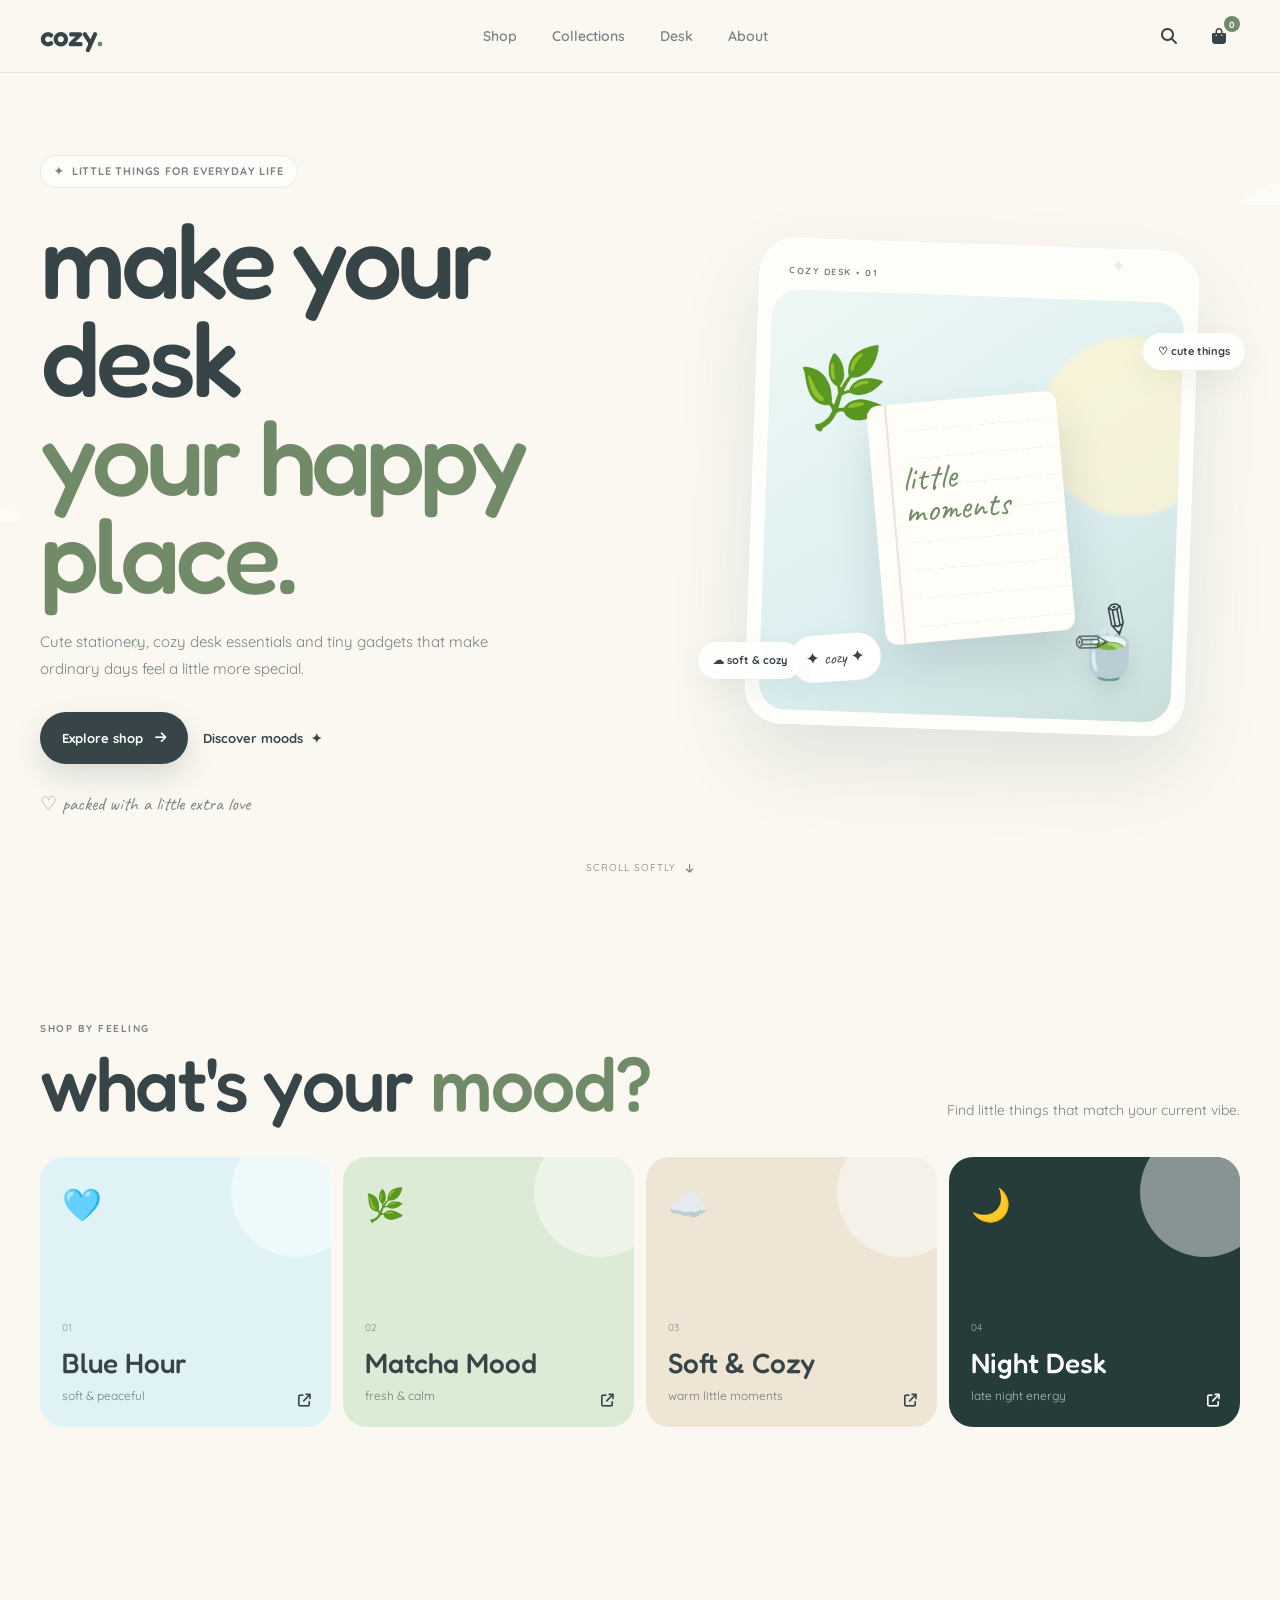
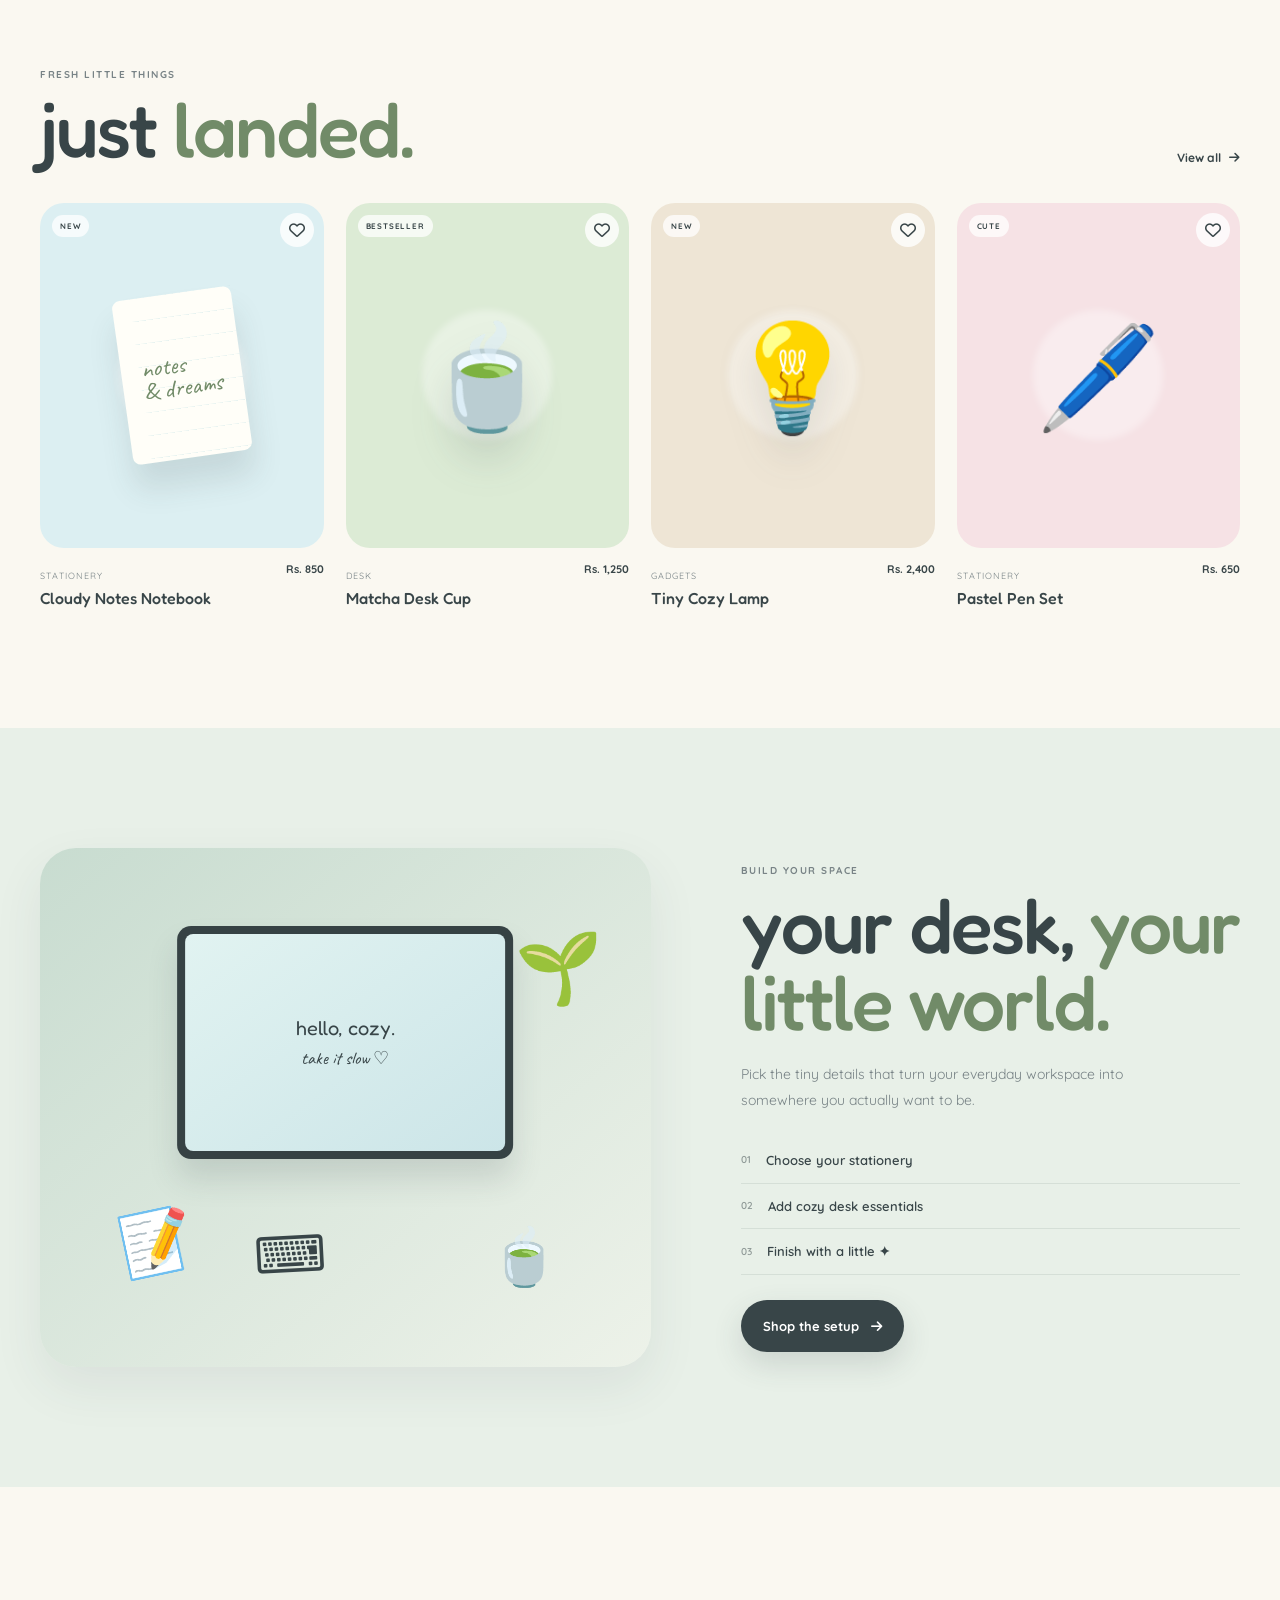
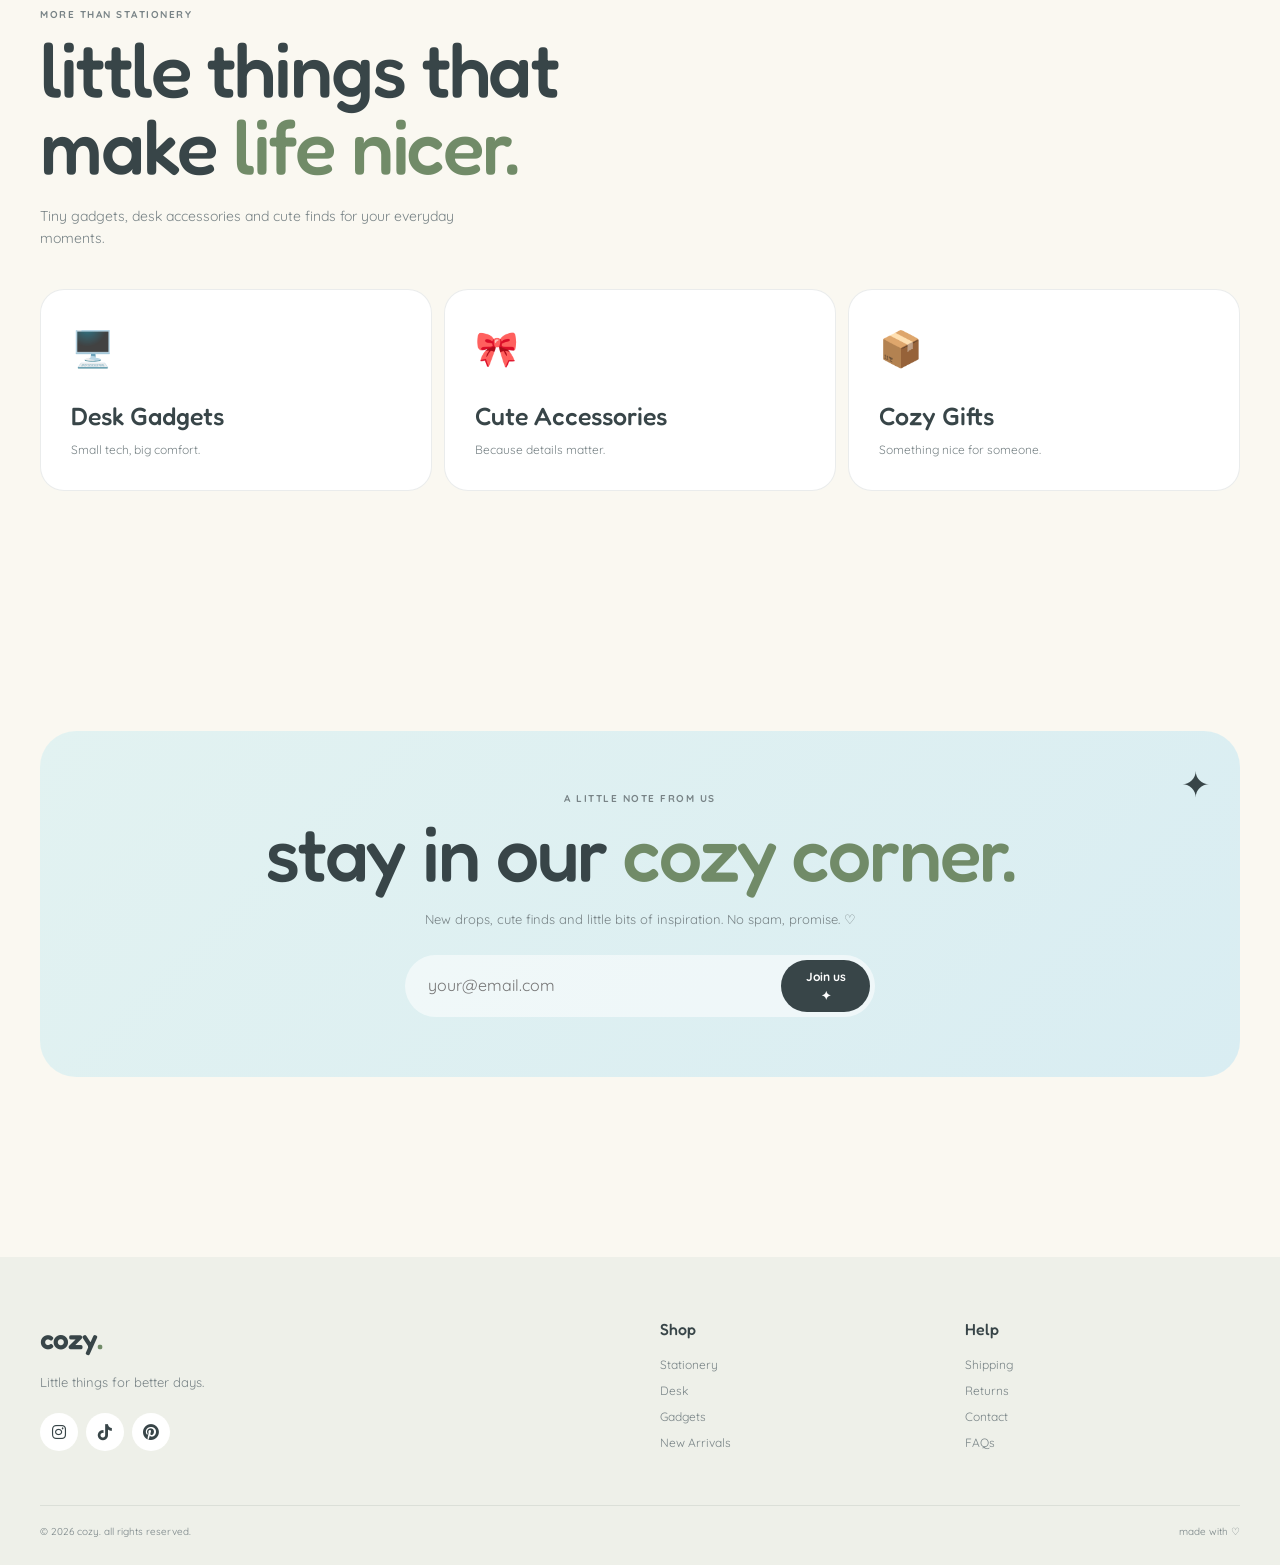
==== index.html @ f3bf064c "Add files via upload" ====
<!DOCTYPE html>
<html lang="en">
<head>
    <meta charset="UTF-8">

    <!-- Essential for proper mobile rendering -->
    <meta name="viewport" content="width=device-width, initial-scale=1.0">

    <meta
        name="description"
        content="A cozy little shop for stationery, desk accessories and cute everyday gadgets."
    >

    <title>cozy. — little things, better days.</title>

    <!-- Google Fonts -->
    <link rel="preconnect" href="https://fonts.googleapis.com">
    <link rel="preconnect" href="https://fonts.gstatic.com" crossorigin>

    <link
        href="https://fonts.googleapis.com/css2?family=Caveat:wght@400;500;600;700&family=Fredoka:wght@300;400;500;600;700&family=Quicksand:wght@400;500;600;700&display=swap"
        rel="stylesheet"
    >

    <!-- Icons -->
    <link
        rel="stylesheet"
        href="https://cdnjs.cloudflare.com/ajax/libs/font-awesome/6.5.2/css/all.min.css"
    >

    <link rel="stylesheet" href="style.css">
</head>

<body>

    <!-- Floating decorations -->
    <div class="floating-decoration cloud cloud-one">☁</div>
    <div class="floating-decoration cloud cloud-two">☁</div>
    <div class="floating-decoration sparkle sparkle-one">✦</div>
    <div class="floating-decoration sparkle sparkle-two">✧</div>

    <!-- ================= HEADER ================= -->

    <header class="header">

        <div class="container nav-wrapper">

            <a href="#" class="logo">
                cozy<span>.</span>
            </a>

            <nav class="desktop-nav">

                <a href="#shop">Shop</a>
                <a href="#collections">Collections</a>
                <a href="#desk">Desk</a>
                <a href="#about">About</a>

            </nav>

            <div class="nav-actions">

                <button class="icon-button search-button" aria-label="Search">
                    <i class="fa-solid fa-magnifying-glass"></i>
                </button>

                <button class="icon-button bag-button" aria-label="Shopping bag">
                    <i class="fa-solid fa-bag-shopping"></i>
                    <span class="bag-count">0</span>
                </button>

                <button
                    class="mobile-menu-button"
                    aria-label="Open menu"
                    aria-expanded="false"
                >
                    <span></span>
                    <span></span>
                    <span></span>
                </button>

            </div>

        </div>

        <!-- Mobile menu -->

        <div class="mobile-menu">

            <a href="#shop">Shop <span>✦</span></a>
            <a href="#collections">Collections <span>✦</span></a>
            <a href="#desk">Desk <span>✦</span></a>
            <a href="#about">About <span>✦</span></a>

        </div>

    </header>


    <main>

        <!-- ================= HERO ================= -->

        <section class="hero">

            <div class="container hero-grid">

                <div class="hero-content reveal">

                    <div class="eyebrow">
                        <span>✦</span>
                        little things for everyday life
                    </div>

                    <h1>
                        make your desk
                        <span>your happy place.</span>
                    </h1>

                    <p>
                        Cute stationery, cozy desk essentials and
                        tiny gadgets that make ordinary days
                        feel a little more special.
                    </p>

                    <div class="hero-buttons">

                        <a href="#shop" class="primary-button magnetic">
                            Explore shop
                            <i class="fa-solid fa-arrow-right"></i>
                        </a>

                        <a href="#collections" class="text-button">
                            Discover moods
                            <span>✦</span>
                        </a>

                    </div>

                    <div class="hero-note">
                        <span>♡</span>
                        packed with a little extra love
                    </div>

                </div>


                <!-- Hero visual -->

                <div class="hero-visual reveal">

                    <div class="hero-glow"></div>

                    <div class="hero-card">

                        <div class="mini-label">
                            COZY DESK • 01
                        </div>

                        <div class="desk-scene">

                            <div class="desk-sun"></div>

                            <div class="plant">
                                🌿
                            </div>

                            <div class="notebook">
                                <div class="notebook-lines"></div>
                                <div class="notebook-title">
                                    little
                                    <br>
                                    moments
                                </div>
                            </div>

                            <div class="pen pen-one">✎</div>
                            <div class="pen pen-two">✐</div>

                            <div class="cup">
                                🍵
                            </div>

                            <div class="desk-sticker">
                                ✦ cozy ✦
                            </div>

                        </div>

                    </div>

                    <div class="floating-pill pill-one">
                        ♡ cute things
                    </div>

                    <div class="floating-pill pill-two">
                        ☁ soft & cozy
                    </div>

                </div>

            </div>

            <div class="scroll-hint">
                <span>scroll softly</span>
                <i class="fa-solid fa-arrow-down"></i>
            </div>

        </section>


        <!-- ================= MOODS ================= -->

        <section class="moods section" id="collections">

            <div class="container">

                <div class="section-heading reveal">

                    <div>
                        <span class="small-label">SHOP BY FEELING</span>

                        <h2>
                            what's your
                            <span>mood?</span>
                        </h2>
                    </div>

                    <p>
                        Find little things that match
                        your current vibe.
                    </p>

                </div>


                <div class="mood-grid">

                    <a href="#" class="mood-card blue reveal">

                        <div class="mood-icon">🩵</div>

                        <div class="mood-content">
                            <span>01</span>
                            <h3>Blue Hour</h3>
                            <p>soft & peaceful</p>
                        </div>

                        <i class="fa-solid fa-arrow-up-right-from-square"></i>

                    </a>


                    <a href="#" class="mood-card green reveal">

                        <div class="mood-icon">🌿</div>

                        <div class="mood-content">
                            <span>02</span>
                            <h3>Matcha Mood</h3>
                            <p>fresh & calm</p>
                        </div>

                        <i class="fa-solid fa-arrow-up-right-from-square"></i>

                    </a>


                    <a href="#" class="mood-card cream reveal">

                        <div class="mood-icon">☁️</div>

                        <div class="mood-content">
                            <span>03</span>
                            <h3>Soft & Cozy</h3>
                            <p>warm little moments</p>
                        </div>

                        <i class="fa-solid fa-arrow-up-right-from-square"></i>

                    </a>


                    <a href="#" class="mood-card night reveal">

                        <div class="mood-icon">🌙</div>

                        <div class="mood-content">
                            <span>04</span>
                            <h3>Night Desk</h3>
                            <p>late night energy</p>
                        </div>

                        <i class="fa-solid fa-arrow-up-right-from-square"></i>

                    </a>

                </div>

            </div>

        </section>


        <!-- ================= PRODUCTS ================= -->

        <section class="products section" id="shop">

            <div class="container">

                <div class="section-heading reveal">

                    <div>

                        <span class="small-label">
                            FRESH LITTLE THINGS
                        </span>

                        <h2>
                            just
                            <span>landed.</span>
                        </h2>

                    </div>

                    <a href="#" class="view-all">
                        View all
                        <i class="fa-solid fa-arrow-right"></i>
                    </a>

                </div>


                <div class="product-grid">


                    <!-- Product 1 -->

                    <article class="product-card reveal">

                        <div class="product-image blue-product">

                            <span class="product-tag">NEW</span>

                            <button class="heart-button">
                                <i class="fa-regular fa-heart"></i>
                            </button>

                            <div class="product-object notebook-product">
                                <div class="product-lines"></div>
                                <span>notes<br>&amp; dreams</span>
                            </div>

                            <button class="quick-add">
                                + ADD TO BAG
                            </button>

                        </div>

                        <div class="product-info">

                            <div>
                                <span class="product-category">
                                    stationery
                                </span>

                                <h3>
                                    Cloudy Notes Notebook
                                </h3>
                            </div>

                            <strong>
                                Rs. 850
                            </strong>

                        </div>

                    </article>


                    <!-- Product 2 -->

                    <article class="product-card reveal">

                        <div class="product-image green-product">

                            <span class="product-tag">BESTSELLER</span>

                            <button class="heart-button">
                                <i class="fa-regular fa-heart"></i>
                            </button>

                            <div class="product-object cup-product">
                                🍵
                            </div>

                            <button class="quick-add">
                                + ADD TO BAG
                            </button>

                        </div>

                        <div class="product-info">

                            <div>
                                <span class="product-category">
                                    desk
                                </span>

                                <h3>
                                    Matcha Desk Cup
                                </h3>
                            </div>

                            <strong>
                                Rs. 1,250
                            </strong>

                        </div>

                    </article>


                    <!-- Product 3 -->

                    <article class="product-card reveal">

                        <div class="product-image cream-product">

                            <span class="product-tag">NEW</span>

                            <button class="heart-button">
                                <i class="fa-regular fa-heart"></i>
                            </button>

                            <div class="product-object lamp-product">
                                💡
                            </div>

                            <button class="quick-add">
                                + ADD TO BAG
                            </button>

                        </div>

                        <div class="product-info">

                            <div>
                                <span class="product-category">
                                    gadgets
                                </span>

                                <h3>
                                    Tiny Cozy Lamp
                                </h3>
                            </div>

                            <strong>
                                Rs. 2,400
                            </strong>

                        </div>

                    </article>


                    <!-- Product 4 -->

                    <article class="product-card reveal">

                        <div class="product-image pink-product">

                            <span class="product-tag">CUTE</span>

                            <button class="heart-button">
                                <i class="fa-regular fa-heart"></i>
                            </button>

                            <div class="product-object pen-product">
                                🖊️
                            </div>

                            <button class="quick-add">
                                + ADD TO BAG
                            </button>

                        </div>

                        <div class="product-info">

                            <div>
                                <span class="product-category">
                                    stationery
                                </span>

                                <h3>
                                    Pastel Pen Set
                                </h3>
                            </div>

                            <strong>
                                Rs. 650
                            </strong>

                        </div>

                    </article>

                </div>

            </div>

        </section>


        <!-- ================= DESK SETUP ================= -->

        <section class="desk-section section" id="desk">

            <div class="container desk-container">

                <div class="desk-image reveal">

                    <div class="desk-background">

                        <div class="desk-monitor">
                            <div class="monitor-screen">
                                <span>hello, cozy.</span>
                                <small>take it slow ♡</small>
                            </div>
                        </div>

                        <div class="desk-keyboard">
                            ⌨
                        </div>

                        <div class="desk-notebook">
                            📝
                        </div>

                        <div class="desk-cup">
                            🍵
                        </div>

                        <div class="desk-plant">
                            🌱
                        </div>

                    </div>

                </div>


                <div class="desk-content reveal">

                    <span class="small-label">
                        BUILD YOUR SPACE
                    </span>

                    <h2>
                        your desk,
                        <span>your little world.</span>
                    </h2>

                    <p>
                        Pick the tiny details that turn your
                        everyday workspace into somewhere
                        you actually want to be.
                    </p>

                    <ul class="desk-list">

                        <li>
                            <span>01</span>
                            Choose your stationery
                        </li>

                        <li>
                            <span>02</span>
                            Add cozy desk essentials
                        </li>

                        <li>
                            <span>03</span>
                            Finish with a little ✦
                        </li>

                    </ul>

                    <a href="#" class="primary-button">
                        Shop the setup
                        <i class="fa-solid fa-arrow-right"></i>
                    </a>

                </div>

            </div>

        </section>


        <!-- ================= LITTLE THINGS ================= -->

        <section class="little-things section">

            <div class="container">

                <div class="little-heading reveal">

                    <span class="small-label">
                        MORE THAN STATIONERY
                    </span>

                    <h2>
                        little things that make
                        <span>life nicer.</span>
                    </h2>

                    <p>
                        Tiny gadgets, desk accessories and
                        cute finds for your everyday moments.
                    </p>

                </div>


                <div class="little-grid">

                    <div class="little-item reveal">
                        <span>🖥️</span>
                        <h3>Desk Gadgets</h3>
                        <p>Small tech, big comfort.</p>
                    </div>

                    <div class="little-item reveal">
                        <span>🎀</span>
                        <h3>Cute Accessories</h3>
                        <p>Because details matter.</p>
                    </div>

                    <div class="little-item reveal">
                        <span>📦</span>
                        <h3>Cozy Gifts</h3>
                        <p>Something nice for someone.</p>
                    </div>

                </div>

            </div>

        </section>


        <!-- ================= NEWSLETTER ================= -->

        <section class="newsletter section">

            <div class="container newsletter-box reveal">

                <div class="newsletter-sparkle">✦</div>

                <span class="small-label">
                    A LITTLE NOTE FROM US
                </span>

                <h2>
                    stay in our
                    <span>cozy corner.</span>
                </h2>

                <p>
                    New drops, cute finds and little
                    bits of inspiration. No spam, promise. ♡
                </p>

                <form class="newsletter-form">

                    <input
                        type="email"
                        placeholder="your@email.com"
                        required
                    >

                    <button type="submit">
                        Join us ✦
                    </button>

                </form>

            </div>

        </section>

    </main>


    <!-- ================= FOOTER ================= -->

    <footer class="footer" id="about">

        <div class="container footer-grid">

            <div class="footer-brand">

                <a href="#" class="logo">
                    cozy<span>.</span>
                </a>

                <p>
                    Little things for better days.
                </p>

                <div class="socials">

                    <a href="#" aria-label="Instagram">
                        <i class="fa-brands fa-instagram"></i>
                    </a>

                    <a href="#" aria-label="TikTok">
                        <i class="fa-brands fa-tiktok"></i>
                    </a>

                    <a href="#" aria-label="Pinterest">
                        <i class="fa-brands fa-pinterest"></i>
                    </a>

                </div>

            </div>


            <div class="footer-links">

                <div>
                    <h4>Shop</h4>
                    <a href="#">Stationery</a>
                    <a href="#">Desk</a>
                    <a href="#">Gadgets</a>
                    <a href="#">New Arrivals</a>
                </div>

                <div>
                    <h4>Help</h4>
                    <a href="#">Shipping</a>
                    <a href="#">Returns</a>
                    <a href="#">Contact</a>
                    <a href="#">FAQs</a>
                </div>

            </div>

        </div>


        <div class="footer-bottom container">

            <span>
                © 2026 cozy. all rights reserved.
            </span>

            <span>
                made with ♡
            </span>

        </div>

    </footer>


    <!-- Toast -->

    <div class="toast">
        <span>✦</span>
        Added to your cozy bag!
    </div>


    <script src="script.js"></script>

</body>
</html>
---- style.css ----
/* =========================================================
   COZY STORE
   Mobile-first aesthetic e-commerce
========================================================= */


/* ================= ROOT ================= */

:root {

    --cream: #faf8f1;
    --cream-dark: #eee9dc;

    --white: #ffffff;

    --blue: #dff3f7;
    --blue-dark: #9bcfd8;

    --matcha: #dcebd5;
    --matcha-dark: #718b68;

    --pink: #f8e1e5;

    --night: #263c3b;

    --text: #384548;
    --text-soft: #788386;

    --accent: #6f8068;

    --border: rgba(56, 69, 72, 0.10);

    --shadow:
        0 20px 50px rgba(57, 69, 72, 0.08);

    --shadow-soft:
        0 10px 30px rgba(57, 69, 72, 0.06);

    --radius-small: 14px;
    --radius: 24px;
    --radius-large: 36px;

    --font-display: "Fredoka", sans-serif;
    --font-body: "Quicksand", sans-serif;
    --font-hand: "Caveat", cursive;

}


/* ================= RESET ================= */

* {
    margin: 0;
    padding: 0;
    box-sizing: border-box;
}

html {
    scroll-behavior: smooth;
}

body {

    background: var(--cream);

    color: var(--text);

    font-family: var(--font-body);

    line-height: 1.6;

    overflow-x: hidden;

    -webkit-font-smoothing: antialiased;
}

button,
input {
    font: inherit;
}

button {
    border: none;
    cursor: pointer;
}

a {
    color: inherit;
    text-decoration: none;
}

img {
    max-width: 100%;
    display: block;
}


/* ================= CONTAINER ================= */

.container {

    width: min(
        calc(100% - 32px),
        1240px
    );

    margin-inline: auto;
}


/* ================= HEADER ================= */

.header {

    position: relative;

    width: 100%;

    z-index: 100;

    background:
        rgba(250, 248, 241, 0.88);

    backdrop-filter: blur(18px);

    border-bottom:
        1px solid var(--border);
}

.nav-wrapper {

    min-height: 72px;

    display: flex;

    align-items: center;

    justify-content: space-between;

    gap: 20px;
}


.logo {

    font-family: var(--font-display);

    font-size: 28px;

    font-weight: 600;

    letter-spacing: -1px;
}

.logo span {
    color: var(--matcha-dark);
}


/* Desktop nav */

.desktop-nav {
    display: none;
}

.desktop-nav a {

    position: relative;

    font-size: 14px;

    font-weight: 600;

    color: var(--text-soft);

    transition:
        color 0.3s ease;
}

.desktop-nav a:hover {
    color: var(--text);
}

.desktop-nav a::after {

    content: "";

    position: absolute;

    left: 0;
    bottom: -7px;

    width: 0;
    height: 2px;

    background: var(--matcha-dark);

    border-radius: 20px;

    transition:
        width 0.3s ease;
}

.desktop-nav a:hover::after {
    width: 100%;
}


/* Nav actions */

.nav-actions {

    display: flex;

    align-items: center;

    gap: 8px;
}

.icon-button {

    width: 42px;
    height: 42px;

    display: grid;
    place-items: center;

    border-radius: 50%;

    background: transparent;

    color: var(--text);

    transition:
        background 0.3s ease,
        transform 0.3s ease;
}

.icon-button:hover {

    background: var(--white);

    transform: translateY(-2px);

    box-shadow: var(--shadow-soft);
}

.bag-button {
    position: relative;
}

.bag-count {

    position: absolute;

    top: 1px;
    right: 0;

    min-width: 16px;
    height: 16px;

    display: grid;
    place-items: center;

    padding: 2px;

    border-radius: 50%;

    background: var(--matcha-dark);

    color: white;

    font-size: 9px;

    font-weight: 700;
}


/* Mobile menu */

.mobile-menu-button {

    width: 42px;
    height: 42px;

    display: flex;

    flex-direction: column;

    justify-content: center;

    gap: 5px;

    padding: 10px;

    background: white;

    border-radius: 50%;
}

.mobile-menu-button span {

    width: 100%;
    height: 2px;

    background: var(--text);

    border-radius: 10px;

    transition:
        transform 0.3s ease,
        opacity 0.3s ease;
}

.mobile-menu-button.active span:nth-child(1) {
    transform: translateY(7px) rotate(45deg);
}

.mobile-menu-button.active span:nth-child(2) {
    opacity: 0;
}

.mobile-menu-button.active span:nth-child(3) {
    transform: translateY(-7px) rotate(-45deg);
}


.mobile-menu {

    display: grid;

    max-height: 0;

    overflow: hidden;

    transition:
        max-height 0.5s ease;

    background: var(--cream);
}

.mobile-menu.active {
    max-height: 400px;
}

.mobile-menu a {

    padding: 18px 24px;

    display: flex;

    justify-content: space-between;

    border-top: 1px solid var(--border);

    font-family: var(--font-display);

    font-size: 21px;

    transition:
        background 0.3s ease,
        padding-left 0.3s ease;
}

.mobile-menu a:hover {
    background: white;
    padding-left: 30px;
}


/* ================= HERO ================= */

.hero {

    position: relative;

    min-height: calc(100svh - 72px);

    display: flex;

    align-items: center;

    padding:
        70px 0
        80px;

    overflow: hidden;
}

.hero-grid {

    display: grid;

    gap: 55px;
}

.hero-content {
    position: relative;
    z-index: 2;
}


/* eyebrow */

.eyebrow {

    display: inline-flex;

    align-items: center;

    gap: 8px;

    padding: 7px 13px;

    margin-bottom: 22px;

    border-radius: 50px;

    background: rgba(255,255,255,.65);

    border: 1px solid var(--border);

    color: var(--text-soft);

    font-size: 11px;

    font-weight: 700;

    text-transform: uppercase;

    letter-spacing: .8px;
}

.eyebrow span {
    color: var(--matcha-dark);
}


/* Hero heading */

.hero h1 {

    max-width: 650px;

    font-family: var(--font-display);

    font-size:
        clamp(
            3rem,
            12vw,
            6.6rem
        );

    line-height: .93;

    letter-spacing: -3px;

    font-weight: 500;
}

.hero h1 span {

    display: block;

    color: var(--matcha-dark);
}


/* Hero paragraph */

.hero-content > p {

    max-width: 510px;

    margin-top: 25px;

    color: var(--text-soft);

    font-size: 15px;

    line-height: 1.8;
}


/* Buttons */

.hero-buttons {

    display: flex;

    flex-wrap: wrap;

    align-items: center;

    gap: 15px;

    margin-top: 30px;
}

.primary-button {

    min-height: 52px;

    display: inline-flex;

    align-items: center;

    justify-content: center;

    gap: 12px;

    padding:
        0 22px;

    border-radius: 50px;

    background: var(--text);

    color: white;

    font-size: 13px;

    font-weight: 700;

    box-shadow:
        0 12px 30px rgba(56,69,72,.16);

    transition:
        transform .3s ease,
        box-shadow .3s ease;
}

.primary-button:hover {

    transform:
        translateY(-4px);

    box-shadow:
        0 18px 38px rgba(56,69,72,.20);
}

.primary-button i {

    transition:
        transform .3s ease;
}

.primary-button:hover i {
    transform: translateX(4px);
}

.text-button {

    display: inline-flex;

    align-items: center;

    gap: 8px;

    font-size: 13px;

    font-weight: 700;

    color: var(--text);
}

.text-button span {

    transition:
        transform .3s ease;
}

.text-button:hover span {
    transform: rotate(45deg);
}


.hero-note {

    margin-top: 25px;

    font-family: var(--font-hand);

    font-size: 19px;

    color: var(--text-soft);
}

.hero-note span {
    color: #c68b91;
}


/* ================= HERO VISUAL ================= */

.hero-visual {

    position: relative;

    min-height: 390px;

    display: grid;

    place-items: center;
}

.hero-glow {

    position: absolute;

    width: 270px;
    height: 270px;

    border-radius: 50%;

    background:
        radial-gradient(
            circle,
            rgba(191,227,225,.7),
            rgba(223,243,247,.2),
            transparent 70%
        );

    filter: blur(15px);

    animation:
        breathe 5s ease-in-out infinite;
}


.hero-card {

    position: relative;

    width: min(100%, 410px);

    padding: 13px;

    background:
        rgba(255,255,255,.65);

    border:
        1px solid rgba(255,255,255,.9);

    border-radius:
        var(--radius-large);

    box-shadow:
        0 35px 80px rgba(56,69,72,.12);

    transform:
        rotate(2deg);

    transition:
        transform .5s ease;
}

.hero-card:hover {
    transform:
        rotate(0deg)
        translateY(-8px);
}


.mini-label {

    padding: 12px 16px;

    font-size: 9px;

    font-weight: 700;

    letter-spacing: 1.5px;

    color: var(--text-soft);
}


.desk-scene {

    position: relative;

    height: 390px;

    overflow: hidden;

    border-radius: 27px;

    background:
        linear-gradient(
            145deg,
            #eef8f5,
            #dbeef0 60%,
            #c9ded9
        );
}


/* decorative sun */

.desk-sun {

    position: absolute;

    width: 180px;
    height: 180px;

    top: 35px;
    right: -40px;

    border-radius: 50%;

    background:
        rgba(255,244,207,.7);

    filter: blur(2px);
}


/* Plant */

.plant {

    position: absolute;

    top: 38px;
    left: 30px;

    font-size: 72px;

    transform:
        rotate(-8deg);
}


/* Notebook */

.notebook {

    position: absolute;

    left: 50%;

    top: 50%;

    width: 190px;
    height: 240px;

    padding: 30px;

    transform:
        translate(-50%,-45%)
        rotate(-7deg);

    border-radius:
        12px;

    background:
        #fffdf7;

    box-shadow:
        0 25px 45px rgba(56,69,72,.15);

    overflow: hidden;
}

.notebook::before {

    content: "";

    position: absolute;

    left: 18px;
    top: 0;

    bottom: 0;

    width: 2px;

    background:
        rgba(198,139,145,.25);
}

.notebook-title {

    position: relative;

    z-index: 2;

    margin-top: 30px;

    font-family: var(--font-hand);

    font-size: 35px;

    line-height: .9;

    color: var(--matcha-dark);
}

.notebook-lines {

    position: absolute;

    inset:
        0 0 0 35px;

    background:
        repeating-linear-gradient(
            to bottom,
            transparent 0,
            transparent 27px,
            rgba(155,207,216,.25) 28px
        );
}


/* Pens */

.pen {

    position: absolute;

    font-size: 40px;

    z-index: 3;
}

.pen-one {

    right: 40px;
    bottom: 70px;

    transform: rotate(32deg);
}

.pen-two {

    right: 65px;
    bottom: 45px;

    transform: rotate(42deg);

    opacity: .7;
}


/* Cup */

.cup {

    position: absolute;

    right: 28px;
    bottom: 28px;

    font-size: 56px;

    filter:
        drop-shadow(
            0 10px 10px
            rgba(0,0,0,.08)
        );
}


/* sticker */

.desk-sticker {

    position: absolute;

    left: 30px;
    bottom: 30px;

    padding: 10px 16px;

    border-radius: 50px;

    background: white;

    font-family: var(--font-hand);

    font-size: 17px;

    transform: rotate(-6deg);

    box-shadow:
        var(--shadow-soft);
}


/* Floating pills */

.floating-pill {

    position: absolute;

    padding: 10px 15px;

    border-radius: 50px;

    background: rgba(255,255,255,.88);

    backdrop-filter: blur(10px);

    box-shadow: var(--shadow-soft);

    font-size: 11px;

    font-weight: 700;

    animation:
        float 4s ease-in-out infinite;
}

.pill-one {

    top: 22%;

    right: -5px;
}

.pill-two {

    bottom: 15%;

    left: -5px;

    animation-delay:
        -2s;
}


/* Scroll hint */

.scroll-hint {

    position: absolute;

    bottom: 25px;
    left: 50%;

    transform:
        translateX(-50%);

    display: none;

    align-items: center;

    gap: 10px;

    font-size: 10px;

    text-transform: uppercase;

    letter-spacing: 1px;

    color: var(--text-soft);
}


/* ================= SECTIONS ================= */

.section {

    padding:
        90px 0;
}

.section-heading {

    display: flex;

    flex-direction: column;

    gap: 18px;

    margin-bottom: 35px;
}

.small-label {

    display: block;

    margin-bottom: 8px;

    font-size: 10px;

    font-weight: 700;

    letter-spacing: 1.5px;

    color: var(--text-soft);
}

.section-heading h2,
.little-heading h2,
.desk-content h2,
.newsletter-box h2 {

    font-family: var(--font-display);

    font-size:
        clamp(
            2.6rem,
            9vw,
            4.8rem
        );

    line-height: 1;

    font-weight: 500;

    letter-spacing: -2px;
}

.section-heading h2 span,
.little-heading h2 span,
.desk-content h2 span,
.newsletter-box h2 span {

    color: var(--matcha-dark);
}

.section-heading > p {

    max-width: 350px;

    color: var(--text-soft);

    font-size: 14px;
}


/* ================= MOODS ================= */

.mood-grid {

    display: grid;

    grid-template-columns: 1fr;

    gap: 12px;
}

.mood-card {

    position: relative;

    min-height: 200px;

    padding: 22px;

    border-radius:
        var(--radius);

    overflow: hidden;

    display: flex;

    flex-direction: column;

    justify-content: space-between;

    transition:
        transform .4s ease,
        box-shadow .4s ease;
}

.mood-card:hover {

    transform:
        translateY(-7px);

    box-shadow:
        var(--shadow);
}

.mood-card::before {

    content: "";

    position: absolute;

    width: 130px;
    height: 130px;

    border-radius: 50%;

    right: -30px;
    top: -30px;

    background:
        rgba(255,255,255,.45);

    transition:
        transform .5s ease;
}

.mood-card:hover::before {
    transform: scale(1.4);
}

.mood-icon {

    font-size: 32px;

    transition:
        transform .4s ease;
}

.mood-card:hover .mood-icon {
    transform:
        rotate(-8deg)
        scale(1.12);
}

.mood-content span {

    font-size: 10px;

    opacity: .55;
}

.mood-content h3 {

    margin-top: 2px;

    font-family: var(--font-display);

    font-size: 28px;

    font-weight: 500;
}

.mood-content p {

    font-size: 12px;

    opacity: .65;
}

.mood-card > i {

    position: absolute;

    right: 20px;
    bottom: 20px;

    font-size: 13px;

    transition:
        transform .3s ease;
}

.mood-card:hover > i {
    transform:
        translate(3px,-3px);
}

.mood-card.blue {
    background: var(--blue);
}

.mood-card.green {
    background: var(--matcha);
}

.mood-card.cream {
    background: #eee5d5;
}

.mood-card.night {

    background: var(--night);

    color: white;
}


/* ================= PRODUCTS ================= */

.view-all {

    display: inline-flex;

    align-items: center;

    gap: 8px;

    font-size: 12px;

    font-weight: 700;
}

.view-all i {
    transition:
        transform .3s ease;
}

.view-all:hover i {
    transform:
        translateX(4px);
}


.product-grid {

    display: grid;

    grid-template-columns:
        repeat(2, minmax(0,1fr));

    gap:
        25px 12px;
}

.product-card {

    min-width: 0;

    transition:
        transform .4s ease;
}

.product-card:hover {
    transform:
        translateY(-6px);
}


/* Product image */

.product-image {

    position: relative;

    aspect-ratio: .82;

    border-radius:
        var(--radius);

    display: grid;

    place-items: center;

    overflow: hidden;
}

.product-image::after {

    content: "";

    position: absolute;

    width: 130px;
    height: 130px;

    border-radius: 50%;

    background:
        rgba(255,255,255,.35);

    filter: blur(3px);

    transition:
        transform .5s ease;
}

.product-card:hover .product-image::after {
    transform:
        scale(1.4);
}

.blue-product {
    background: #dceff2;
}

.green-product {
    background: #dcebd5;
}

.cream-product {
    background: #eee5d5;
}

.pink-product {
    background: #f6e2e5;
}


/* Tags */

.product-tag {

    position: absolute;

    left: 12px;
    top: 12px;

    z-index: 5;

    padding: 5px 8px;

    border-radius: 50px;

    background:
        rgba(255,255,255,.75);

    font-size: 8px;

    font-weight: 800;

    letter-spacing: .8px;
}


/* Heart */

.heart-button {

    position: absolute;

    top: 10px;
    right: 10px;

    z-index: 5;

    width: 34px;
    height: 34px;

    display: grid;
    place-items: center;

    border-radius: 50%;

    background:
        rgba(255,255,255,.8);

    color: var(--text);

    transition:
        transform .3s ease,
        background .3s ease;
}

.heart-button:hover {

    transform:
        scale(1.12);

    background:
        white;
}

.heart-button.liked {
    color: #c97e8c;
}


/* Fake product objects */

.product-object {

    position: relative;

    z-index: 3;

    display: grid;

    place-items: center;

    transition:
        transform .5s cubic-bezier(.2,.8,.2,1);
}

.product-card:hover .product-object {
    transform:
        scale(1.08)
        rotate(-3deg);
}

.notebook-product {

    width: 120px;
    height: 165px;

    border-radius: 8px;

    background: #fffef8;

    box-shadow:
        0 25px 30px rgba(56,69,72,.13);

    transform:
        rotate(-8deg);
}

.notebook-product span {

    position: relative;

    z-index: 2;

    font-family: var(--font-hand);

    font-size: 25px;

    line-height: .9;

    color: var(--matcha-dark);
}

.product-lines {

    position: absolute;

    inset: 0 0 0 18px;

    background:
        repeating-linear-gradient(
            to bottom,
            transparent 0,
            transparent 22px,
            rgba(155,207,216,.25) 23px
        );
}

.cup-product {

    font-size: 100px;

    filter:
        drop-shadow(
            0 25px 20px rgba(56,69,72,.15)
        );
}

.lamp-product {

    font-size: 105px;

    filter:
        drop-shadow(
            0 20px 20px rgba(56,69,72,.12)
        );
}

.pen-product {
    font-size: 100px;
}


/* Quick add */

.quick-add {

    position: absolute;

    z-index: 10;

    bottom: 12px;

    left: 12px;
    right: 12px;

    min-height: 42px;

    border-radius: 50px;

    background:
        rgba(255,255,255,.92);

    color: var(--text);

    font-size: 10px;

    font-weight: 800;

    letter-spacing: .7px;

    transform:
        translateY(70px);

    opacity: 0;

    transition:
        transform .4s ease,
        opacity .4s ease;
}

.product-card:hover .quick-add {

    transform:
        translateY(0);

    opacity: 1;
}


/* Product info */

.product-info {

    display: flex;

    align-items: flex-start;

    justify-content: space-between;

    gap: 8px;

    padding-top: 13px;
}

.product-category {

    font-size: 9px;

    text-transform: uppercase;

    letter-spacing: 1px;

    color: var(--text-soft);
}

.product-info h3 {

    margin-top: 2px;

    font-family: var(--font-display);

    font-size: 16px;

    line-height: 1.2;

    font-weight: 500;
}

.product-info strong {

    flex-shrink: 0;

    font-size: 11px;

    white-space: nowrap;
}


/* ================= DESK ================= */

.desk-section {

    background:
        #e8f0e8;
}

.desk-container {

    display: grid;

    gap: 50px;

    align-items: center;
}

.desk-image {

    min-width: 0;
}

.desk-background {

    position: relative;

    aspect-ratio: 1 / .85;

    overflow: hidden;

    border-radius:
        var(--radius-large);

    background:
        linear-gradient(
            140deg,
            #c8dcd0,
            #edf2e9
        );

    box-shadow:
        var(--shadow);
}


/* Monitor */

.desk-monitor {

    position: absolute;

    width: 55%;

    height: 45%;

    left: 50%;

    top: 15%;

    transform:
        translateX(-50%);

    padding: 8px;

    border-radius: 14px;

    background:
        #364244;

    box-shadow:
        0 20px 30px rgba(56,69,72,.15);
}

.monitor-screen {

    width: 100%;
    height: 100%;

    display: flex;

    flex-direction: column;

    align-items: center;

    justify-content: center;

    border-radius: 8px;

    background:
        linear-gradient(
            145deg,
            #e1f3f1,
            #cce5e8
        );

    color: var(--text);
}

.monitor-screen span {

    font-family: var(--font-display);

    font-size: 20px;
}

.monitor-screen small {

    font-family: var(--font-hand);

    font-size: 18px;
}


/* Desk objects */

.desk-keyboard {

    position: absolute;

    bottom: 14%;

    left: 35%;

    font-size: 50px;

    transform:
        rotate(-3deg);
}

.desk-notebook {

    position: absolute;

    bottom: 15%;

    left: 13%;

    font-size: 60px;

    transform:
        rotate(-12deg);
}

.desk-cup {

    position: absolute;

    bottom: 13%;

    right: 15%;

    font-size: 55px;
}

.desk-plant {

    position: absolute;

    right: 8%;

    top: 12%;

    font-size: 70px;
}


/* Desk content */

.desk-content p {

    margin-top: 22px;

    max-width: 460px;

    color: var(--text-soft);

    font-size: 14px;

    line-height: 1.8;
}

.desk-list {

    margin:
        25px 0;

    list-style: none;
}

.desk-list li {

    display: flex;

    align-items: center;

    gap: 15px;

    padding: 12px 0;

    border-bottom:
        1px solid rgba(56,69,72,.1);

    font-size: 13px;

    font-weight: 600;
}

.desk-list span {

    font-size: 10px;

    opacity: .5;
}


/* ================= LITTLE THINGS ================= */

.little-heading {

    max-width: 650px;

    margin-bottom: 40px;
}

.little-heading p {

    max-width: 480px;

    margin-top: 20px;

    color: var(--text-soft);

    font-size: 14px;
}

.little-grid {

    display: grid;

    grid-template-columns: 1fr;

    gap: 12px;
}

.little-item {

    padding: 30px;

    border-radius:
        var(--radius);

    background: white;

    border: 1px solid var(--border);

    transition:
        transform .4s ease,
        box-shadow .4s ease;
}

.little-item:hover {

    transform:
        translateY(-7px);

    box-shadow:
        var(--shadow);
}

.little-item > span {

    font-size: 35px;

    display: block;

    margin-bottom: 20px;
}

.little-item h3 {

    font-family: var(--font-display);

    font-size: 25px;

    font-weight: 500;
}

.little-item p {

    margin-top: 4px;

    color: var(--text-soft);

    font-size: 12px;
}


/* ================= NEWSLETTER ================= */

.newsletter {

    padding-top: 20px;
}

.newsletter-box {

    position: relative;

    overflow: hidden;

    padding:
        60px 25px;

    text-align: center;

    border-radius:
        var(--radius-large);

    background:
        linear-gradient(
            135deg,
            #e2f2f1,
            #d9edf2
        );
}

.newsletter-sparkle {

    position: absolute;

    top: 25px;
    right: 30px;

    font-size: 35px;

    animation:
        sparkleRotate 4s ease-in-out infinite;
}

.newsletter-box p {

    max-width: 450px;

    margin:
        18px auto 25px;

    color: var(--text-soft);

    font-size: 13px;
}

.newsletter-form {

    max-width: 470px;

    margin: auto;

    display: flex;

    flex-direction: column;

    gap: 8px;
}

.newsletter-form input {

    width: 100%;

    min-height: 52px;

    padding:
        0 18px;

    border:
        1px solid rgba(56,69,72,.1);

    border-radius: 50px;

    outline: none;

    background:
        rgba(255,255,255,.75);

    color: var(--text);
}

.newsletter-form input:focus {

    border-color:
        var(--matcha-dark);

    box-shadow:
        0 0 0 4px
        rgba(113,139,104,.1);
}

.newsletter-form button {

    min-height: 52px;

    border-radius: 50px;

    background: var(--text);

    color: white;

    font-size: 12px;

    font-weight: 700;

    transition:
        transform .3s ease;
}

.newsletter-form button:hover {
    transform:
        translateY(-3px);
}


/* ================= FOOTER ================= */

.footer {

    margin-top: 60px;

    padding:
        60px 0 25px;

    background:
        #eef0e9;
}

.footer-grid {

    display: grid;

    gap: 40px;
}

.footer-brand .logo {

    display: inline-block;

    margin-bottom: 10px;
}

.footer-brand p {

    color: var(--text-soft);

    font-size: 13px;
}

.socials {

    display: flex;

    gap: 8px;

    margin-top: 20px;
}

.socials a {

    width: 38px;
    height: 38px;

    display: grid;

    place-items: center;

    border-radius: 50%;

    background: white;

    transition:
        transform .3s ease;
}

.socials a:hover {

    transform:
        translateY(-4px)
        rotate(-5deg);
}

.footer-links {

    display: grid;

    grid-template-columns:
        repeat(2, 1fr);

    gap: 30px;
}

.footer-links h4 {

    margin-bottom: 12px;

    font-family: var(--font-display);

    font-weight: 500;
}

.footer-links a {

    display: block;

    margin-bottom: 7px;

    color: var(--text-soft);

    font-size: 12px;

    transition:
        color .3s ease,
        padding-left .3s ease;
}

.footer-links a:hover {

    color: var(--text);

    padding-left: 4px;
}

.footer-bottom {

    margin-top: 45px;

    padding-top: 18px;

    display: flex;

    flex-direction: column;

    gap: 8px;

    border-top:
        1px solid var(--border);

    color: var(--text-soft);

    font-size: 10px;
}


/* ================= FLOATING DECORATIONS ================= */

.floating-decoration {

    position: fixed;

    z-index: -1;

    pointer-events: none;

    opacity: .4;
}

.cloud {

    font-size: 60px;

    color: white;

    filter:
        drop-shadow(
            0 10px 20px
            rgba(56,69,72,.06)
        );

    animation:
        float 8s ease-in-out infinite;
}

.cloud-one {

    top: 15%;

    right: -15px;
}

.cloud-two {

    top: 52%;

    left: -20px;

    font-size: 45px;

    animation-delay:
        -4s;
}

.sparkle {

    color: var(--matcha-dark);

    font-size: 18px;

    animation:
        sparkleRotate 4s ease-in-out infinite;
}

.sparkle-one {

    top: 28%;
    right: 12%;
}

.sparkle-two {

    top: 70%;
    left: 10%;

    animation-delay:
        -2s;
}


/* ================= TOAST ================= */

.toast {

    position: fixed;

    left: 50%;
    bottom: 20px;

    z-index: 500;

    display: flex;

    align-items: center;

    gap: 8px;

    padding:
        12px 18px;

    border-radius: 50px;

    background:
        var(--text);

    color: white;

    font-size: 11px;

    font-weight: 700;

    box-shadow:
        0 15px 40px rgba(56,69,72,.2);

    transform:
        translate(-50%, 100px);

    opacity: 0;

    transition:
        transform .4s ease,
        opacity .4s ease;
}

.toast.show {

    transform:
        translate(-50%, 0);

    opacity: 1;
}


/* ================= SCROLL REVEAL ================= */

.reveal {

    opacity: 0;

    transform:
        translateY(25px);

    transition:
        opacity .8s ease,
        transform .8s cubic-bezier(.2,.8,.2,1);
}

.reveal.visible {

    opacity: 1;

    transform:
        translateY(0);
}


/* ================= ANIMATIONS ================= */

@keyframes float {

    0%,
    100% {
        transform:
            translateY(0);
    }

    50% {
        transform:
            translateY(-12px);
    }
}

@keyframes breathe {

    0%,
    100% {
        transform:
            scale(1);
    }

    50% {
        transform:
            scale(1.08);
    }
}

@keyframes sparkleRotate {

    0%,
    100% {
        transform:
            rotate(0deg)
            scale(1);
    }

    50% {
        transform:
            rotate(15deg)
            scale(1.15);
    }
}


/* =========================================================
   TABLET
========================================================= */

@media (width >= 600px) {

    .container {
        width:
            min(
                calc(100% - 56px),
                1240px
            );
    }

    .hero {
        padding:
            90px 0;
    }

    .product-grid {

        grid-template-columns:
            repeat(2, minmax(0,1fr));

        gap:
            35px 20px;
    }

    .mood-grid {

        grid-template-columns:
            repeat(2,1fr);
    }

    .little-grid {

        grid-template-columns:
            repeat(3,1fr);
    }

    .newsletter-form {

        flex-direction: row;

        padding: 5px;

        border-radius: 50px;

        background:
            rgba(255,255,255,.55);
    }

    .newsletter-form button {

        padding:
            0 24px;
    }

    .newsletter-form input {

        background:
            transparent;

        border: none;
    }

    .footer-bottom {

        flex-direction: row;

        justify-content: space-between;
    }

}


/* =========================================================
   DESKTOP
========================================================= */

@media (width >= 900px) {

    .container {

        width:
            min(
                calc(100% - 80px),
                1240px
            );
    }

    .desktop-nav {

        display: flex;

        align-items: center;

        gap: 35px;
    }

    .mobile-menu-button {
        display: none;
    }

    .hero-grid {

        grid-template-columns:
            1.05fr .95fr;

        align-items: center;

        gap: 70px;
    }

    .hero {

        min-height:
            calc(100svh - 72px);

        padding:
            60px 0;
    }

    .hero-visual {
        min-height: 550px;
    }

    .scroll-hint {
        display: flex;
    }

    .section {
        padding:
            120px 0;
    }

    .section-heading {

        flex-direction: row;

        justify-content: space-between;

        align-items: end;
    }

    .mood-grid {

        grid-template-columns:
            repeat(4,1fr);
    }

    .mood-card {
        min-height: 270px;
    }

    .product-grid {

        grid-template-columns:
            repeat(4,1fr);

        gap: 22px;
    }

    .desk-container {

        grid-template-columns:
            1.1fr .9fr;

        gap: 90px;
    }

    .footer-grid {

        grid-template-columns:
            1fr 1fr;

        align-items: start;
    }

}


/* =========================================================
   LARGE DESKTOP
========================================================= */

@media (width >= 1200px) {

    .hero h1 {
        letter-spacing:
            -5px;
    }

    .hero-card {

        width: 440px;
    }

    .desk-scene {
        height: 420px;
    }

}


/* =========================================================
   TOUCH DEVICES
========================================================= */

@media (hover: none) {

    .quick-add {

        position: relative;

        left: auto;
        right: auto;
        bottom: auto;

        width: calc(100% - 24px);

        margin:
            -55px 12px 12px;

        transform:
            translateY(0);

        opacity: 1;
    }

}


/* =========================================================
   REDUCED MOTION
========================================================= */

@media (prefers-reduced-motion: reduce) {

    *,
    *::before,
    *::after {

        animation-duration:
            .01ms !important;

        animation-iteration-count:
            1 !important;

        transition-duration:
            .01ms !important;

        scroll-behavior:
            auto !important;
    }

}
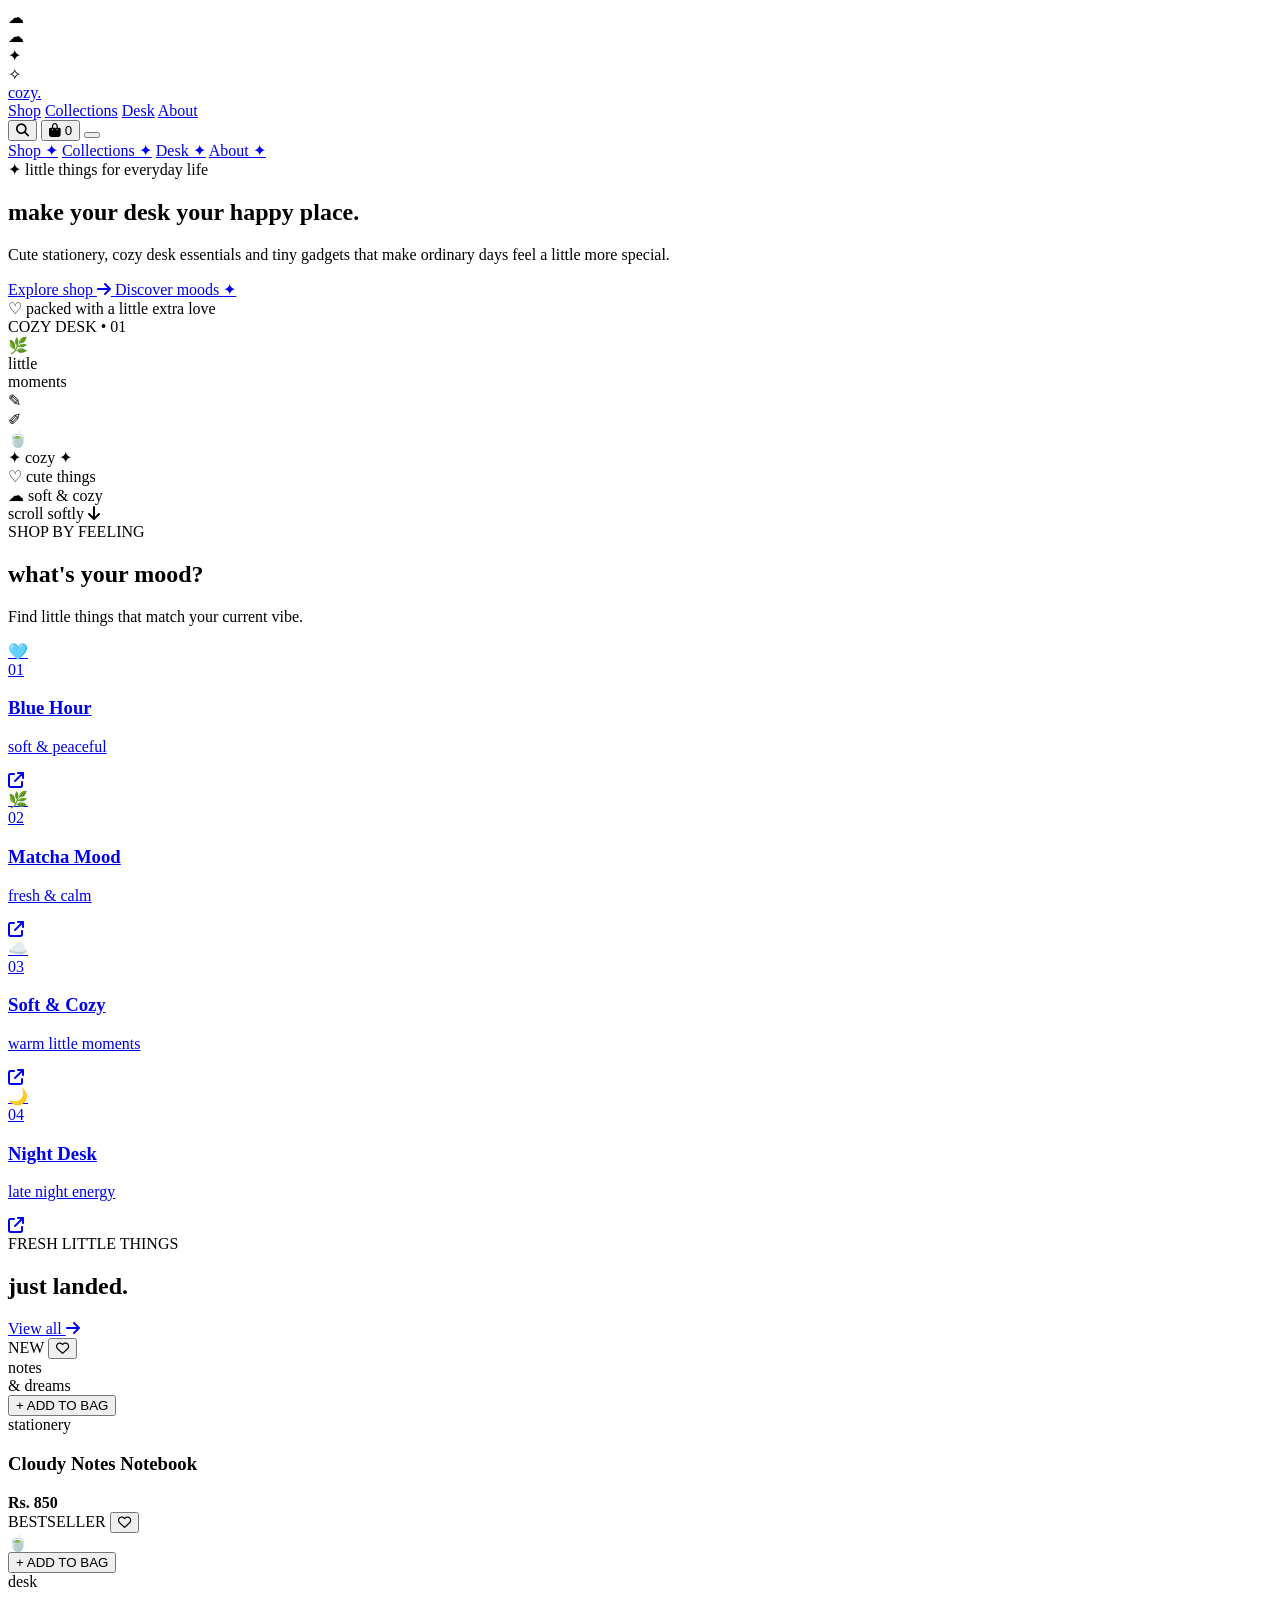
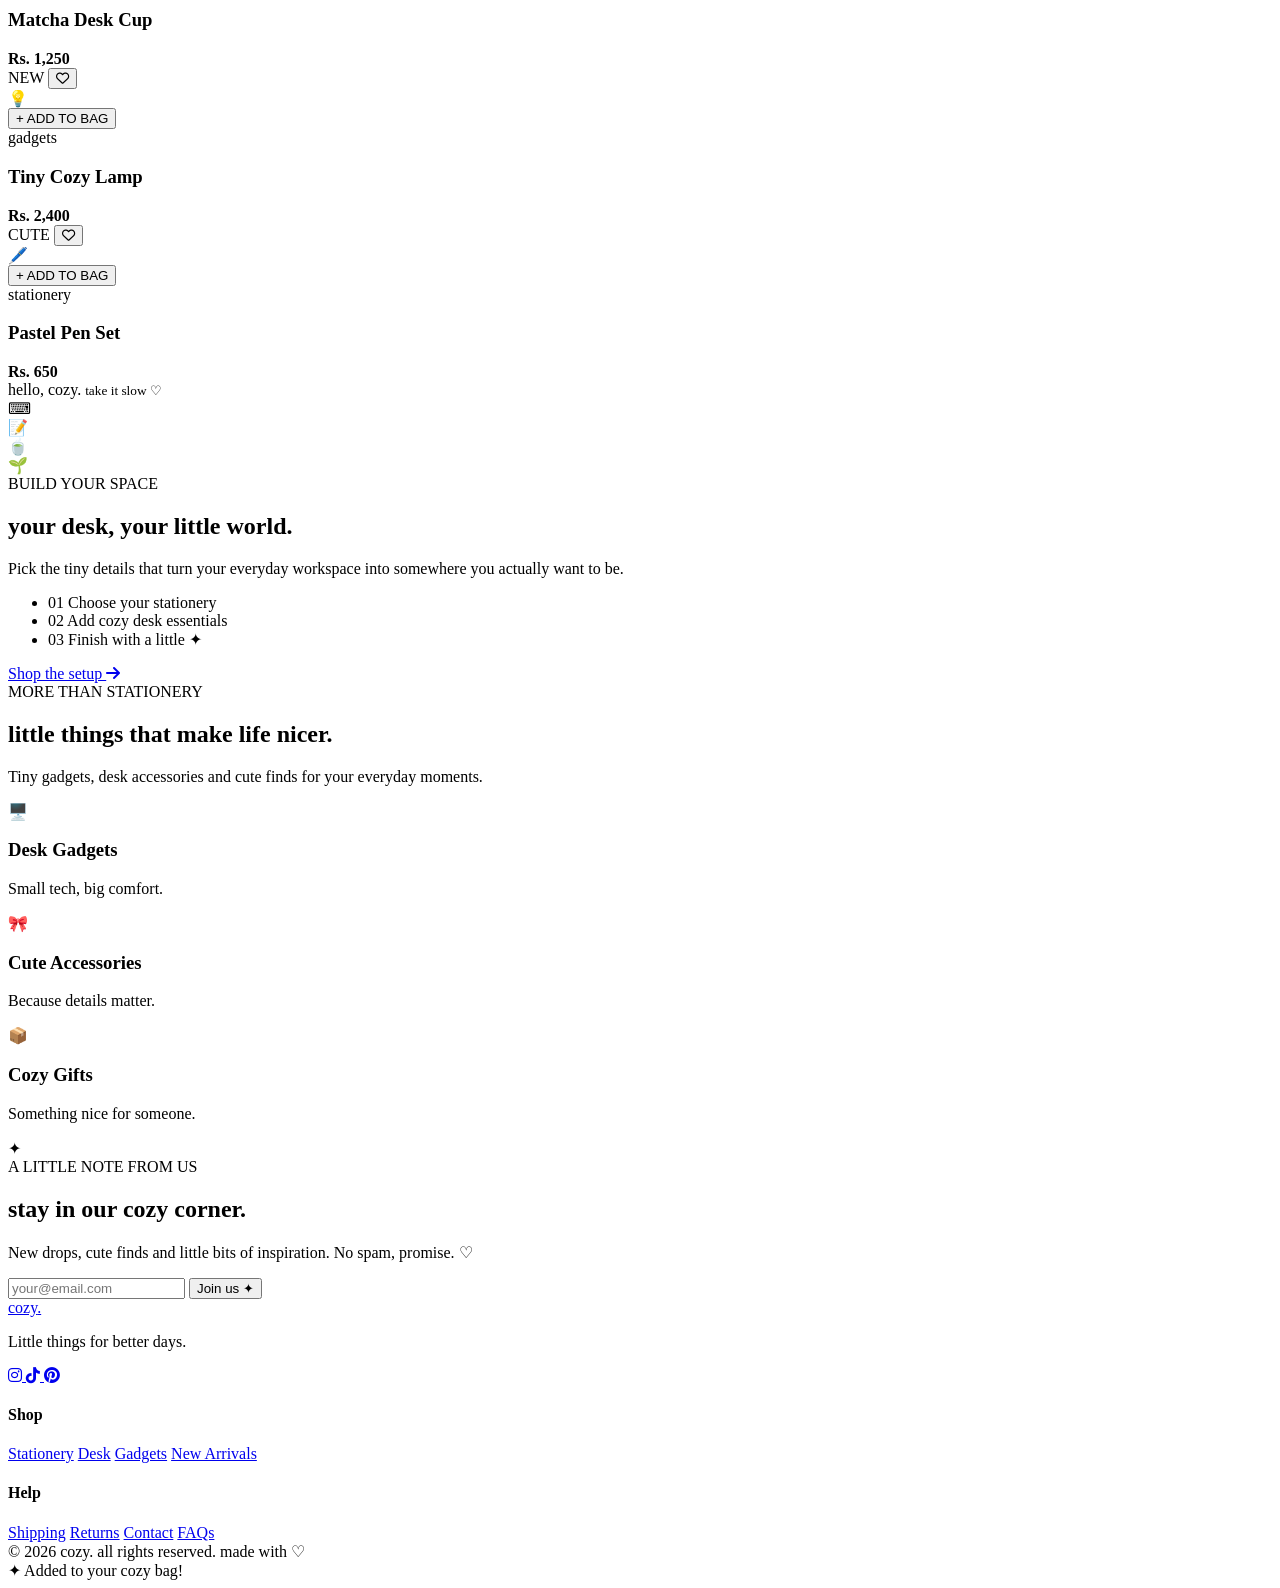
==== commit 8319f914: "Add files via upload" ====
--- a/index.html
+++ b/index.html
@@ -28,7 +28,7 @@
         href="https://cdnjs.cloudflare.com/ajax/libs/font-awesome/6.5.2/css/all.min.css"
     >
 
-    <link rel="stylesheet" href="style.css">
+    <link rel="stylesheet" href="css/style.css">
 </head>
 
 <body>
@@ -51,10 +51,10 @@
 
             <nav class="desktop-nav">
 
-                <a href="#shop">Shop</a>
-                <a href="#collections">Collections</a>
-                <a href="#desk">Desk</a>
-                <a href="#about">About</a>
+                <a href="shop.html">Shop</a>
+                <a href="collections.html">Collections</a>
+                <a href="desk.html">Desk</a>
+                <a href="about.html">About</a>
 
             </nav>
 
@@ -87,10 +87,10 @@
 
         <div class="mobile-menu">
 
-            <a href="#shop">Shop <span>✦</span></a>
-            <a href="#collections">Collections <span>✦</span></a>
-            <a href="#desk">Desk <span>✦</span></a>
-            <a href="#about">About <span>✦</span></a>
+            <a href="shop.html">Shop <span>✦</span></a>
+            <a href="collections.html">Collections <span>✦</span></a>
+            <a href="desk.html">Desk <span>✦</span></a>
+            <a href="about.html">About <span>✦</span></a>
 
         </div>
 
@@ -125,12 +125,12 @@
 
                     <div class="hero-buttons">
 
-                        <a href="#shop" class="primary-button magnetic">
+                        <a href="shop.html" class="primary-button magnetic">
                             Explore shop
                             <i class="fa-solid fa-arrow-right"></i>
                         </a>
 
-                        <a href="#collections" class="text-button">
+                        <a href="collections.html" class="text-button">
                             Discover moods
                             <span>✦</span>
                         </a>
@@ -775,7 +775,7 @@
     </div>
 
 
-    <script src="script.js"></script>
+    <script src="js/script.js"></script>
 
 </body>
 </html>
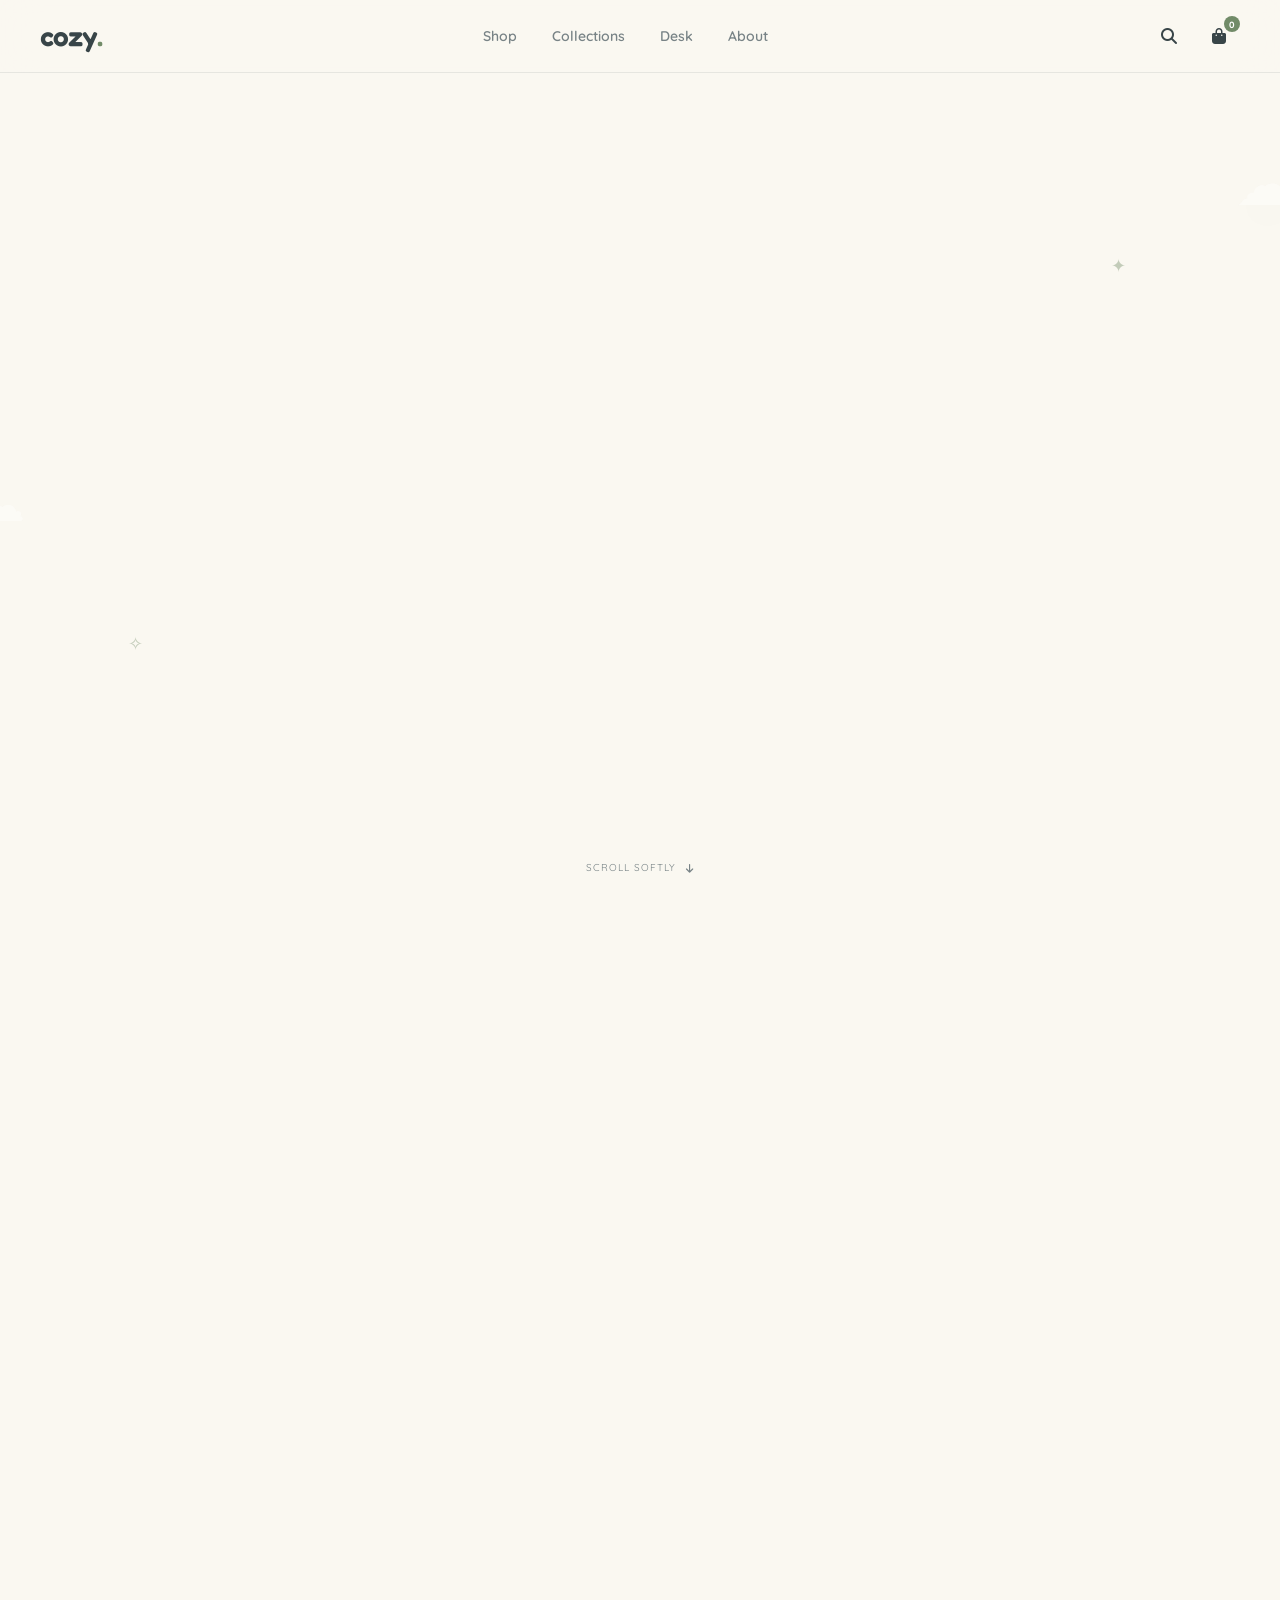
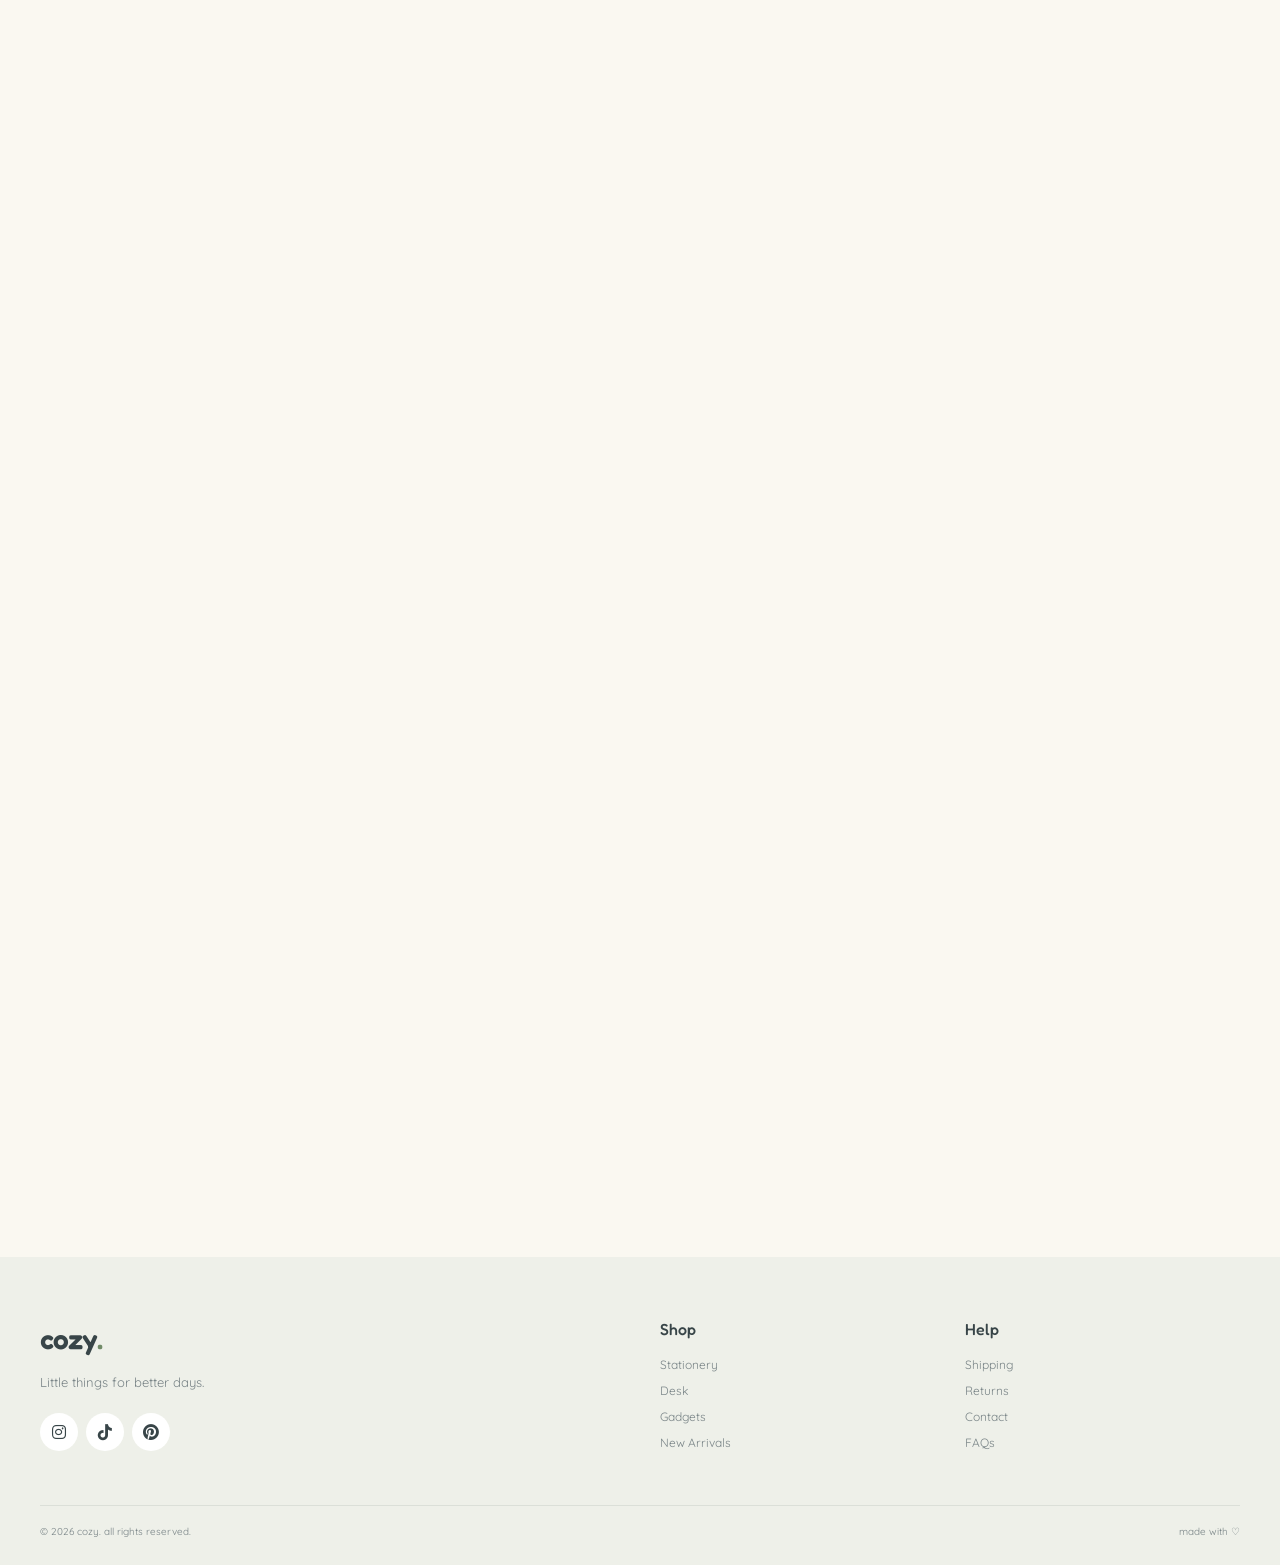
==== commit e2580a57: "Update print statement from 'Hello' to 'Goodbye'" ====
--- a/index.html
+++ b/index.html
@@ -28,7 +28,7 @@
         href="https://cdnjs.cloudflare.com/ajax/libs/font-awesome/6.5.2/css/all.min.css"
     >
 
-    <link rel="stylesheet" href="css/style.css">
+    <link rel="stylesheet" href="style.css">
 </head>
 
 <body>
@@ -778,4 +778,4 @@
     <script src="js/script.js"></script>
 
 </body>
-</html>+</html>
--- a/style.css
+++ b/style.css
@@ -0,0 +1,2553 @@
+/* =========================================================
+   COZY STORE
+   Mobile-first aesthetic e-commerce
+========================================================= */
+
+
+/* ================= ROOT ================= */
+
+:root {
+
+    --cream: #faf8f1;
+    --cream-dark: #eee9dc;
+
+    --white: #ffffff;
+
+    --blue: #dff3f7;
+    --blue-dark: #9bcfd8;
+
+    --matcha: #dcebd5;
+    --matcha-dark: #718b68;
+
+    --pink: #f8e1e5;
+
+    --night: #263c3b;
+
+    --text: #384548;
+    --text-soft: #788386;
+
+    --accent: #6f8068;
+
+    --border: rgba(56, 69, 72, 0.10);
+
+    --shadow:
+        0 20px 50px rgba(57, 69, 72, 0.08);
+
+    --shadow-soft:
+        0 10px 30px rgba(57, 69, 72, 0.06);
+
+    --radius-small: 14px;
+    --radius: 24px;
+    --radius-large: 36px;
+
+    --font-display: "Fredoka", sans-serif;
+    --font-body: "Quicksand", sans-serif;
+    --font-hand: "Caveat", cursive;
+
+}
+
+
+/* ================= RESET ================= */
+
+* {
+    margin: 0;
+    padding: 0;
+    box-sizing: border-box;
+}
+
+html {
+    scroll-behavior: smooth;
+}
+
+body {
+
+    background: var(--cream);
+
+    color: var(--text);
+
+    font-family: var(--font-body);
+
+    line-height: 1.6;
+
+    overflow-x: hidden;
+
+    -webkit-font-smoothing: antialiased;
+}
+
+button,
+input {
+    font: inherit;
+}
+
+button {
+    border: none;
+    cursor: pointer;
+}
+
+a {
+    color: inherit;
+    text-decoration: none;
+}
+
+img {
+    max-width: 100%;
+    display: block;
+}
+
+
+/* ================= CONTAINER ================= */
+
+.container {
+
+    width: min(
+        calc(100% - 32px),
+        1240px
+    );
+
+    margin-inline: auto;
+}
+
+
+/* ================= HEADER ================= */
+
+.header {
+
+    position: relative;
+
+    width: 100%;
+
+    z-index: 100;
+
+    background:
+        rgba(250, 248, 241, 0.88);
+
+    backdrop-filter: blur(18px);
+
+    border-bottom:
+        1px solid var(--border);
+}
+
+.nav-wrapper {
+
+    min-height: 72px;
+
+    display: flex;
+
+    align-items: center;
+
+    justify-content: space-between;
+
+    gap: 20px;
+}
+
+
+.logo {
+
+    font-family: var(--font-display);
+
+    font-size: 28px;
+
+    font-weight: 600;
+
+    letter-spacing: -1px;
+}
+
+.logo span {
+    color: var(--matcha-dark);
+}
+
+
+/* Desktop nav */
+
+.desktop-nav {
+    display: none;
+}
+
+.desktop-nav a {
+
+    position: relative;
+
+    font-size: 14px;
+
+    font-weight: 600;
+
+    color: var(--text-soft);
+
+    transition:
+        color 0.3s ease;
+}
+
+.desktop-nav a:hover {
+    color: var(--text);
+}
+
+.desktop-nav a::after {
+
+    content: "";
+
+    position: absolute;
+
+    left: 0;
+    bottom: -7px;
+
+    width: 0;
+    height: 2px;
+
+    background: var(--matcha-dark);
+
+    border-radius: 20px;
+
+    transition:
+        width 0.3s ease;
+}
+
+.desktop-nav a:hover::after {
+    width: 100%;
+}
+
+
+/* Nav actions */
+
+.nav-actions {
+
+    display: flex;
+
+    align-items: center;
+
+    gap: 8px;
+}
+
+.icon-button {
+
+    width: 42px;
+    height: 42px;
+
+    display: grid;
+    place-items: center;
+
+    border-radius: 50%;
+
+    background: transparent;
+
+    color: var(--text);
+
+    transition:
+        background 0.3s ease,
+        transform 0.3s ease;
+}
+
+.icon-button:hover {
+
+    background: var(--white);
+
+    transform: translateY(-2px);
+
+    box-shadow: var(--shadow-soft);
+}
+
+.bag-button {
+    position: relative;
+}
+
+.bag-count {
+
+    position: absolute;
+
+    top: 1px;
+    right: 0;
+
+    min-width: 16px;
+    height: 16px;
+
+    display: grid;
+    place-items: center;
+
+    padding: 2px;
+
+    border-radius: 50%;
+
+    background: var(--matcha-dark);
+
+    color: white;
+
+    font-size: 9px;
+
+    font-weight: 700;
+}
+
+
+/* Mobile menu */
+
+.mobile-menu-button {
+
+    width: 42px;
+    height: 42px;
+
+    display: flex;
+
+    flex-direction: column;
+
+    justify-content: center;
+
+    gap: 5px;
+
+    padding: 10px;
+
+    background: white;
+
+    border-radius: 50%;
+}
+
+.mobile-menu-button span {
+
+    width: 100%;
+    height: 2px;
+
+    background: var(--text);
+
+    border-radius: 10px;
+
+    transition:
+        transform 0.3s ease,
+        opacity 0.3s ease;
+}
+
+.mobile-menu-button.active span:nth-child(1) {
+    transform: translateY(7px) rotate(45deg);
+}
+
+.mobile-menu-button.active span:nth-child(2) {
+    opacity: 0;
+}
+
+.mobile-menu-button.active span:nth-child(3) {
+    transform: translateY(-7px) rotate(-45deg);
+}
+
+
+.mobile-menu {
+
+    display: grid;
+
+    max-height: 0;
+
+    overflow: hidden;
+
+    transition:
+        max-height 0.5s ease;
+
+    background: var(--cream);
+}
+
+.mobile-menu.active {
+    max-height: 400px;
+}
+
+.mobile-menu a {
+
+    padding: 18px 24px;
+
+    display: flex;
+
+    justify-content: space-between;
+
+    border-top: 1px solid var(--border);
+
+    font-family: var(--font-display);
+
+    font-size: 21px;
+
+    transition:
+        background 0.3s ease,
+        padding-left 0.3s ease;
+}
+
+.mobile-menu a:hover {
+    background: white;
+    padding-left: 30px;
+}
+
+
+/* ================= HERO ================= */
+
+.hero {
+
+    position: relative;
+
+    min-height: calc(100svh - 72px);
+
+    display: flex;
+
+    align-items: center;
+
+    padding:
+        70px 0
+        80px;
+
+    overflow: hidden;
+}
+
+.hero-grid {
+
+    display: grid;
+
+    gap: 55px;
+}
+
+.hero-content {
+    position: relative;
+    z-index: 2;
+}
+
+
+/* eyebrow */
+
+.eyebrow {
+
+    display: inline-flex;
+
+    align-items: center;
+
+    gap: 8px;
+
+    padding: 7px 13px;
+
+    margin-bottom: 22px;
+
+    border-radius: 50px;
+
+    background: rgba(255,255,255,.65);
+
+    border: 1px solid var(--border);
+
+    color: var(--text-soft);
+
+    font-size: 11px;
+
+    font-weight: 700;
+
+    text-transform: uppercase;
+
+    letter-spacing: .8px;
+}
+
+.eyebrow span {
+    color: var(--matcha-dark);
+}
+
+
+/* Hero heading */
+
+.hero h1 {
+
+    max-width: 650px;
+
+    font-family: var(--font-display);
+
+    font-size:
+        clamp(
+            3rem,
+            12vw,
+            6.6rem
+        );
+
+    line-height: .93;
+
+    letter-spacing: -3px;
+
+    font-weight: 500;
+}
+
+.hero h1 span {
+
+    display: block;
+
+    color: var(--matcha-dark);
+}
+
+
+/* Hero paragraph */
+
+.hero-content > p {
+
+    max-width: 510px;
+
+    margin-top: 25px;
+
+    color: var(--text-soft);
+
+    font-size: 15px;
+
+    line-height: 1.8;
+}
+
+
+/* Buttons */
+
+.hero-buttons {
+
+    display: flex;
+
+    flex-wrap: wrap;
+
+    align-items: center;
+
+    gap: 15px;
+
+    margin-top: 30px;
+}
+
+.primary-button {
+
+    min-height: 52px;
+
+    display: inline-flex;
+
+    align-items: center;
+
+    justify-content: center;
+
+    gap: 12px;
+
+    padding:
+        0 22px;
+
+    border-radius: 50px;
+
+    background: var(--text);
+
+    color: white;
+
+    font-size: 13px;
+
+    font-weight: 700;
+
+    box-shadow:
+        0 12px 30px rgba(56,69,72,.16);
+
+    transition:
+        transform .3s ease,
+        box-shadow .3s ease;
+}
+
+.primary-button:hover {
+
+    transform:
+        translateY(-4px);
+
+    box-shadow:
+        0 18px 38px rgba(56,69,72,.20);
+}
+
+.primary-button i {
+
+    transition:
+        transform .3s ease;
+}
+
+.primary-button:hover i {
+    transform: translateX(4px);
+}
+
+.text-button {
+
+    display: inline-flex;
+
+    align-items: center;
+
+    gap: 8px;
+
+    font-size: 13px;
+
+    font-weight: 700;
+
+    color: var(--text);
+}
+
+.text-button span {
+
+    transition:
+        transform .3s ease;
+}
+
+.text-button:hover span {
+    transform: rotate(45deg);
+}
+
+
+.hero-note {
+
+    margin-top: 25px;
+
+    font-family: var(--font-hand);
+
+    font-size: 19px;
+
+    color: var(--text-soft);
+}
+
+.hero-note span {
+    color: #c68b91;
+}
+
+
+/* ================= HERO VISUAL ================= */
+
+.hero-visual {
+
+    position: relative;
+
+    min-height: 390px;
+
+    display: grid;
+
+    place-items: center;
+}
+
+.hero-glow {
+
+    position: absolute;
+
+    width: 270px;
+    height: 270px;
+
+    border-radius: 50%;
+
+    background:
+        radial-gradient(
+            circle,
+            rgba(191,227,225,.7),
+            rgba(223,243,247,.2),
+            transparent 70%
+        );
+
+    filter: blur(15px);
+
+    animation:
+        breathe 5s ease-in-out infinite;
+}
+
+
+.hero-card {
+
+    position: relative;
+
+    width: min(100%, 410px);
+
+    padding: 13px;
+
+    background:
+        rgba(255,255,255,.65);
+
+    border:
+        1px solid rgba(255,255,255,.9);
+
+    border-radius:
+        var(--radius-large);
+
+    box-shadow:
+        0 35px 80px rgba(56,69,72,.12);
+
+    transform:
+        rotate(2deg);
+
+    transition:
+        transform .5s ease;
+}
+
+.hero-card:hover {
+    transform:
+        rotate(0deg)
+        translateY(-8px);
+}
+
+
+.mini-label {
+
+    padding: 12px 16px;
+
+    font-size: 9px;
+
+    font-weight: 700;
+
+    letter-spacing: 1.5px;
+
+    color: var(--text-soft);
+}
+
+
+.desk-scene {
+
+    position: relative;
+
+    height: 390px;
+
+    overflow: hidden;
+
+    border-radius: 27px;
+
+    background:
+        linear-gradient(
+            145deg,
+            #eef8f5,
+            #dbeef0 60%,
+            #c9ded9
+        );
+}
+
+
+/* decorative sun */
+
+.desk-sun {
+
+    position: absolute;
+
+    width: 180px;
+    height: 180px;
+
+    top: 35px;
+    right: -40px;
+
+    border-radius: 50%;
+
+    background:
+        rgba(255,244,207,.7);
+
+    filter: blur(2px);
+}
+
+
+/* Plant */
+
+.plant {
+
+    position: absolute;
+
+    top: 38px;
+    left: 30px;
+
+    font-size: 72px;
+
+    transform:
+        rotate(-8deg);
+}
+
+
+/* Notebook */
+
+.notebook {
+
+    position: absolute;
+
+    left: 50%;
+
+    top: 50%;
+
+    width: 190px;
+    height: 240px;
+
+    padding: 30px;
+
+    transform:
+        translate(-50%,-45%)
+        rotate(-7deg);
+
+    border-radius:
+        12px;
+
+    background:
+        #fffdf7;
+
+    box-shadow:
+        0 25px 45px rgba(56,69,72,.15);
+
+    overflow: hidden;
+}
+
+.notebook::before {
+
+    content: "";
+
+    position: absolute;
+
+    left: 18px;
+    top: 0;
+
+    bottom: 0;
+
+    width: 2px;
+
+    background:
+        rgba(198,139,145,.25);
+}
+
+.notebook-title {
+
+    position: relative;
+
+    z-index: 2;
+
+    margin-top: 30px;
+
+    font-family: var(--font-hand);
+
+    font-size: 35px;
+
+    line-height: .9;
+
+    color: var(--matcha-dark);
+}
+
+.notebook-lines {
+
+    position: absolute;
+
+    inset:
+        0 0 0 35px;
+
+    background:
+        repeating-linear-gradient(
+            to bottom,
+            transparent 0,
+            transparent 27px,
+            rgba(155,207,216,.25) 28px
+        );
+}
+
+
+/* Pens */
+
+.pen {
+
+    position: absolute;
+
+    font-size: 40px;
+
+    z-index: 3;
+}
+
+.pen-one {
+
+    right: 40px;
+    bottom: 70px;
+
+    transform: rotate(32deg);
+}
+
+.pen-two {
+
+    right: 65px;
+    bottom: 45px;
+
+    transform: rotate(42deg);
+
+    opacity: .7;
+}
+
+
+/* Cup */
+
+.cup {
+
+    position: absolute;
+
+    right: 28px;
+    bottom: 28px;
+
+    font-size: 56px;
+
+    filter:
+        drop-shadow(
+            0 10px 10px
+            rgba(0,0,0,.08)
+        );
+}
+
+
+/* sticker */
+
+.desk-sticker {
+
+    position: absolute;
+
+    left: 30px;
+    bottom: 30px;
+
+    padding: 10px 16px;
+
+    border-radius: 50px;
+
+    background: white;
+
+    font-family: var(--font-hand);
+
+    font-size: 17px;
+
+    transform: rotate(-6deg);
+
+    box-shadow:
+        var(--shadow-soft);
+}
+
+
+/* Floating pills */
+
+.floating-pill {
+
+    position: absolute;
+
+    padding: 10px 15px;
+
+    border-radius: 50px;
+
+    background: rgba(255,255,255,.88);
+
+    backdrop-filter: blur(10px);
+
+    box-shadow: var(--shadow-soft);
+
+    font-size: 11px;
+
+    font-weight: 700;
+
+    animation:
+        float 4s ease-in-out infinite;
+}
+
+.pill-one {
+
+    top: 22%;
+
+    right: -5px;
+}
+
+.pill-two {
+
+    bottom: 15%;
+
+    left: -5px;
+
+    animation-delay:
+        -2s;
+}
+
+
+/* Scroll hint */
+
+.scroll-hint {
+
+    position: absolute;
+
+    bottom: 25px;
+    left: 50%;
+
+    transform:
+        translateX(-50%);
+
+    display: none;
+
+    align-items: center;
+
+    gap: 10px;
+
+    font-size: 10px;
+
+    text-transform: uppercase;
+
+    letter-spacing: 1px;
+
+    color: var(--text-soft);
+}
+
+
+/* ================= SECTIONS ================= */
+
+.section {
+
+    padding:
+        90px 0;
+}
+
+.section-heading {
+
+    display: flex;
+
+    flex-direction: column;
+
+    gap: 18px;
+
+    margin-bottom: 35px;
+}
+
+.small-label {
+
+    display: block;
+
+    margin-bottom: 8px;
+
+    font-size: 10px;
+
+    font-weight: 700;
+
+    letter-spacing: 1.5px;
+
+    color: var(--text-soft);
+}
+
+.section-heading h2,
+.little-heading h2,
+.desk-content h2,
+.newsletter-box h2 {
+
+    font-family: var(--font-display);
+
+    font-size:
+        clamp(
+            2.6rem,
+            9vw,
+            4.8rem
+        );
+
+    line-height: 1;
+
+    font-weight: 500;
+
+    letter-spacing: -2px;
+}
+
+.section-heading h2 span,
+.little-heading h2 span,
+.desk-content h2 span,
+.newsletter-box h2 span {
+
+    color: var(--matcha-dark);
+}
+
+.section-heading > p {
+
+    max-width: 350px;
+
+    color: var(--text-soft);
+
+    font-size: 14px;
+}
+
+
+/* ================= MOODS ================= */
+
+.mood-grid {
+
+    display: grid;
+
+    grid-template-columns: 1fr;
+
+    gap: 12px;
+}
+
+.mood-card {
+
+    position: relative;
+
+    min-height: 200px;
+
+    padding: 22px;
+
+    border-radius:
+        var(--radius);
+
+    overflow: hidden;
+
+    display: flex;
+
+    flex-direction: column;
+
+    justify-content: space-between;
+
+    transition:
+        transform .4s ease,
+        box-shadow .4s ease;
+}
+
+.mood-card:hover {
+
+    transform:
+        translateY(-7px);
+
+    box-shadow:
+        var(--shadow);
+}
+
+.mood-card::before {
+
+    content: "";
+
+    position: absolute;
+
+    width: 130px;
+    height: 130px;
+
+    border-radius: 50%;
+
+    right: -30px;
+    top: -30px;
+
+    background:
+        rgba(255,255,255,.45);
+
+    transition:
+        transform .5s ease;
+}
+
+.mood-card:hover::before {
+    transform: scale(1.4);
+}
+
+.mood-icon {
+
+    font-size: 32px;
+
+    transition:
+        transform .4s ease;
+}
+
+.mood-card:hover .mood-icon {
+    transform:
+        rotate(-8deg)
+        scale(1.12);
+}
+
+.mood-content span {
+
+    font-size: 10px;
+
+    opacity: .55;
+}
+
+.mood-content h3 {
+
+    margin-top: 2px;
+
+    font-family: var(--font-display);
+
+    font-size: 28px;
+
+    font-weight: 500;
+}
+
+.mood-content p {
+
+    font-size: 12px;
+
+    opacity: .65;
+}
+
+.mood-card > i {
+
+    position: absolute;
+
+    right: 20px;
+    bottom: 20px;
+
+    font-size: 13px;
+
+    transition:
+        transform .3s ease;
+}
+
+.mood-card:hover > i {
+    transform:
+        translate(3px,-3px);
+}
+
+.mood-card.blue {
+    background: var(--blue);
+}
+
+.mood-card.green {
+    background: var(--matcha);
+}
+
+.mood-card.cream {
+    background: #eee5d5;
+}
+
+.mood-card.night {
+
+    background: var(--night);
+
+    color: white;
+}
+
+
+/* ================= PRODUCTS ================= */
+
+.view-all {
+
+    display: inline-flex;
+
+    align-items: center;
+
+    gap: 8px;
+
+    font-size: 12px;
+
+    font-weight: 700;
+}
+
+.view-all i {
+    transition:
+        transform .3s ease;
+}
+
+.view-all:hover i {
+    transform:
+        translateX(4px);
+}
+
+
+.product-grid {
+
+    display: grid;
+
+    grid-template-columns:
+        repeat(2, minmax(0,1fr));
+
+    gap:
+        25px 12px;
+}
+
+.product-card {
+
+    min-width: 0;
+
+    transition:
+        transform .4s ease;
+}
+
+.product-card:hover {
+    transform:
+        translateY(-6px);
+}
+
+
+/* Product image */
+
+.product-image {
+
+    position: relative;
+
+    aspect-ratio: .82;
+
+    border-radius:
+        var(--radius);
+
+    display: grid;
+
+    place-items: center;
+
+    overflow: hidden;
+}
+
+.product-image::after {
+
+    content: "";
+
+    position: absolute;
+
+    width: 130px;
+    height: 130px;
+
+    border-radius: 50%;
+
+    background:
+        rgba(255,255,255,.35);
+
+    filter: blur(3px);
+
+    transition:
+        transform .5s ease;
+}
+
+.product-card:hover .product-image::after {
+    transform:
+        scale(1.4);
+}
+
+.blue-product {
+    background: #dceff2;
+}
+
+.green-product {
+    background: #dcebd5;
+}
+
+.cream-product {
+    background: #eee5d5;
+}
+
+.pink-product {
+    background: #f6e2e5;
+}
+
+
+/* Tags */
+
+.product-tag {
+
+    position: absolute;
+
+    left: 12px;
+    top: 12px;
+
+    z-index: 5;
+
+    padding: 5px 8px;
+
+    border-radius: 50px;
+
+    background:
+        rgba(255,255,255,.75);
+
+    font-size: 8px;
+
+    font-weight: 800;
+
+    letter-spacing: .8px;
+}
+
+
+/* Heart */
+
+.heart-button {
+
+    position: absolute;
+
+    top: 10px;
+    right: 10px;
+
+    z-index: 5;
+
+    width: 34px;
+    height: 34px;
+
+    display: grid;
+    place-items: center;
+
+    border-radius: 50%;
+
+    background:
+        rgba(255,255,255,.8);
+
+    color: var(--text);
+
+    transition:
+        transform .3s ease,
+        background .3s ease;
+}
+
+.heart-button:hover {
+
+    transform:
+        scale(1.12);
+
+    background:
+        white;
+}
+
+.heart-button.liked {
+    color: #c97e8c;
+}
+
+
+/* Fake product objects */
+
+.product-object {
+
+    position: relative;
+
+    z-index: 3;
+
+    display: grid;
+
+    place-items: center;
+
+    transition:
+        transform .5s cubic-bezier(.2,.8,.2,1);
+}
+
+.product-card:hover .product-object {
+    transform:
+        scale(1.08)
+        rotate(-3deg);
+}
+
+.notebook-product {
+
+    width: 120px;
+    height: 165px;
+
+    border-radius: 8px;
+
+    background: #fffef8;
+
+    box-shadow:
+        0 25px 30px rgba(56,69,72,.13);
+
+    transform:
+        rotate(-8deg);
+}
+
+.notebook-product span {
+
+    position: relative;
+
+    z-index: 2;
+
+    font-family: var(--font-hand);
+
+    font-size: 25px;
+
+    line-height: .9;
+
+    color: var(--matcha-dark);
+}
+
+.product-lines {
+
+    position: absolute;
+
+    inset: 0 0 0 18px;
+
+    background:
+        repeating-linear-gradient(
+            to bottom,
+            transparent 0,
+            transparent 22px,
+            rgba(155,207,216,.25) 23px
+        );
+}
+
+.cup-product {
+
+    font-size: 100px;
+
+    filter:
+        drop-shadow(
+            0 25px 20px rgba(56,69,72,.15)
+        );
+}
+
+.lamp-product {
+
+    font-size: 105px;
+
+    filter:
+        drop-shadow(
+            0 20px 20px rgba(56,69,72,.12)
+        );
+}
+
+.pen-product {
+    font-size: 100px;
+}
+
+
+/* Quick add */
+
+.quick-add {
+
+    position: absolute;
+
+    z-index: 10;
+
+    bottom: 12px;
+
+    left: 12px;
+    right: 12px;
+
+    min-height: 42px;
+
+    border-radius: 50px;
+
+    background:
+        rgba(255,255,255,.92);
+
+    color: var(--text);
+
+    font-size: 10px;
+
+    font-weight: 800;
+
+    letter-spacing: .7px;
+
+    transform:
+        translateY(70px);
+
+    opacity: 0;
+
+    transition:
+        transform .4s ease,
+        opacity .4s ease;
+}
+
+.product-card:hover .quick-add {
+
+    transform:
+        translateY(0);
+
+    opacity: 1;
+}
+
+
+/* Product info */
+
+.product-info {
+
+    display: flex;
+
+    align-items: flex-start;
+
+    justify-content: space-between;
+
+    gap: 8px;
+
+    padding-top: 13px;
+}
+
+.product-category {
+
+    font-size: 9px;
+
+    text-transform: uppercase;
+
+    letter-spacing: 1px;
+
+    color: var(--text-soft);
+}
+
+.product-info h3 {
+
+    margin-top: 2px;
+
+    font-family: var(--font-display);
+
+    font-size: 16px;
+
+    line-height: 1.2;
+
+    font-weight: 500;
+}
+
+.product-info strong {
+
+    flex-shrink: 0;
+
+    font-size: 11px;
+
+    white-space: nowrap;
+}
+
+
+/* ================= DESK ================= */
+
+.desk-section {
+
+    background:
+        #e8f0e8;
+}
+
+.desk-container {
+
+    display: grid;
+
+    gap: 50px;
+
+    align-items: center;
+}
+
+.desk-image {
+
+    min-width: 0;
+}
+
+.desk-background {
+
+    position: relative;
+
+    aspect-ratio: 1 / .85;
+
+    overflow: hidden;
+
+    border-radius:
+        var(--radius-large);
+
+    background:
+        linear-gradient(
+            140deg,
+            #c8dcd0,
+            #edf2e9
+        );
+
+    box-shadow:
+        var(--shadow);
+}
+
+
+/* Monitor */
+
+.desk-monitor {
+
+    position: absolute;
+
+    width: 55%;
+
+    height: 45%;
+
+    left: 50%;
+
+    top: 15%;
+
+    transform:
+        translateX(-50%);
+
+    padding: 8px;
+
+    border-radius: 14px;
+
+    background:
+        #364244;
+
+    box-shadow:
+        0 20px 30px rgba(56,69,72,.15);
+}
+
+.monitor-screen {
+
+    width: 100%;
+    height: 100%;
+
+    display: flex;
+
+    flex-direction: column;
+
+    align-items: center;
+
+    justify-content: center;
+
+    border-radius: 8px;
+
+    background:
+        linear-gradient(
+            145deg,
+            #e1f3f1,
+            #cce5e8
+        );
+
+    color: var(--text);
+}
+
+.monitor-screen span {
+
+    font-family: var(--font-display);
+
+    font-size: 20px;
+}
+
+.monitor-screen small {
+
+    font-family: var(--font-hand);
+
+    font-size: 18px;
+}
+
+
+/* Desk objects */
+
+.desk-keyboard {
+
+    position: absolute;
+
+    bottom: 14%;
+
+    left: 35%;
+
+    font-size: 50px;
+
+    transform:
+        rotate(-3deg);
+}
+
+.desk-notebook {
+
+    position: absolute;
+
+    bottom: 15%;
+
+    left: 13%;
+
+    font-size: 60px;
+
+    transform:
+        rotate(-12deg);
+}
+
+.desk-cup {
+
+    position: absolute;
+
+    bottom: 13%;
+
+    right: 15%;
+
+    font-size: 55px;
+}
+
+.desk-plant {
+
+    position: absolute;
+
+    right: 8%;
+
+    top: 12%;
+
+    font-size: 70px;
+}
+
+
+/* Desk content */
+
+.desk-content p {
+
+    margin-top: 22px;
+
+    max-width: 460px;
+
+    color: var(--text-soft);
+
+    font-size: 14px;
+
+    line-height: 1.8;
+}
+
+.desk-list {
+
+    margin:
+        25px 0;
+
+    list-style: none;
+}
+
+.desk-list li {
+
+    display: flex;
+
+    align-items: center;
+
+    gap: 15px;
+
+    padding: 12px 0;
+
+    border-bottom:
+        1px solid rgba(56,69,72,.1);
+
+    font-size: 13px;
+
+    font-weight: 600;
+}
+
+.desk-list span {
+
+    font-size: 10px;
+
+    opacity: .5;
+}
+
+
+/* ================= LITTLE THINGS ================= */
+
+.little-heading {
+
+    max-width: 650px;
+
+    margin-bottom: 40px;
+}
+
+.little-heading p {
+
+    max-width: 480px;
+
+    margin-top: 20px;
+
+    color: var(--text-soft);
+
+    font-size: 14px;
+}
+
+.little-grid {
+
+    display: grid;
+
+    grid-template-columns: 1fr;
+
+    gap: 12px;
+}
+
+.little-item {
+
+    padding: 30px;
+
+    border-radius:
+        var(--radius);
+
+    background: white;
+
+    border: 1px solid var(--border);
+
+    transition:
+        transform .4s ease,
+        box-shadow .4s ease;
+}
+
+.little-item:hover {
+
+    transform:
+        translateY(-7px);
+
+    box-shadow:
+        var(--shadow);
+}
+
+.little-item > span {
+
+    font-size: 35px;
+
+    display: block;
+
+    margin-bottom: 20px;
+}
+
+.little-item h3 {
+
+    font-family: var(--font-display);
+
+    font-size: 25px;
+
+    font-weight: 500;
+}
+
+.little-item p {
+
+    margin-top: 4px;
+
+    color: var(--text-soft);
+
+    font-size: 12px;
+}
+
+
+/* ================= NEWSLETTER ================= */
+
+.newsletter {
+
+    padding-top: 20px;
+}
+
+.newsletter-box {
+
+    position: relative;
+
+    overflow: hidden;
+
+    padding:
+        60px 25px;
+
+    text-align: center;
+
+    border-radius:
+        var(--radius-large);
+
+    background:
+        linear-gradient(
+            135deg,
+            #e2f2f1,
+            #d9edf2
+        );
+}
+
+.newsletter-sparkle {
+
+    position: absolute;
+
+    top: 25px;
+    right: 30px;
+
+    font-size: 35px;
+
+    animation:
+        sparkleRotate 4s ease-in-out infinite;
+}
+
+.newsletter-box p {
+
+    max-width: 450px;
+
+    margin:
+        18px auto 25px;
+
+    color: var(--text-soft);
+
+    font-size: 13px;
+}
+
+.newsletter-form {
+
+    max-width: 470px;
+
+    margin: auto;
+
+    display: flex;
+
+    flex-direction: column;
+
+    gap: 8px;
+}
+
+.newsletter-form input {
+
+    width: 100%;
+
+    min-height: 52px;
+
+    padding:
+        0 18px;
+
+    border:
+        1px solid rgba(56,69,72,.1);
+
+    border-radius: 50px;
+
+    outline: none;
+
+    background:
+        rgba(255,255,255,.75);
+
+    color: var(--text);
+}
+
+.newsletter-form input:focus {
+
+    border-color:
+        var(--matcha-dark);
+
+    box-shadow:
+        0 0 0 4px
+        rgba(113,139,104,.1);
+}
+
+.newsletter-form button {
+
+    min-height: 52px;
+
+    border-radius: 50px;
+
+    background: var(--text);
+
+    color: white;
+
+    font-size: 12px;
+
+    font-weight: 700;
+
+    transition:
+        transform .3s ease;
+}
+
+.newsletter-form button:hover {
+    transform:
+        translateY(-3px);
+}
+
+
+/* ================= FOOTER ================= */
+
+.footer {
+
+    margin-top: 60px;
+
+    padding:
+        60px 0 25px;
+
+    background:
+        #eef0e9;
+}
+
+.footer-grid {
+
+    display: grid;
+
+    gap: 40px;
+}
+
+.footer-brand .logo {
+
+    display: inline-block;
+
+    margin-bottom: 10px;
+}
+
+.footer-brand p {
+
+    color: var(--text-soft);
+
+    font-size: 13px;
+}
+
+.socials {
+
+    display: flex;
+
+    gap: 8px;
+
+    margin-top: 20px;
+}
+
+.socials a {
+
+    width: 38px;
+    height: 38px;
+
+    display: grid;
+
+    place-items: center;
+
+    border-radius: 50%;
+
+    background: white;
+
+    transition:
+        transform .3s ease;
+}
+
+.socials a:hover {
+
+    transform:
+        translateY(-4px)
+        rotate(-5deg);
+}
+
+.footer-links {
+
+    display: grid;
+
+    grid-template-columns:
+        repeat(2, 1fr);
+
+    gap: 30px;
+}
+
+.footer-links h4 {
+
+    margin-bottom: 12px;
+
+    font-family: var(--font-display);
+
+    font-weight: 500;
+}
+
+.footer-links a {
+
+    display: block;
+
+    margin-bottom: 7px;
+
+    color: var(--text-soft);
+
+    font-size: 12px;
+
+    transition:
+        color .3s ease,
+        padding-left .3s ease;
+}
+
+.footer-links a:hover {
+
+    color: var(--text);
+
+    padding-left: 4px;
+}
+
+.footer-bottom {
+
+    margin-top: 45px;
+
+    padding-top: 18px;
+
+    display: flex;
+
+    flex-direction: column;
+
+    gap: 8px;
+
+    border-top:
+        1px solid var(--border);
+
+    color: var(--text-soft);
+
+    font-size: 10px;
+}
+
+
+/* ================= FLOATING DECORATIONS ================= */
+
+.floating-decoration {
+
+    position: fixed;
+
+    z-index: -1;
+
+    pointer-events: none;
+
+    opacity: .4;
+}
+
+.cloud {
+
+    font-size: 60px;
+
+    color: white;
+
+    filter:
+        drop-shadow(
+            0 10px 20px
+            rgba(56,69,72,.06)
+        );
+
+    animation:
+        float 8s ease-in-out infinite;
+}
+
+.cloud-one {
+
+    top: 15%;
+
+    right: -15px;
+}
+
+.cloud-two {
+
+    top: 52%;
+
+    left: -20px;
+
+    font-size: 45px;
+
+    animation-delay:
+        -4s;
+}
+
+.sparkle {
+
+    color: var(--matcha-dark);
+
+    font-size: 18px;
+
+    animation:
+        sparkleRotate 4s ease-in-out infinite;
+}
+
+.sparkle-one {
+
+    top: 28%;
+    right: 12%;
+}
+
+.sparkle-two {
+
+    top: 70%;
+    left: 10%;
+
+    animation-delay:
+        -2s;
+}
+
+
+/* ================= TOAST ================= */
+
+.toast {
+
+    position: fixed;
+
+    left: 50%;
+    bottom: 20px;
+
+    z-index: 500;
+
+    display: flex;
+
+    align-items: center;
+
+    gap: 8px;
+
+    padding:
+        12px 18px;
+
+    border-radius: 50px;
+
+    background:
+        var(--text);
+
+    color: white;
+
+    font-size: 11px;
+
+    font-weight: 700;
+
+    box-shadow:
+        0 15px 40px rgba(56,69,72,.2);
+
+    transform:
+        translate(-50%, 100px);
+
+    opacity: 0;
+
+    transition:
+        transform .4s ease,
+        opacity .4s ease;
+}
+
+.toast.show {
+
+    transform:
+        translate(-50%, 0);
+
+    opacity: 1;
+}
+
+
+/* ================= SCROLL REVEAL ================= */
+
+.reveal {
+
+    opacity: 0;
+
+    transform:
+        translateY(25px);
+
+    transition:
+        opacity .8s ease,
+        transform .8s cubic-bezier(.2,.8,.2,1);
+}
+
+.reveal.visible {
+
+    opacity: 1;
+
+    transform:
+        translateY(0);
+}
+
+
+/* ================= ANIMATIONS ================= */
+
+@keyframes float {
+
+    0%,
+    100% {
+        transform:
+            translateY(0);
+    }
+
+    50% {
+        transform:
+            translateY(-12px);
+    }
+}
+
+@keyframes breathe {
+
+    0%,
+    100% {
+        transform:
+            scale(1);
+    }
+
+    50% {
+        transform:
+            scale(1.08);
+    }
+}
+
+@keyframes sparkleRotate {
+
+    0%,
+    100% {
+        transform:
+            rotate(0deg)
+            scale(1);
+    }
+
+    50% {
+        transform:
+            rotate(15deg)
+            scale(1.15);
+    }
+}
+
+
+/* =========================================================
+   TABLET
+========================================================= */
+
+@media (width >= 600px) {
+
+    .container {
+        width:
+            min(
+                calc(100% - 56px),
+                1240px
+            );
+    }
+
+    .hero {
+        padding:
+            90px 0;
+    }
+
+    .product-grid {
+
+        grid-template-columns:
+            repeat(2, minmax(0,1fr));
+
+        gap:
+            35px 20px;
+    }
+
+    .mood-grid {
+
+        grid-template-columns:
+            repeat(2,1fr);
+    }
+
+    .little-grid {
+
+        grid-template-columns:
+            repeat(3,1fr);
+    }
+
+    .newsletter-form {
+
+        flex-direction: row;
+
+        padding: 5px;
+
+        border-radius: 50px;
+
+        background:
+            rgba(255,255,255,.55);
+    }
+
+    .newsletter-form button {
+
+        padding:
+            0 24px;
+    }
+
+    .newsletter-form input {
+
+        background:
+            transparent;
+
+        border: none;
+    }
+
+    .footer-bottom {
+
+        flex-direction: row;
+
+        justify-content: space-between;
+    }
+
+}
+
+
+/* =========================================================
+   DESKTOP
+========================================================= */
+
+@media (width >= 900px) {
+
+    .container {
+
+        width:
+            min(
+                calc(100% - 80px),
+                1240px
+            );
+    }
+
+    .desktop-nav {
+
+        display: flex;
+
+        align-items: center;
+
+        gap: 35px;
+    }
+
+    .mobile-menu-button {
+        display: none;
+    }
+
+    .hero-grid {
+
+        grid-template-columns:
+            1.05fr .95fr;
+
+        align-items: center;
+
+        gap: 70px;
+    }
+
+    .hero {
+
+        min-height:
+            calc(100svh - 72px);
+
+        padding:
+            60px 0;
+    }
+
+    .hero-visual {
+        min-height: 550px;
+    }
+
+    .scroll-hint {
+        display: flex;
+    }
+
+    .section {
+        padding:
+            120px 0;
+    }
+
+    .section-heading {
+
+        flex-direction: row;
+
+        justify-content: space-between;
+
+        align-items: end;
+    }
+
+    .mood-grid {
+
+        grid-template-columns:
+            repeat(4,1fr);
+    }
+
+    .mood-card {
+        min-height: 270px;
+    }
+
+    .product-grid {
+
+        grid-template-columns:
+            repeat(4,1fr);
+
+        gap: 22px;
+    }
+
+    .desk-container {
+
+        grid-template-columns:
+            1.1fr .9fr;
+
+        gap: 90px;
+    }
+
+    .footer-grid {
+
+        grid-template-columns:
+            1fr 1fr;
+
+        align-items: start;
+    }
+
+}
+
+
+/* =========================================================
+   LARGE DESKTOP
+========================================================= */
+
+@media (width >= 1200px) {
+
+    .hero h1 {
+        letter-spacing:
+            -5px;
+    }
+
+    .hero-card {
+
+        width: 440px;
+    }
+
+    .desk-scene {
+        height: 420px;
+    }
+
+}
+
+
+/* =========================================================
+   TOUCH DEVICES
+========================================================= */
+
+@media (hover: none) {
+
+    .quick-add {
+
+        position: relative;
+
+        left: auto;
+        right: auto;
+        bottom: auto;
+
+        width: calc(100% - 24px);
+
+        margin:
+            -55px 12px 12px;
+
+        transform:
+            translateY(0);
+
+        opacity: 1;
+    }
+
+}
+
+
+/* =========================================================
+   REDUCED MOTION
+========================================================= */
+
+@media (prefers-reduced-motion: reduce) {
+
+    *,
+    *::before,
+    *::after {
+
+        animation-duration:
+            .01ms !important;
+
+        animation-iteration-count:
+            1 !important;
+
+        transition-duration:
+            .01ms !important;
+
+        scroll-behavior:
+            auto !important;
+    }
+
+}
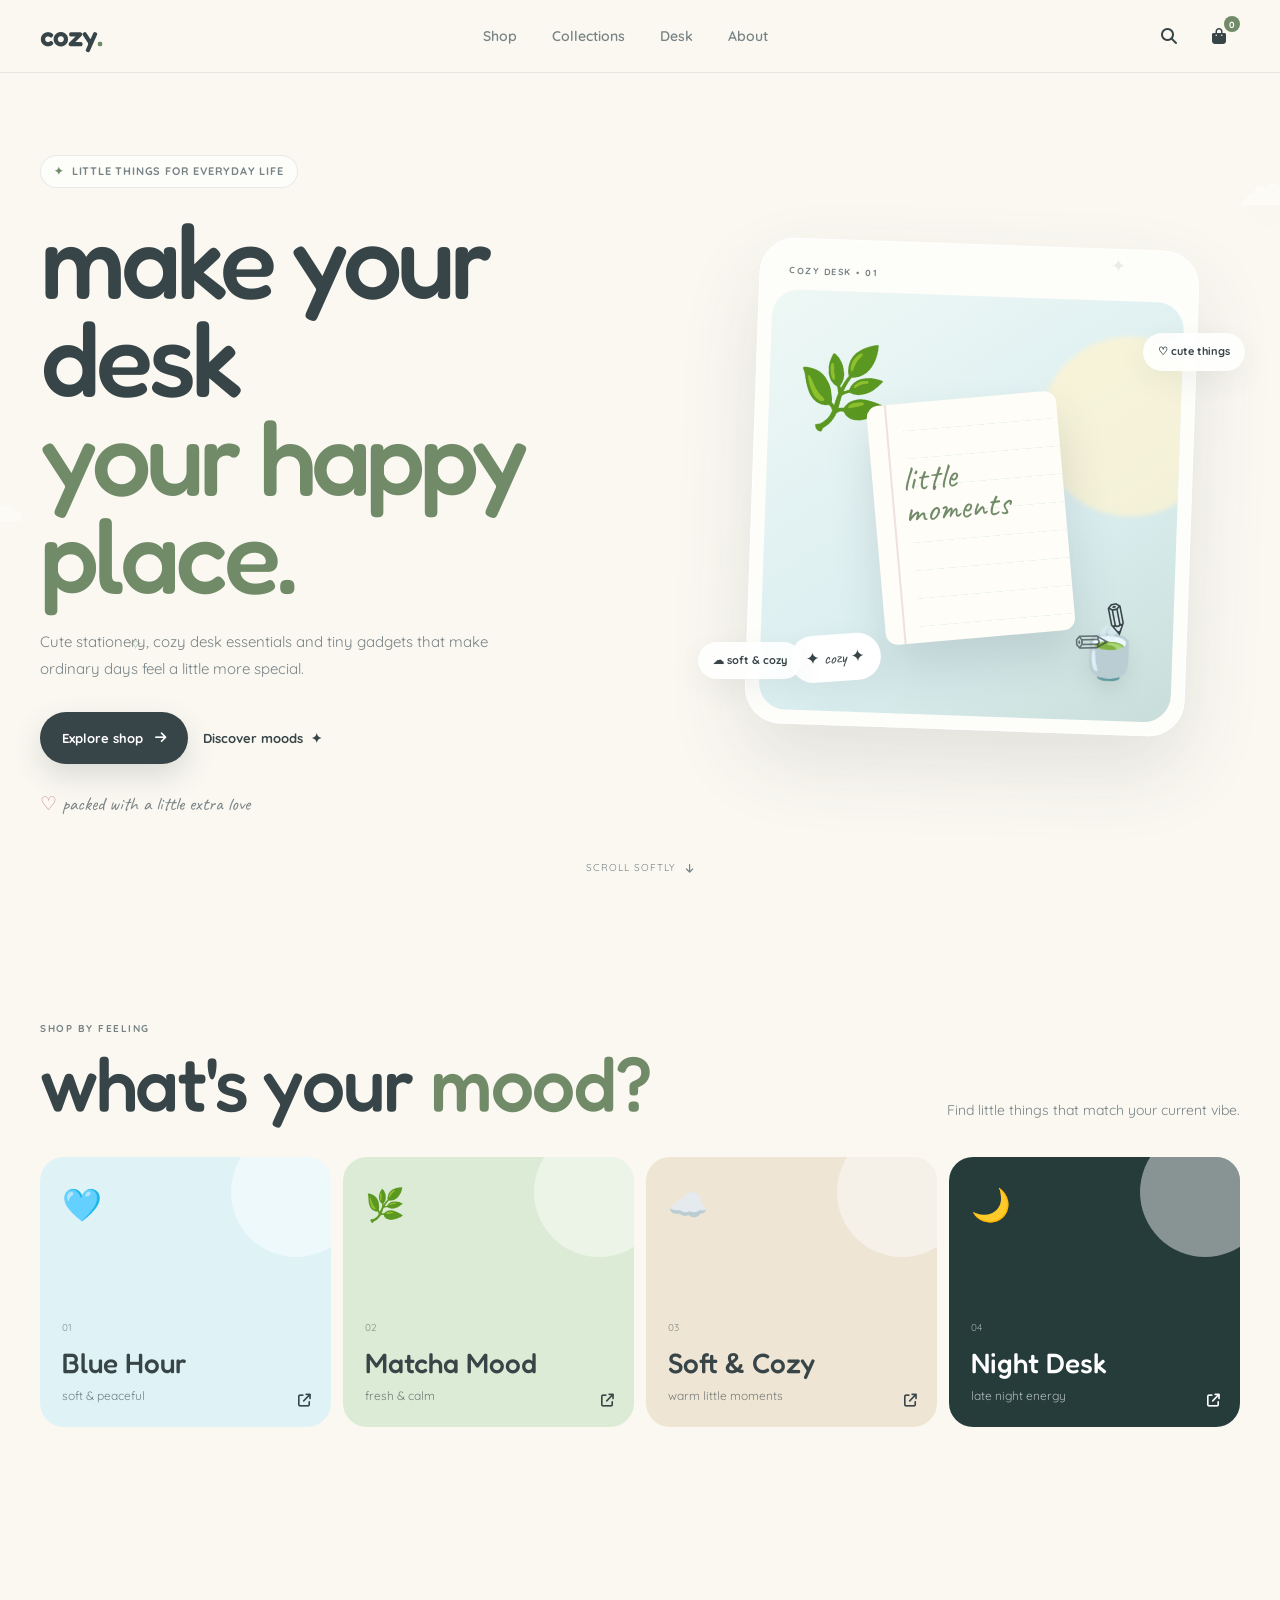
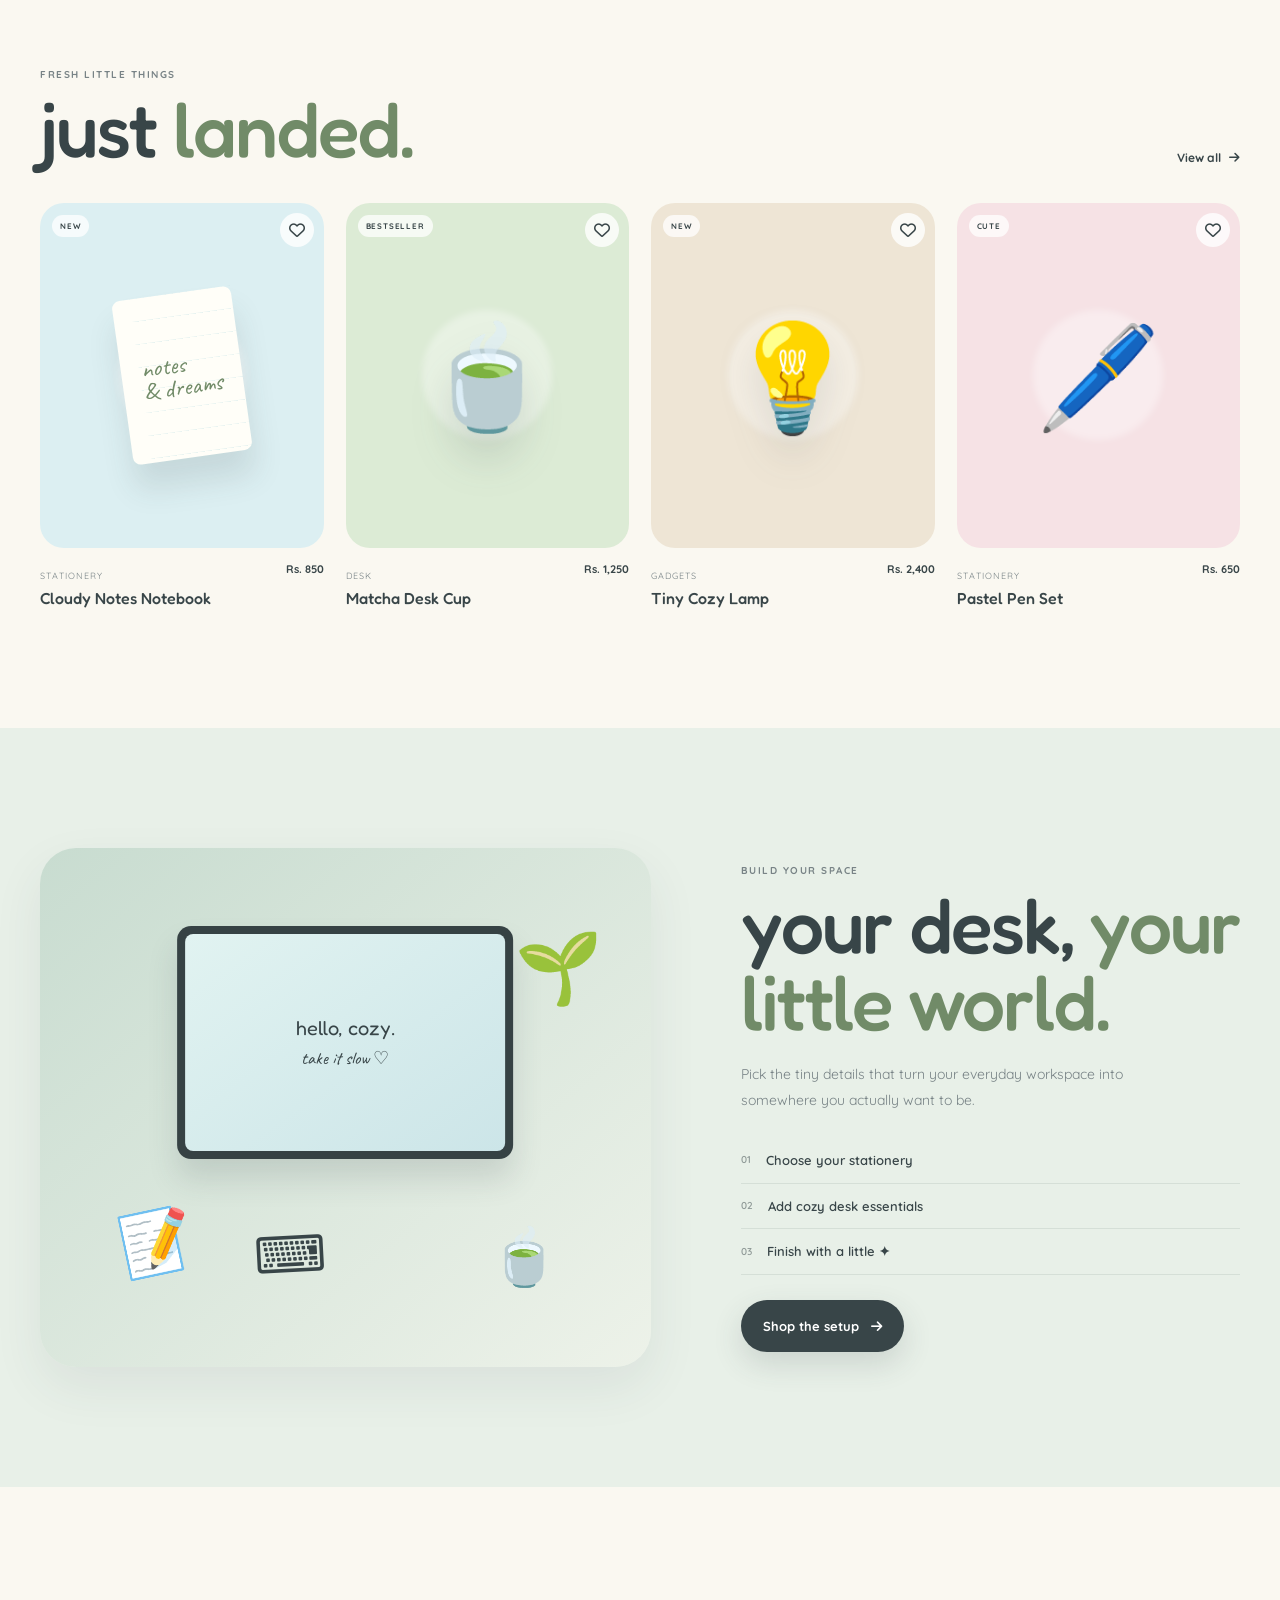
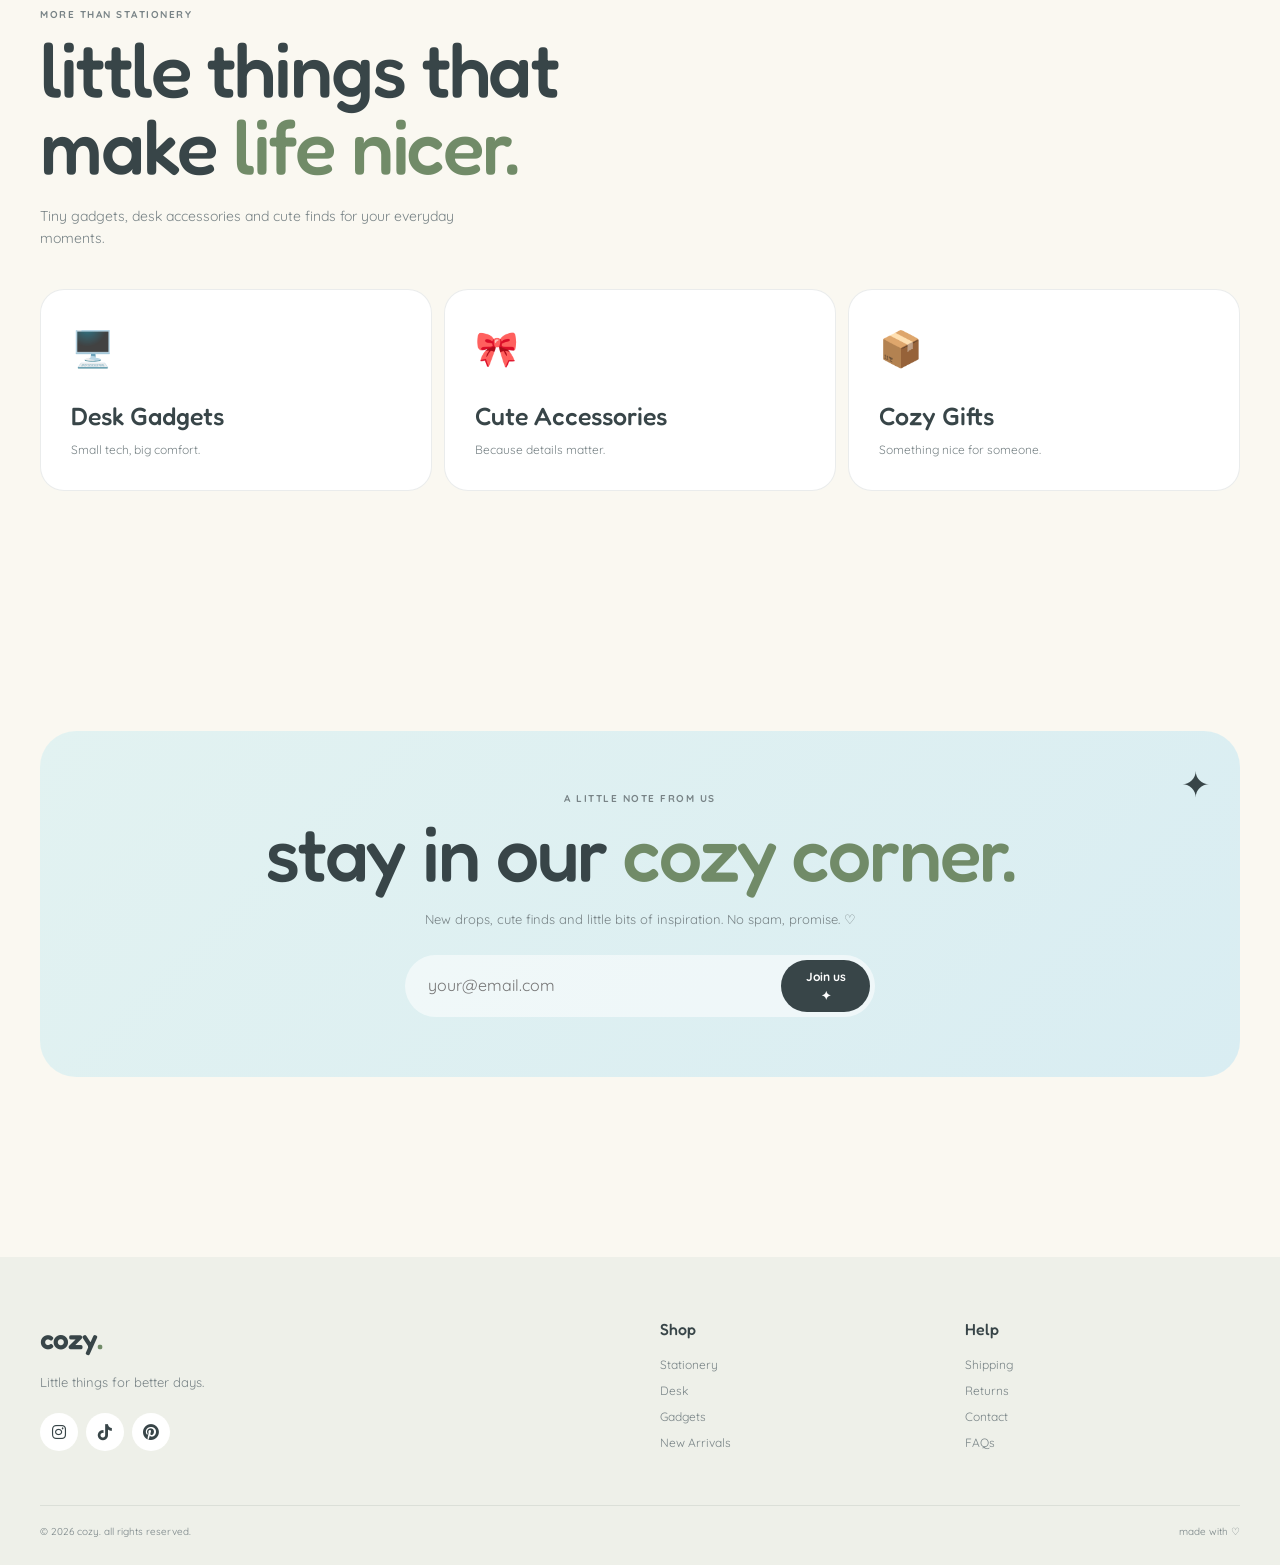
==== commit 528ca9e8: "Update print statement from 'Hello' to 'Goodbye'" ====
--- a/index.html
+++ b/index.html
@@ -775,7 +775,7 @@
     </div>
 
 
-    <script src="js/script.js"></script>
+    <script src="script.js"></script>
 
 </body>
 </html>
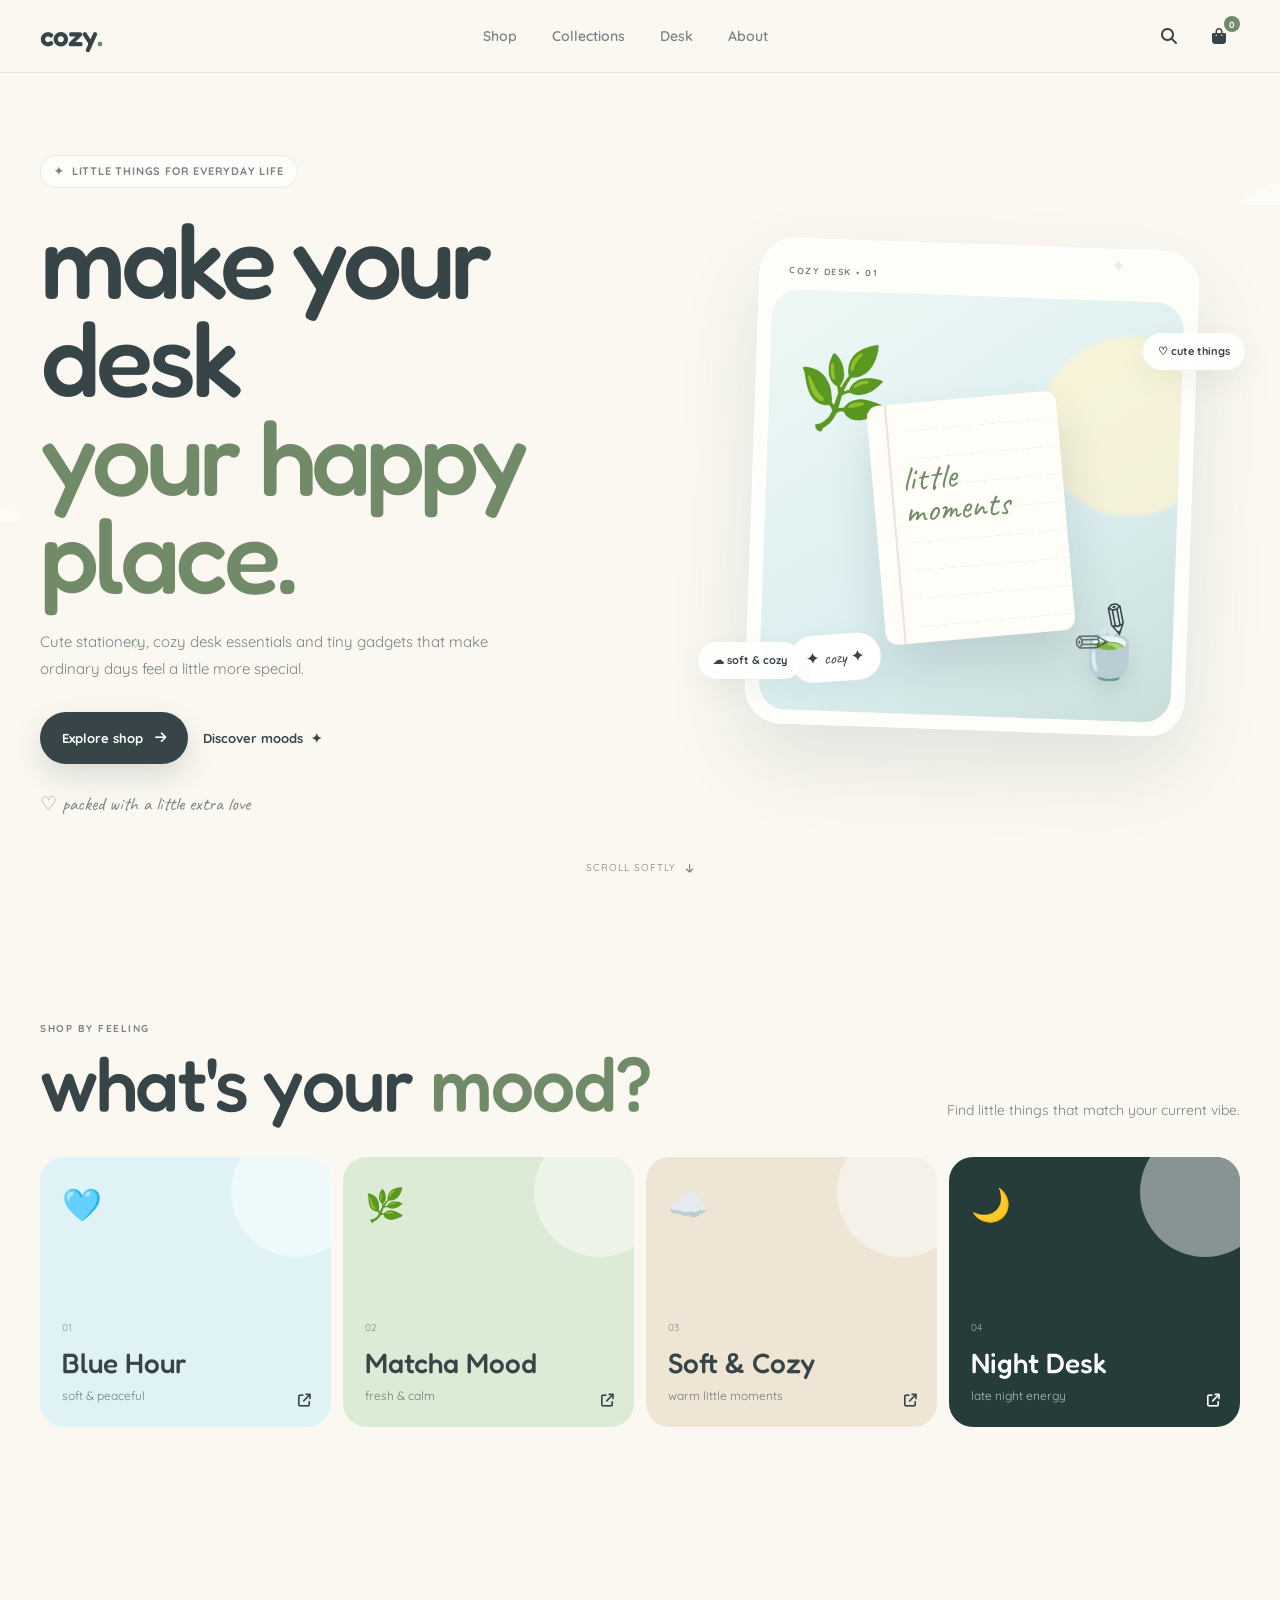
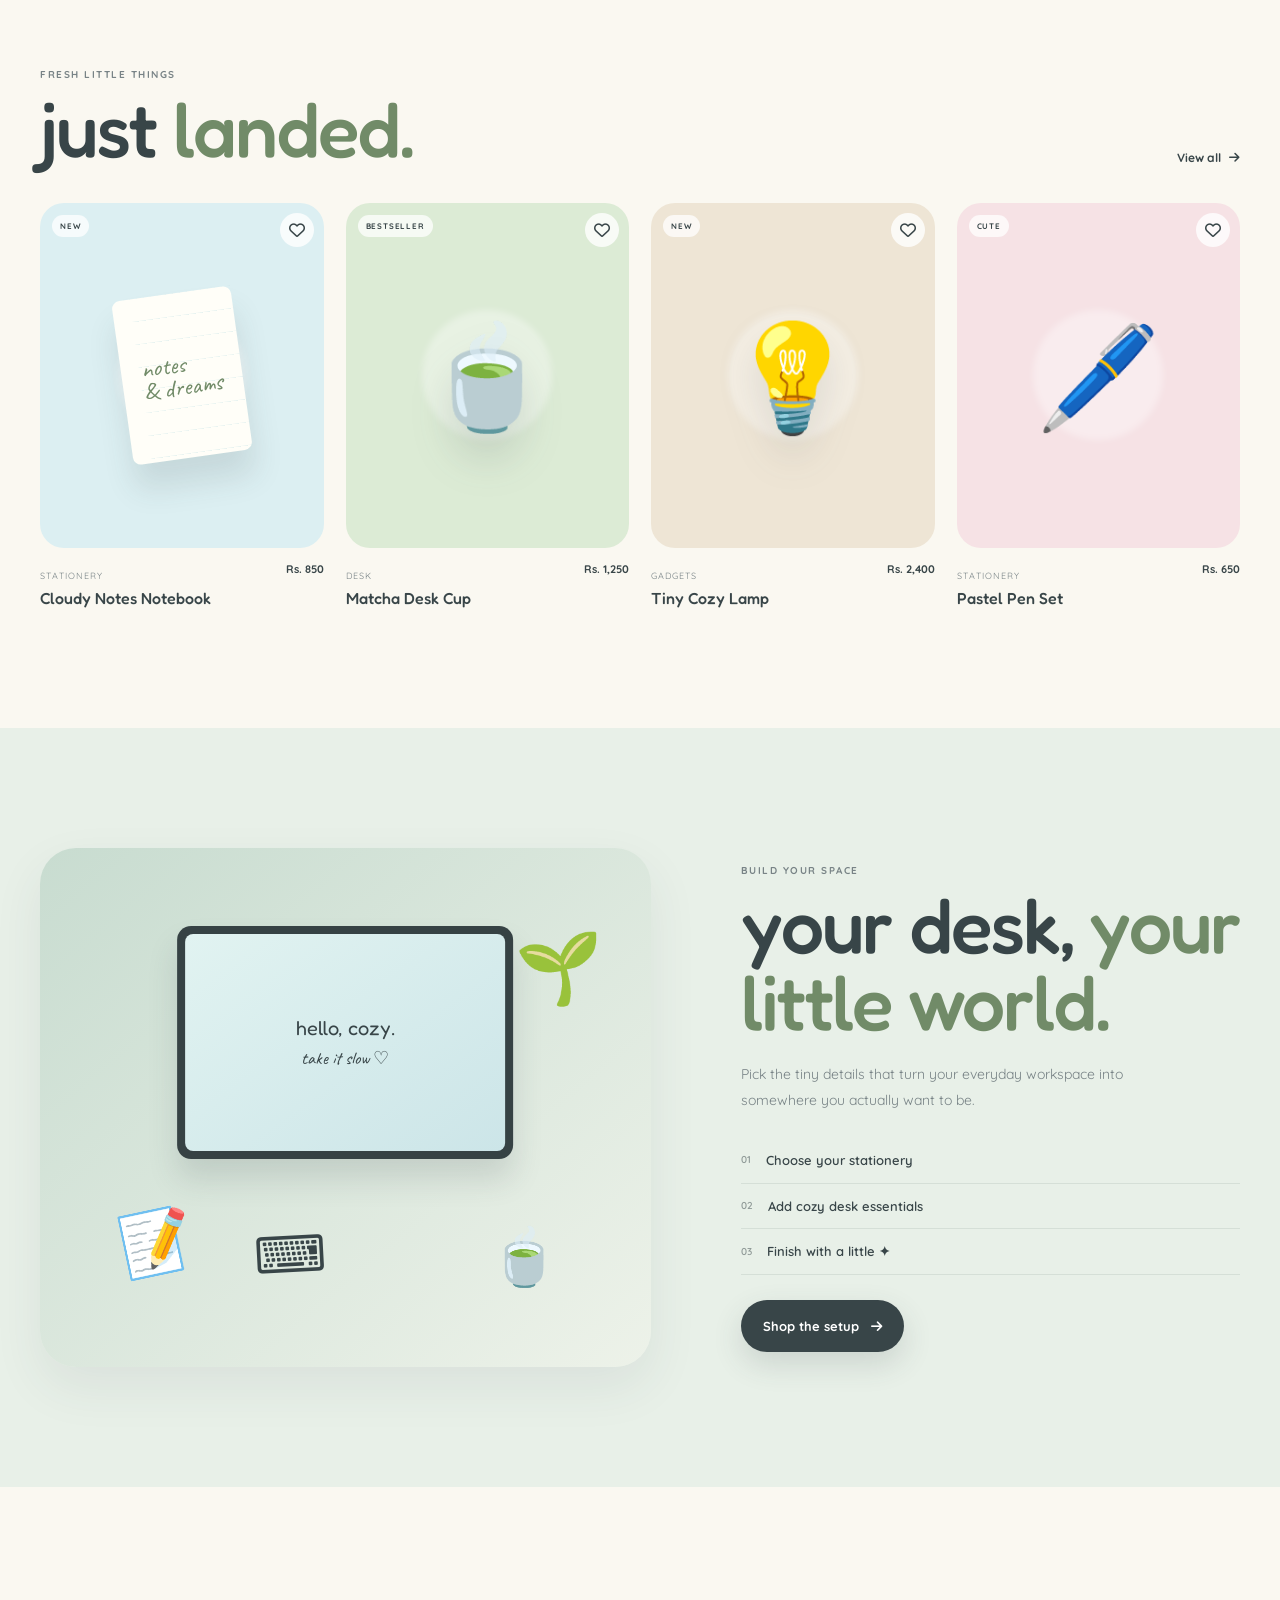
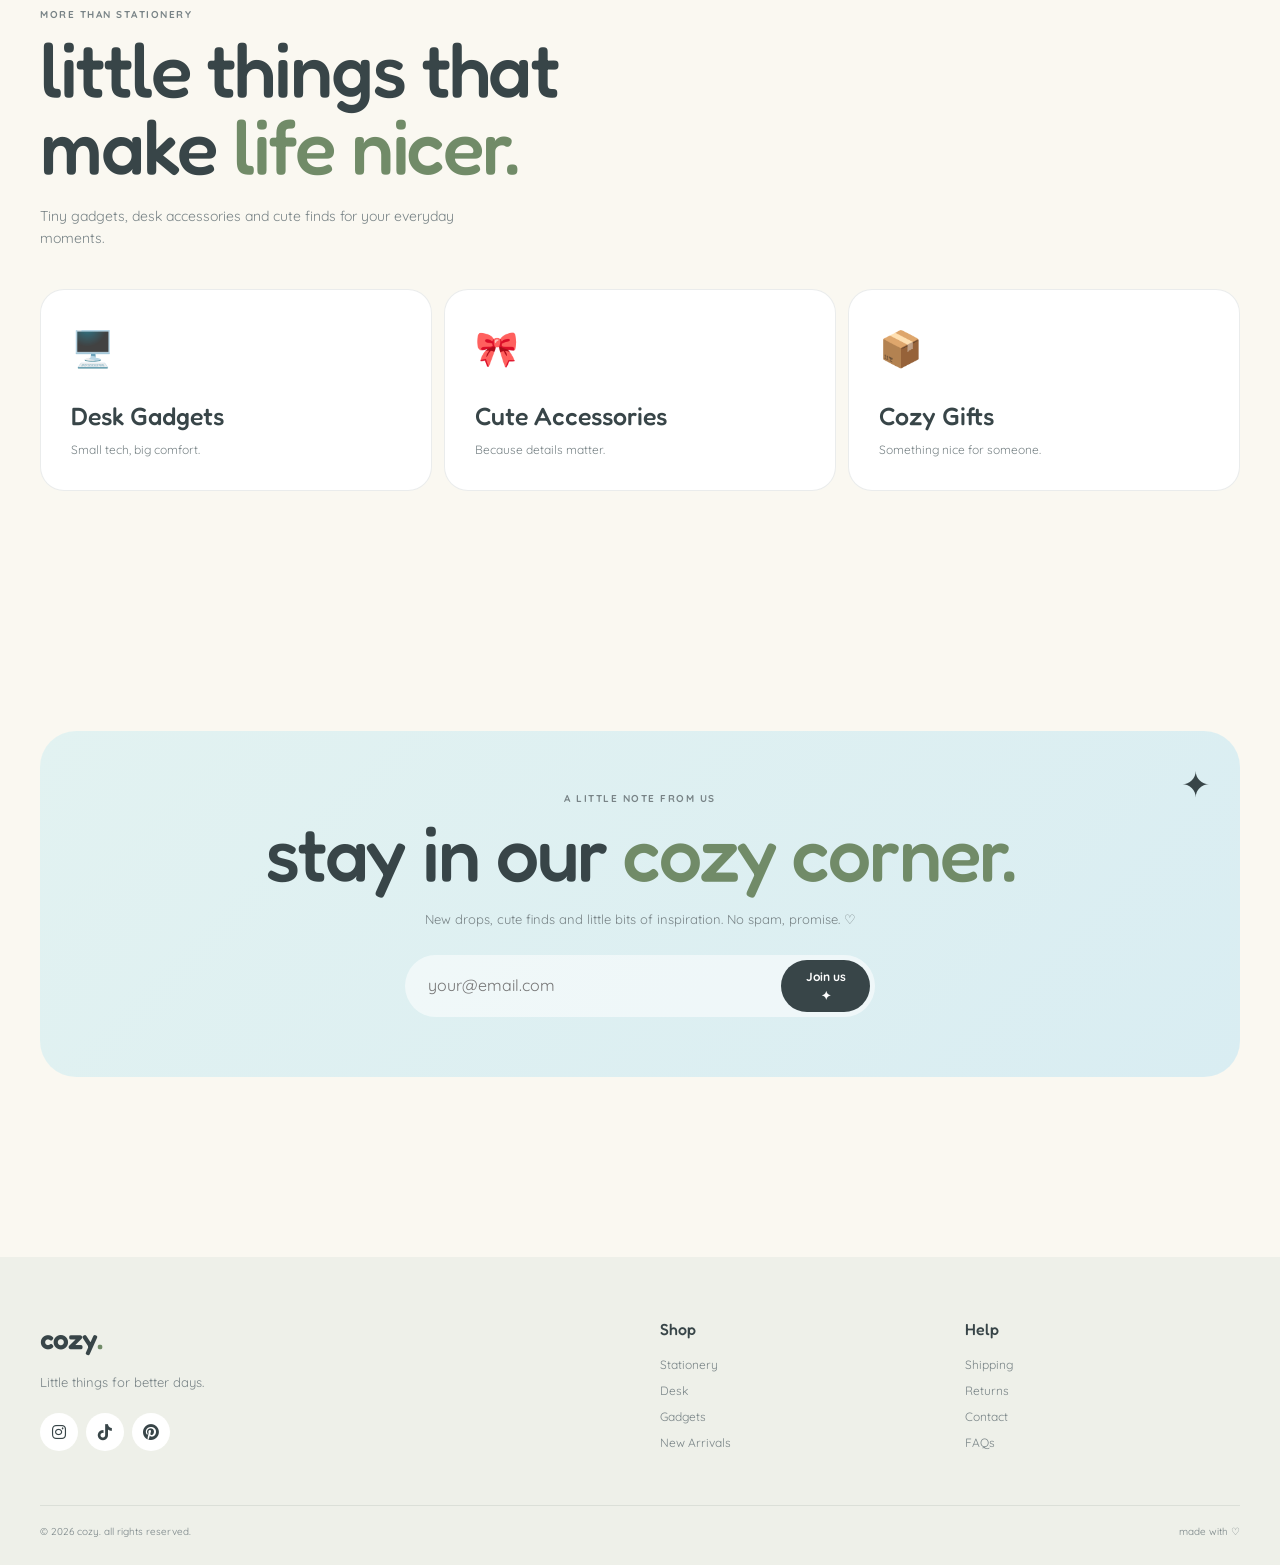
==== commit 79891e9f: "Update greeting from 'Hello World' to 'Goodbye World'" ====
--- a/index.html
+++ b/index.html
@@ -52,9 +52,9 @@
             <nav class="desktop-nav">
 
                 <a href="shop.html">Shop</a>
-                <a href="collections.html">Collections</a>
-                <a href="desk.html">Desk</a>
-                <a href="about.html">About</a>
+                <a href="index.html#collections">Collections</a>
+                <a href="index.html#desk">Desk</a>
+                <a href="index.html#about">About</a>
 
             </nav>
 
@@ -88,9 +88,9 @@
         <div class="mobile-menu">
 
             <a href="shop.html">Shop <span>✦</span></a>
-            <a href="collections.html">Collections <span>✦</span></a>
-            <a href="desk.html">Desk <span>✦</span></a>
-            <a href="about.html">About <span>✦</span></a>
+            <a href="index.html#collections">Collections <span>✦</span></a>
+            <a href="index.html#desk">Desk <span>✦</span></a>
+            <a href="index.html#about">About <span>✦</span></a>
 
         </div>
 
@@ -130,7 +130,7 @@
                             <i class="fa-solid fa-arrow-right"></i>
                         </a>
 
-                        <a href="collections.html" class="text-button">
+                        <a href="index.html#collections" class="text-button">
                             Discover moods
                             <span>✦</span>
                         </a>
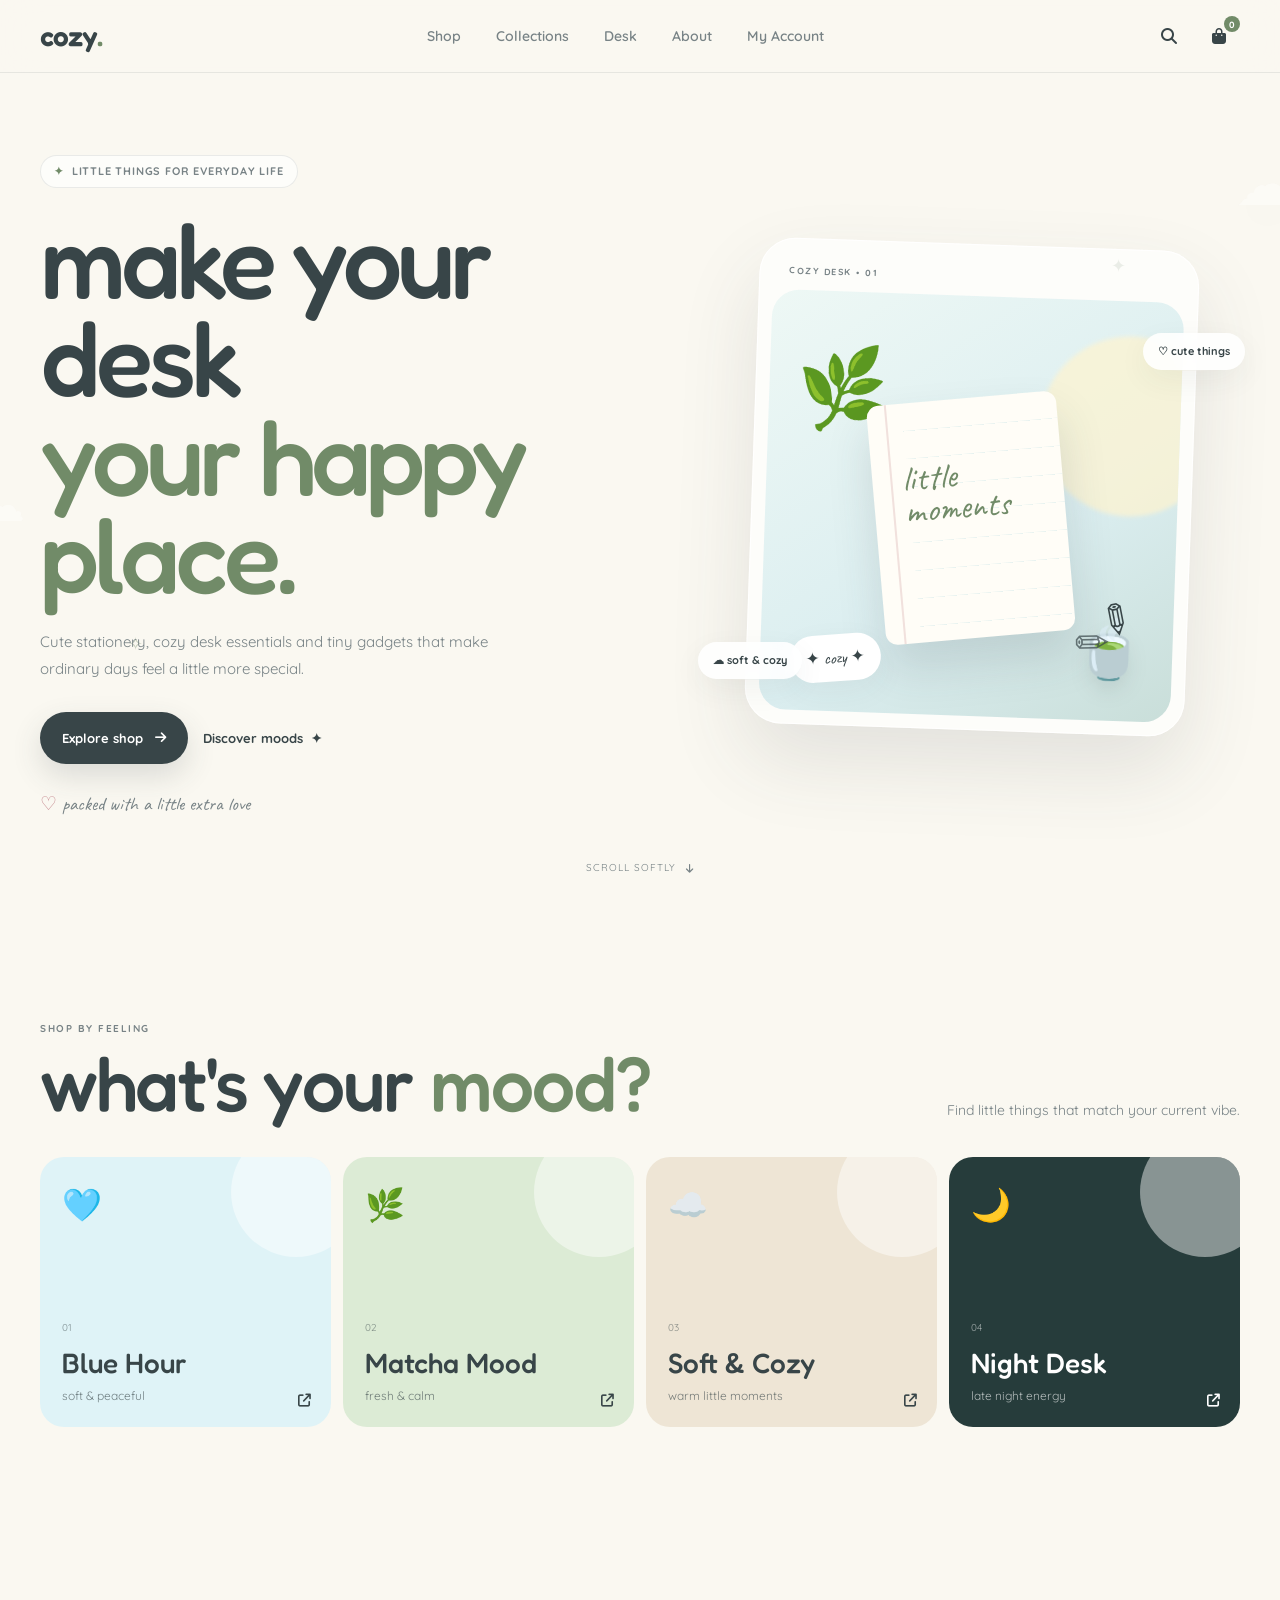
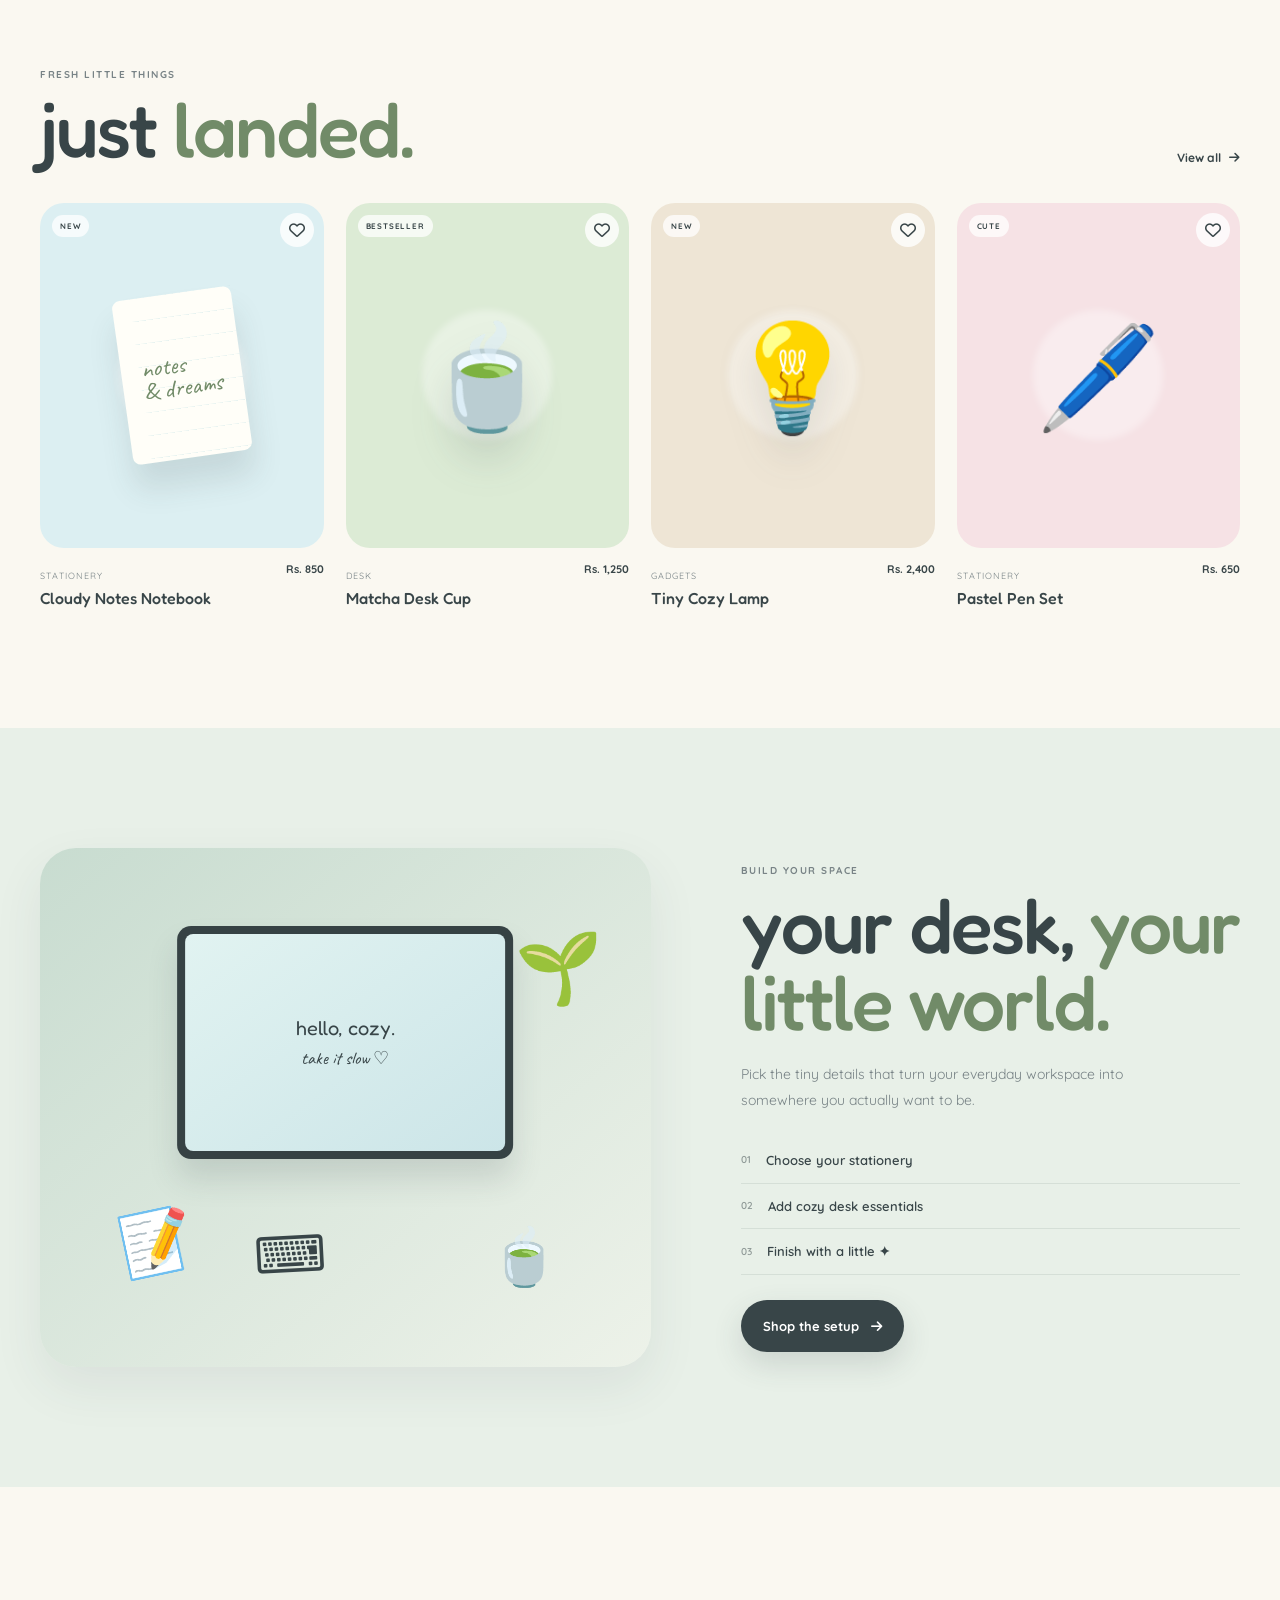
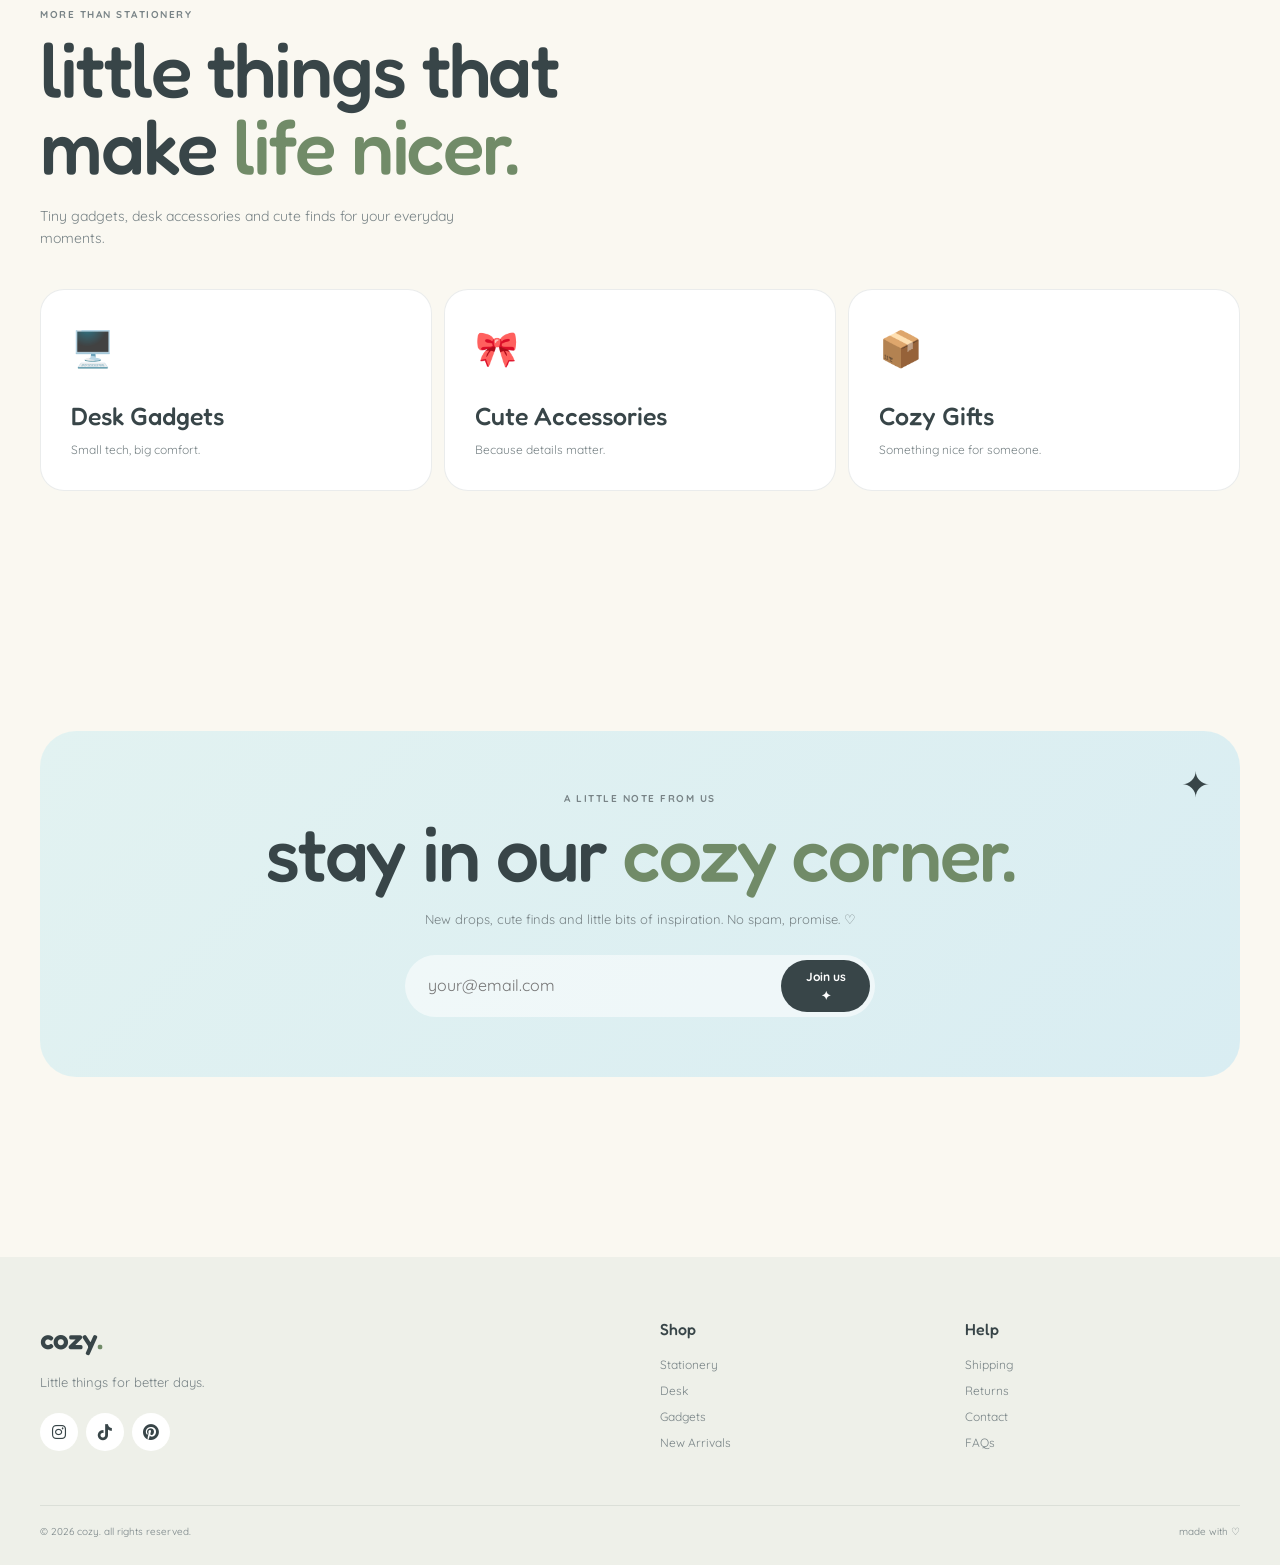
==== commit 073cb01d: "Update print statement from 'Hello' to 'Goodbye'" ====
--- a/index.html
+++ b/index.html
@@ -55,6 +55,7 @@
                 <a href="index.html#collections">Collections</a>
                 <a href="index.html#desk">Desk</a>
                 <a href="index.html#about">About</a>
+                <a href="account.html">My Account</a>
 
             </nav>
 
--- a/style.css
+++ b/style.css
@@ -2550,4 +2550,4 @@
             auto !important;
     }
 
-}+}
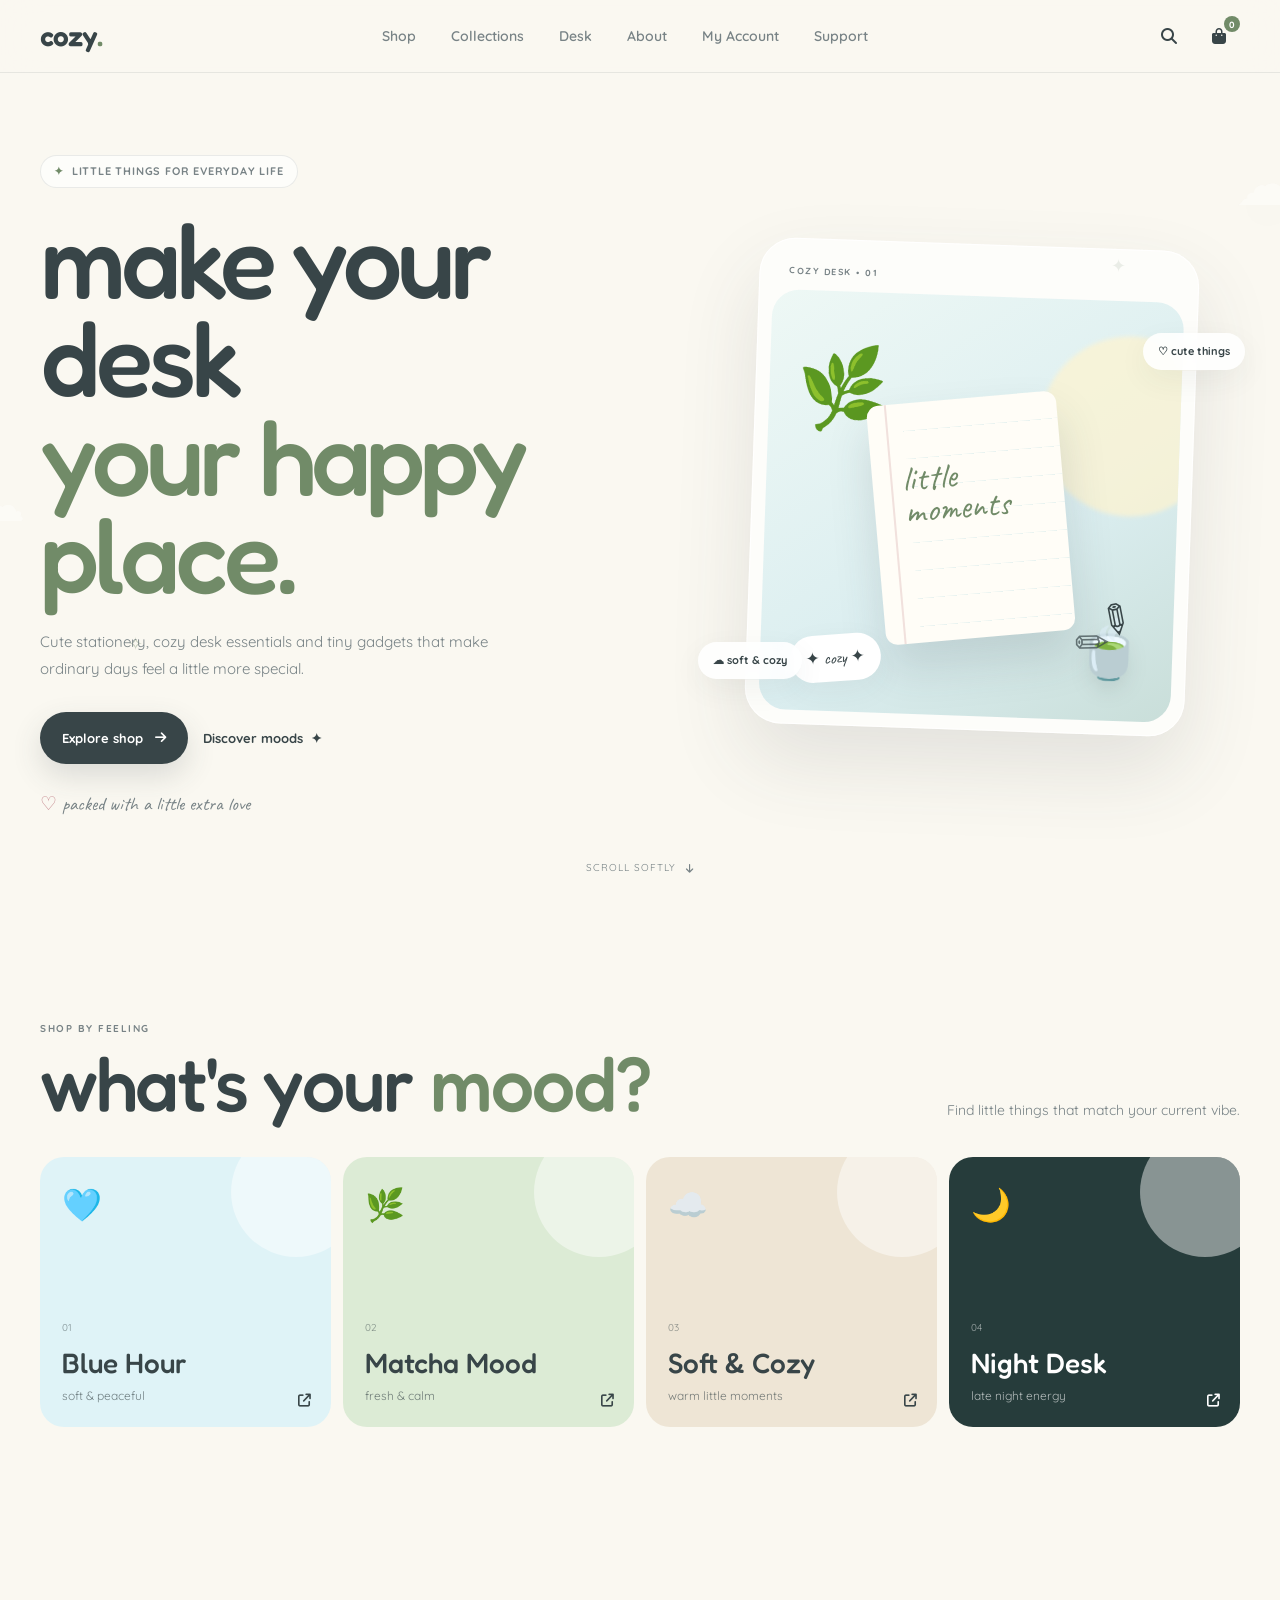
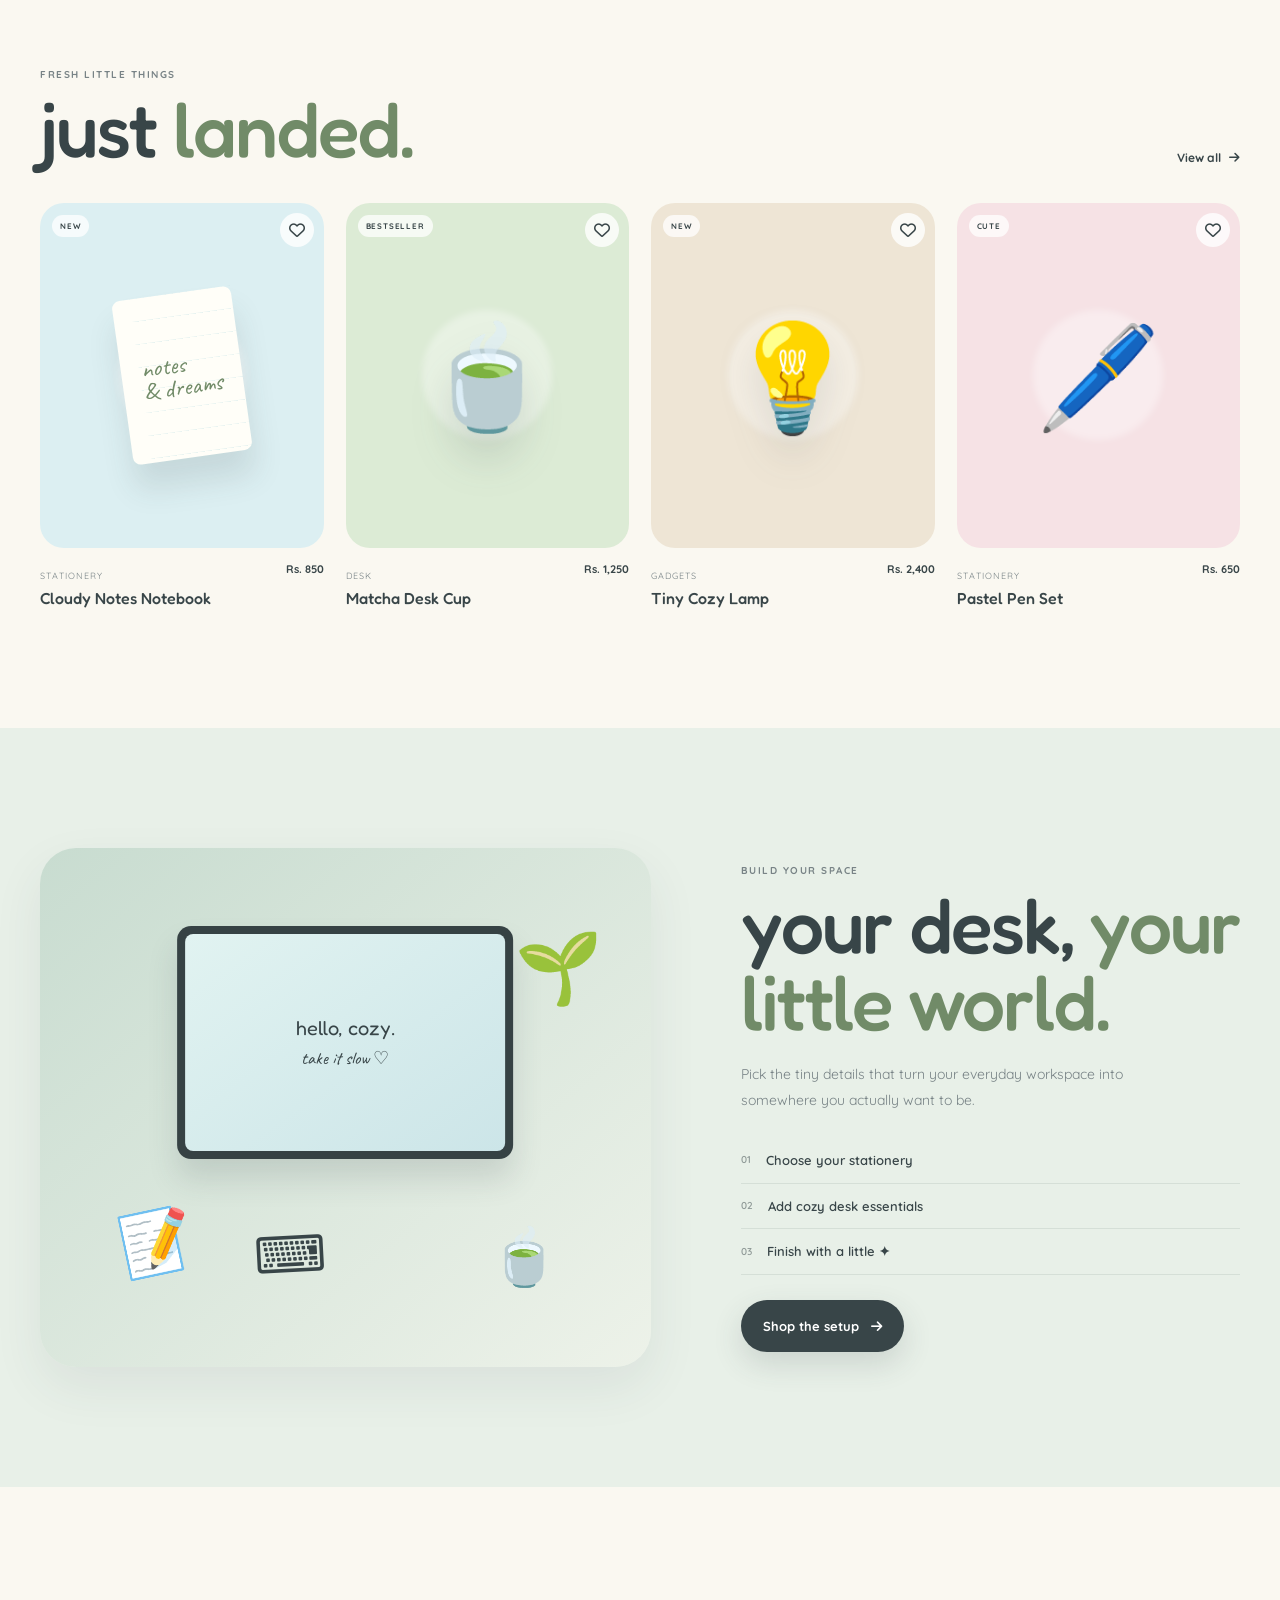
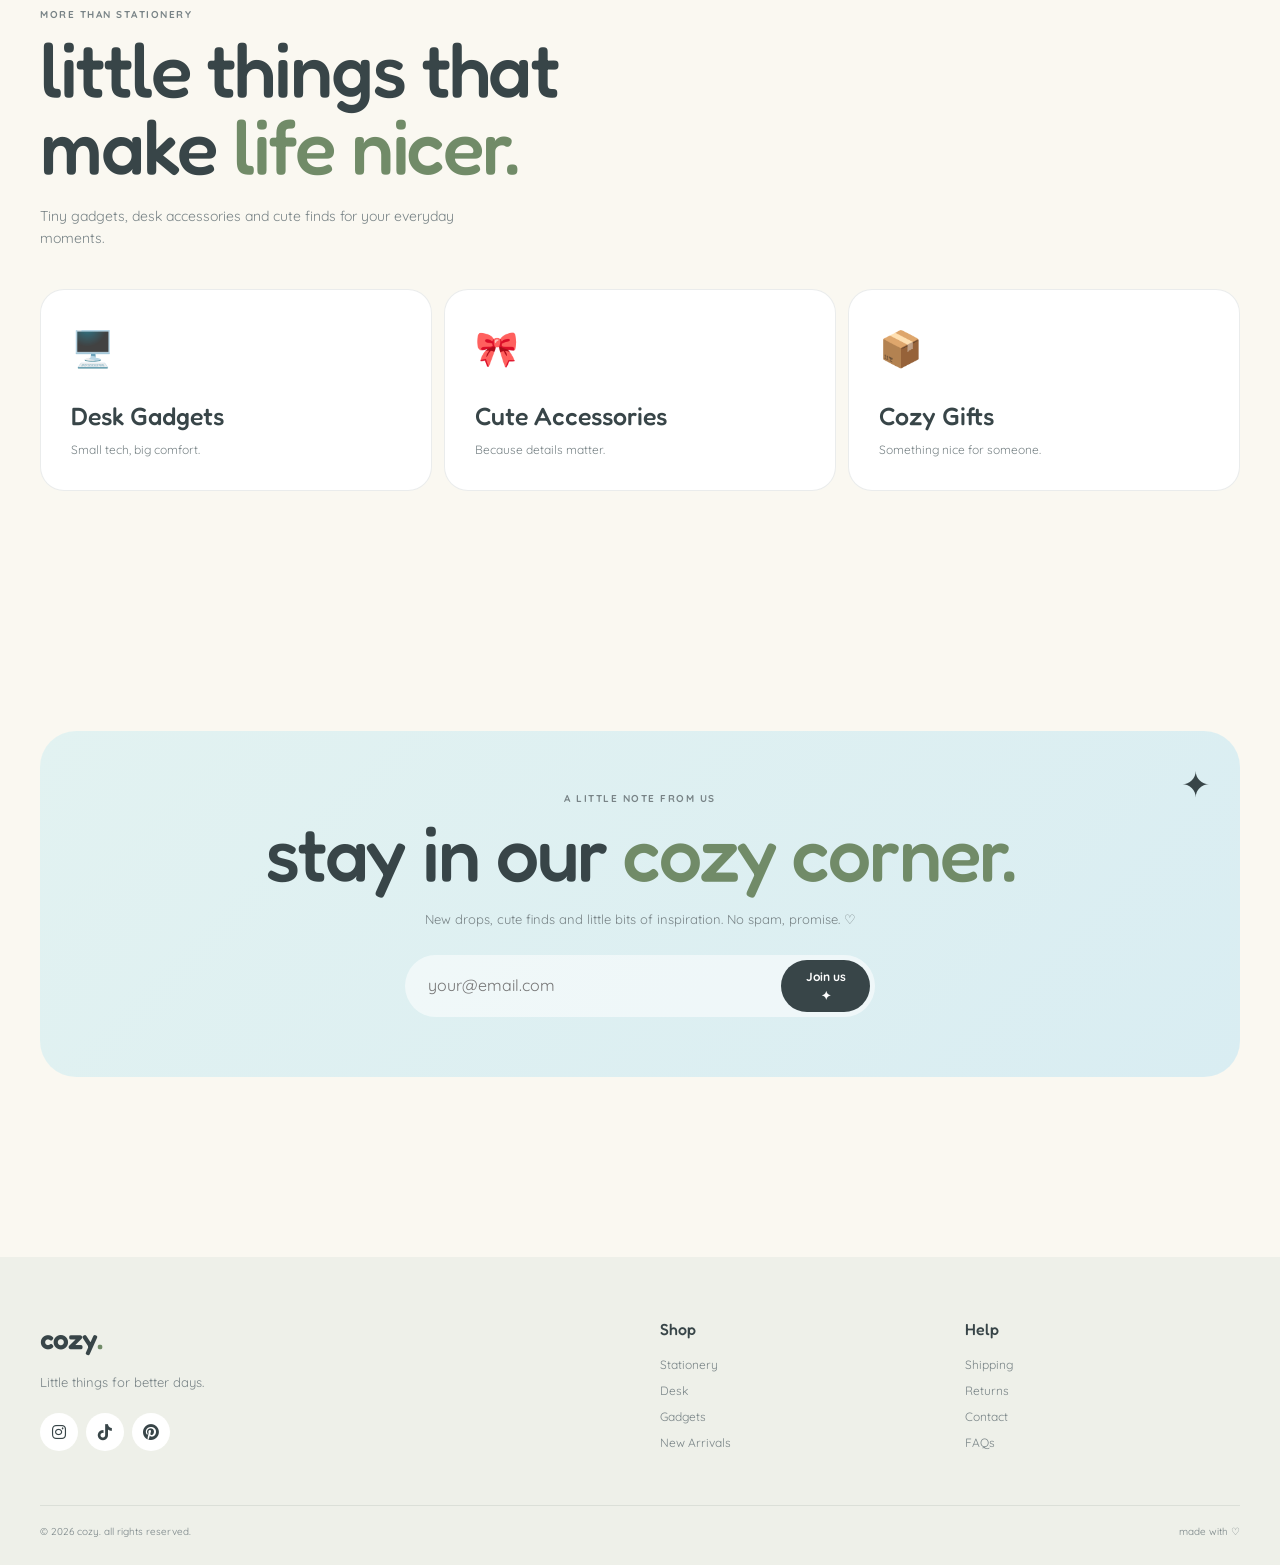
==== commit a3387fda: "Updated files uploaded" ====
--- a/index.html
+++ b/index.html
@@ -1,782 +1,784 @@
-<!DOCTYPE html>
-<html lang="en">
-<head>
-    <meta charset="UTF-8">
-
-    <!-- Essential for proper mobile rendering -->
-    <meta name="viewport" content="width=device-width, initial-scale=1.0">
-
-    <meta
-        name="description"
-        content="A cozy little shop for stationery, desk accessories and cute everyday gadgets."
-    >
-
-    <title>cozy. — little things, better days.</title>
-
-    <!-- Google Fonts -->
-    <link rel="preconnect" href="https://fonts.googleapis.com">
-    <link rel="preconnect" href="https://fonts.gstatic.com" crossorigin>
-
-    <link
-        href="https://fonts.googleapis.com/css2?family=Caveat:wght@400;500;600;700&family=Fredoka:wght@300;400;500;600;700&family=Quicksand:wght@400;500;600;700&display=swap"
-        rel="stylesheet"
-    >
-
-    <!-- Icons -->
-    <link
-        rel="stylesheet"
-        href="https://cdnjs.cloudflare.com/ajax/libs/font-awesome/6.5.2/css/all.min.css"
-    >
-
-    <link rel="stylesheet" href="style.css">
-</head>
-
-<body>
-
-    <!-- Floating decorations -->
-    <div class="floating-decoration cloud cloud-one">☁</div>
-    <div class="floating-decoration cloud cloud-two">☁</div>
-    <div class="floating-decoration sparkle sparkle-one">✦</div>
-    <div class="floating-decoration sparkle sparkle-two">✧</div>
-
-    <!-- ================= HEADER ================= -->
-
-    <header class="header">
-
-        <div class="container nav-wrapper">
-
-            <a href="#" class="logo">
-                cozy<span>.</span>
-            </a>
-
-            <nav class="desktop-nav">
-
-                <a href="shop.html">Shop</a>
-                <a href="index.html#collections">Collections</a>
-                <a href="index.html#desk">Desk</a>
-                <a href="index.html#about">About</a>
-                <a href="account.html">My Account</a>
-
-            </nav>
-
-            <div class="nav-actions">
-
-                <button class="icon-button search-button" aria-label="Search">
-                    <i class="fa-solid fa-magnifying-glass"></i>
-                </button>
-
-                <button class="icon-button bag-button" aria-label="Shopping bag">
-                    <i class="fa-solid fa-bag-shopping"></i>
-                    <span class="bag-count">0</span>
-                </button>
-
-                <button
-                    class="mobile-menu-button"
-                    aria-label="Open menu"
-                    aria-expanded="false"
-                >
-                    <span></span>
-                    <span></span>
-                    <span></span>
-                </button>
-
-            </div>
-
-        </div>
-
-        <!-- Mobile menu -->
-
-        <div class="mobile-menu">
-
-            <a href="shop.html">Shop <span>✦</span></a>
-            <a href="index.html#collections">Collections <span>✦</span></a>
-            <a href="index.html#desk">Desk <span>✦</span></a>
-            <a href="index.html#about">About <span>✦</span></a>
-
-        </div>
-
-    </header>
-
-
-    <main>
-
-        <!-- ================= HERO ================= -->
-
-        <section class="hero">
-
-            <div class="container hero-grid">
-
-                <div class="hero-content reveal">
-
-                    <div class="eyebrow">
-                        <span>✦</span>
-                        little things for everyday life
-                    </div>
-
-                    <h1>
-                        make your desk
-                        <span>your happy place.</span>
-                    </h1>
-
-                    <p>
-                        Cute stationery, cozy desk essentials and
-                        tiny gadgets that make ordinary days
-                        feel a little more special.
-                    </p>
-
-                    <div class="hero-buttons">
-
-                        <a href="shop.html" class="primary-button magnetic">
-                            Explore shop
-                            <i class="fa-solid fa-arrow-right"></i>
-                        </a>
-
-                        <a href="index.html#collections" class="text-button">
-                            Discover moods
-                            <span>✦</span>
-                        </a>
-
-                    </div>
-
-                    <div class="hero-note">
-                        <span>♡</span>
-                        packed with a little extra love
-                    </div>
-
-                </div>
-
-
-                <!-- Hero visual -->
-
-                <div class="hero-visual reveal">
-
-                    <div class="hero-glow"></div>
-
-                    <div class="hero-card">
-
-                        <div class="mini-label">
-                            COZY DESK • 01
-                        </div>
-
-                        <div class="desk-scene">
-
-                            <div class="desk-sun"></div>
-
-                            <div class="plant">
-                                🌿
-                            </div>
-
-                            <div class="notebook">
-                                <div class="notebook-lines"></div>
-                                <div class="notebook-title">
-                                    little
-                                    <br>
-                                    moments
-                                </div>
-                            </div>
-
-                            <div class="pen pen-one">✎</div>
-                            <div class="pen pen-two">✐</div>
-
-                            <div class="cup">
-                                🍵
-                            </div>
-
-                            <div class="desk-sticker">
-                                ✦ cozy ✦
-                            </div>
-
-                        </div>
-
-                    </div>
-
-                    <div class="floating-pill pill-one">
-                        ♡ cute things
-                    </div>
-
-                    <div class="floating-pill pill-two">
-                        ☁ soft & cozy
-                    </div>
-
-                </div>
-
-            </div>
-
-            <div class="scroll-hint">
-                <span>scroll softly</span>
-                <i class="fa-solid fa-arrow-down"></i>
-            </div>
-
-        </section>
-
-
-        <!-- ================= MOODS ================= -->
-
-        <section class="moods section" id="collections">
-
-            <div class="container">
-
-                <div class="section-heading reveal">
-
-                    <div>
-                        <span class="small-label">SHOP BY FEELING</span>
-
-                        <h2>
-                            what's your
-                            <span>mood?</span>
-                        </h2>
-                    </div>
-
-                    <p>
-                        Find little things that match
-                        your current vibe.
-                    </p>
-
-                </div>
-
-
-                <div class="mood-grid">
-
-                    <a href="#" class="mood-card blue reveal">
-
-                        <div class="mood-icon">🩵</div>
-
-                        <div class="mood-content">
-                            <span>01</span>
-                            <h3>Blue Hour</h3>
-                            <p>soft & peaceful</p>
-                        </div>
-
-                        <i class="fa-solid fa-arrow-up-right-from-square"></i>
-
-                    </a>
-
-
-                    <a href="#" class="mood-card green reveal">
-
-                        <div class="mood-icon">🌿</div>
-
-                        <div class="mood-content">
-                            <span>02</span>
-                            <h3>Matcha Mood</h3>
-                            <p>fresh & calm</p>
-                        </div>
-
-                        <i class="fa-solid fa-arrow-up-right-from-square"></i>
-
-                    </a>
-
-
-                    <a href="#" class="mood-card cream reveal">
-
-                        <div class="mood-icon">☁️</div>
-
-                        <div class="mood-content">
-                            <span>03</span>
-                            <h3>Soft & Cozy</h3>
-                            <p>warm little moments</p>
-                        </div>
-
-                        <i class="fa-solid fa-arrow-up-right-from-square"></i>
-
-                    </a>
-
-
-                    <a href="#" class="mood-card night reveal">
-
-                        <div class="mood-icon">🌙</div>
-
-                        <div class="mood-content">
-                            <span>04</span>
-                            <h3>Night Desk</h3>
-                            <p>late night energy</p>
-                        </div>
-
-                        <i class="fa-solid fa-arrow-up-right-from-square"></i>
-
-                    </a>
-
-                </div>
-
-            </div>
-
-        </section>
-
-
-        <!-- ================= PRODUCTS ================= -->
-
-        <section class="products section" id="shop">
-
-            <div class="container">
-
-                <div class="section-heading reveal">
-
-                    <div>
-
-                        <span class="small-label">
-                            FRESH LITTLE THINGS
-                        </span>
-
-                        <h2>
-                            just
-                            <span>landed.</span>
-                        </h2>
-
-                    </div>
-
-                    <a href="#" class="view-all">
-                        View all
-                        <i class="fa-solid fa-arrow-right"></i>
-                    </a>
-
-                </div>
-
-
-                <div class="product-grid">
-
-
-                    <!-- Product 1 -->
-
-                    <article class="product-card reveal">
-
-                        <div class="product-image blue-product">
-
-                            <span class="product-tag">NEW</span>
-
-                            <button class="heart-button">
-                                <i class="fa-regular fa-heart"></i>
-                            </button>
-
-                            <div class="product-object notebook-product">
-                                <div class="product-lines"></div>
-                                <span>notes<br>&amp; dreams</span>
-                            </div>
-
-                            <button class="quick-add">
-                                + ADD TO BAG
-                            </button>
-
-                        </div>
-
-                        <div class="product-info">
-
-                            <div>
-                                <span class="product-category">
-                                    stationery
-                                </span>
-
-                                <h3>
-                                    Cloudy Notes Notebook
-                                </h3>
-                            </div>
-
-                            <strong>
-                                Rs. 850
-                            </strong>
-
-                        </div>
-
-                    </article>
-
-
-                    <!-- Product 2 -->
-
-                    <article class="product-card reveal">
-
-                        <div class="product-image green-product">
-
-                            <span class="product-tag">BESTSELLER</span>
-
-                            <button class="heart-button">
-                                <i class="fa-regular fa-heart"></i>
-                            </button>
-
-                            <div class="product-object cup-product">
-                                🍵
-                            </div>
-
-                            <button class="quick-add">
-                                + ADD TO BAG
-                            </button>
-
-                        </div>
-
-                        <div class="product-info">
-
-                            <div>
-                                <span class="product-category">
-                                    desk
-                                </span>
-
-                                <h3>
-                                    Matcha Desk Cup
-                                </h3>
-                            </div>
-
-                            <strong>
-                                Rs. 1,250
-                            </strong>
-
-                        </div>
-
-                    </article>
-
-
-                    <!-- Product 3 -->
-
-                    <article class="product-card reveal">
-
-                        <div class="product-image cream-product">
-
-                            <span class="product-tag">NEW</span>
-
-                            <button class="heart-button">
-                                <i class="fa-regular fa-heart"></i>
-                            </button>
-
-                            <div class="product-object lamp-product">
-                                💡
-                            </div>
-
-                            <button class="quick-add">
-                                + ADD TO BAG
-                            </button>
-
-                        </div>
-
-                        <div class="product-info">
-
-                            <div>
-                                <span class="product-category">
-                                    gadgets
-                                </span>
-
-                                <h3>
-                                    Tiny Cozy Lamp
-                                </h3>
-                            </div>
-
-                            <strong>
-                                Rs. 2,400
-                            </strong>
-
-                        </div>
-
-                    </article>
-
-
-                    <!-- Product 4 -->
-
-                    <article class="product-card reveal">
-
-                        <div class="product-image pink-product">
-
-                            <span class="product-tag">CUTE</span>
-
-                            <button class="heart-button">
-                                <i class="fa-regular fa-heart"></i>
-                            </button>
-
-                            <div class="product-object pen-product">
-                                🖊️
-                            </div>
-
-                            <button class="quick-add">
-                                + ADD TO BAG
-                            </button>
-
-                        </div>
-
-                        <div class="product-info">
-
-                            <div>
-                                <span class="product-category">
-                                    stationery
-                                </span>
-
-                                <h3>
-                                    Pastel Pen Set
-                                </h3>
-                            </div>
-
-                            <strong>
-                                Rs. 650
-                            </strong>
-
-                        </div>
-
-                    </article>
-
-                </div>
-
-            </div>
-
-        </section>
-
-
-        <!-- ================= DESK SETUP ================= -->
-
-        <section class="desk-section section" id="desk">
-
-            <div class="container desk-container">
-
-                <div class="desk-image reveal">
-
-                    <div class="desk-background">
-
-                        <div class="desk-monitor">
-                            <div class="monitor-screen">
-                                <span>hello, cozy.</span>
-                                <small>take it slow ♡</small>
-                            </div>
-                        </div>
-
-                        <div class="desk-keyboard">
-                            ⌨
-                        </div>
-
-                        <div class="desk-notebook">
-                            📝
-                        </div>
-
-                        <div class="desk-cup">
-                            🍵
-                        </div>
-
-                        <div class="desk-plant">
-                            🌱
-                        </div>
-
-                    </div>
-
-                </div>
-
-
-                <div class="desk-content reveal">
-
-                    <span class="small-label">
-                        BUILD YOUR SPACE
-                    </span>
-
-                    <h2>
-                        your desk,
-                        <span>your little world.</span>
-                    </h2>
-
-                    <p>
-                        Pick the tiny details that turn your
-                        everyday workspace into somewhere
-                        you actually want to be.
-                    </p>
-
-                    <ul class="desk-list">
-
-                        <li>
-                            <span>01</span>
-                            Choose your stationery
-                        </li>
-
-                        <li>
-                            <span>02</span>
-                            Add cozy desk essentials
-                        </li>
-
-                        <li>
-                            <span>03</span>
-                            Finish with a little ✦
-                        </li>
-
-                    </ul>
-
-                    <a href="#" class="primary-button">
-                        Shop the setup
-                        <i class="fa-solid fa-arrow-right"></i>
-                    </a>
-
-                </div>
-
-            </div>
-
-        </section>
-
-
-        <!-- ================= LITTLE THINGS ================= -->
-
-        <section class="little-things section">
-
-            <div class="container">
-
-                <div class="little-heading reveal">
-
-                    <span class="small-label">
-                        MORE THAN STATIONERY
-                    </span>
-
-                    <h2>
-                        little things that make
-                        <span>life nicer.</span>
-                    </h2>
-
-                    <p>
-                        Tiny gadgets, desk accessories and
-                        cute finds for your everyday moments.
-                    </p>
-
-                </div>
-
-
-                <div class="little-grid">
-
-                    <div class="little-item reveal">
-                        <span>🖥️</span>
-                        <h3>Desk Gadgets</h3>
-                        <p>Small tech, big comfort.</p>
-                    </div>
-
-                    <div class="little-item reveal">
-                        <span>🎀</span>
-                        <h3>Cute Accessories</h3>
-                        <p>Because details matter.</p>
-                    </div>
-
-                    <div class="little-item reveal">
-                        <span>📦</span>
-                        <h3>Cozy Gifts</h3>
-                        <p>Something nice for someone.</p>
-                    </div>
-
-                </div>
-
-            </div>
-
-        </section>
-
-
-        <!-- ================= NEWSLETTER ================= -->
-
-        <section class="newsletter section">
-
-            <div class="container newsletter-box reveal">
-
-                <div class="newsletter-sparkle">✦</div>
-
-                <span class="small-label">
-                    A LITTLE NOTE FROM US
-                </span>
-
-                <h2>
-                    stay in our
-                    <span>cozy corner.</span>
-                </h2>
-
-                <p>
-                    New drops, cute finds and little
-                    bits of inspiration. No spam, promise. ♡
-                </p>
-
-                <form class="newsletter-form">
-
-                    <input
-                        type="email"
-                        placeholder="your@email.com"
-                        required
-                    >
-
-                    <button type="submit">
-                        Join us ✦
-                    </button>
-
-                </form>
-
-            </div>
-
-        </section>
-
-    </main>
-
-
-    <!-- ================= FOOTER ================= -->
-
-    <footer class="footer" id="about">
-
-        <div class="container footer-grid">
-
-            <div class="footer-brand">
-
-                <a href="#" class="logo">
-                    cozy<span>.</span>
-                </a>
-
-                <p>
-                    Little things for better days.
-                </p>
-
-                <div class="socials">
-
-                    <a href="#" aria-label="Instagram">
-                        <i class="fa-brands fa-instagram"></i>
-                    </a>
-
-                    <a href="#" aria-label="TikTok">
-                        <i class="fa-brands fa-tiktok"></i>
-                    </a>
-
-                    <a href="#" aria-label="Pinterest">
-                        <i class="fa-brands fa-pinterest"></i>
-                    </a>
-
-                </div>
-
-            </div>
-
-
-            <div class="footer-links">
-
-                <div>
-                    <h4>Shop</h4>
-                    <a href="#">Stationery</a>
-                    <a href="#">Desk</a>
-                    <a href="#">Gadgets</a>
-                    <a href="#">New Arrivals</a>
-                </div>
-
-                <div>
-                    <h4>Help</h4>
-                    <a href="#">Shipping</a>
-                    <a href="#">Returns</a>
-                    <a href="#">Contact</a>
-                    <a href="#">FAQs</a>
-                </div>
-
-            </div>
-
-        </div>
-
-
-        <div class="footer-bottom container">
-
-            <span>
-                © 2026 cozy. all rights reserved.
-            </span>
-
-            <span>
-                made with ♡
-            </span>
-
-        </div>
-
-    </footer>
-
-
-    <!-- Toast -->
-
-    <div class="toast">
-        <span>✦</span>
-        Added to your cozy bag!
-    </div>
-
-
-    <script src="script.js"></script>
-
-</body>
-</html>
+<!DOCTYPE html>
+<html lang="en">
+<head>
+    <meta charset="UTF-8">
+
+    <!-- Essential for proper mobile rendering -->
+    <meta name="viewport" content="width=device-width, initial-scale=1.0">
+
+    <meta
+        name="description"
+        content="A cozy little shop for stationery, desk accessories and cute everyday gadgets."
+    >
+
+    <title>cozy. — little things, better days.</title>
+
+    <!-- Google Fonts -->
+    <link rel="preconnect" href="https://fonts.googleapis.com">
+    <link rel="preconnect" href="https://fonts.gstatic.com" crossorigin>
+
+    <link
+        href="https://fonts.googleapis.com/css2?family=Caveat:wght@400;500;600;700&family=Fredoka:wght@300;400;500;600;700&family=Quicksand:wght@400;500;600;700&display=swap"
+        rel="stylesheet"
+    >
+
+    <!-- Icons -->
+    <link
+        rel="stylesheet"
+        href="https://cdnjs.cloudflare.com/ajax/libs/font-awesome/6.5.2/css/all.min.css"
+    >
+
+    <link rel="stylesheet" href="css/style.css">
+    
+</head>
+
+<body>
+
+    <!-- Floating decorations -->
+    <div class="floating-decoration cloud cloud-one">☁</div>
+    <div class="floating-decoration cloud cloud-two">☁</div>
+    <div class="floating-decoration sparkle sparkle-one">✦</div>
+    <div class="floating-decoration sparkle sparkle-two">✧</div>
+
+    <!-- ================= HEADER ================= -->
+
+    <header class="header">
+
+        <div class="container nav-wrapper">
+
+            <a href="#" class="logo">
+                cozy<span>.</span>
+            </a>
+
+            <nav class="desktop-nav">
+
+                <a href="shop.html">Shop</a>
+                <a href="index.html#collections">Collections</a>
+                <a href="index.html#desk">Desk</a>
+                <a href="index.html#about">About</a>
+                <a href="account.html">My Account</a>
+                <a href="support.html">Support</a>
+
+            </nav>
+
+            <div class="nav-actions">
+
+                <button class="icon-button search-button" aria-label="Search">
+                    <i class="fa-solid fa-magnifying-glass"></i>
+                </button>
+
+                <button class="icon-button bag-button" aria-label="Shopping bag">
+                    <i class="fa-solid fa-bag-shopping"></i>
+                    <span class="bag-count">0</span>
+                </button>
+
+                <button
+                    class="mobile-menu-button"
+                    aria-label="Open menu"
+                    aria-expanded="false"
+                >
+                    <span></span>
+                    <span></span>
+                    <span></span>
+                </button>
+
+            </div>
+
+        </div>
+
+        <!-- Mobile menu -->
+
+        <div class="mobile-menu">
+
+            <a href="shop.html">Shop <span>✦</span></a>
+            <a href="index.html#collections">Collections <span>✦</span></a>
+            <a href="index.html#desk">Desk <span>✦</span></a>
+            <a href="index.html#about">About <span>✦</span></a>
+            <a href="account.html">My Account <span>✦</span></a>
+        </div>
+
+    </header>
+
+
+    <main>
+
+        <!-- ================= HERO ================= -->
+
+        <section class="hero">
+
+            <div class="container hero-grid">
+
+                <div class="hero-content reveal">
+
+                    <div class="eyebrow">
+                        <span>✦</span>
+                        little things for everyday life
+                    </div>
+
+                    <h1>
+                        make your desk
+                        <span>your happy place.</span>
+                    </h1>
+
+                    <p>
+                        Cute stationery, cozy desk essentials and
+                        tiny gadgets that make ordinary days
+                        feel a little more special.
+                    </p>
+
+                    <div class="hero-buttons">
+
+                        <a href="shop.html" class="primary-button magnetic">
+                            Explore shop
+                            <i class="fa-solid fa-arrow-right"></i>
+                        </a>
+
+                        <a href="index.html#collections" class="text-button">
+                            Discover moods
+                            <span>✦</span>
+                        </a>
+
+                    </div>
+
+                    <div class="hero-note">
+                        <span>♡</span>
+                        packed with a little extra love
+                    </div>
+
+                </div>
+
+
+                <!-- Hero visual -->
+
+                <div class="hero-visual reveal">
+
+                    <div class="hero-glow"></div>
+
+                    <div class="hero-card">
+
+                        <div class="mini-label">
+                            COZY DESK • 01
+                        </div>
+
+                        <div class="desk-scene">
+
+                            <div class="desk-sun"></div>
+
+                            <div class="plant">
+                                🌿
+                            </div>
+
+                            <div class="notebook">
+                                <div class="notebook-lines"></div>
+                                <div class="notebook-title">
+                                    little
+                                    <br>
+                                    moments
+                                </div>
+                            </div>
+
+                            <div class="pen pen-one">✎</div>
+                            <div class="pen pen-two">✐</div>
+
+                            <div class="cup">
+                                🍵
+                            </div>
+
+                            <div class="desk-sticker">
+                                ✦ cozy ✦
+                            </div>
+
+                        </div>
+
+                    </div>
+
+                    <div class="floating-pill pill-one">
+                        ♡ cute things
+                    </div>
+
+                    <div class="floating-pill pill-two">
+                        ☁ soft & cozy
+                    </div>
+
+                </div>
+
+            </div>
+
+            <div class="scroll-hint">
+                <span>scroll softly</span>
+                <i class="fa-solid fa-arrow-down"></i>
+            </div>
+
+        </section>
+
+
+        <!-- ================= MOODS ================= -->
+
+        <section class="moods section" id="collections">
+
+            <div class="container">
+
+                <div class="section-heading reveal">
+
+                    <div>
+                        <span class="small-label">SHOP BY FEELING</span>
+
+                        <h2>
+                            what's your
+                            <span>mood?</span>
+                        </h2>
+                    </div>
+
+                    <p>
+                        Find little things that match
+                        your current vibe.
+                    </p>
+
+                </div>
+
+
+                <div class="mood-grid">
+
+                    <a href="#" class="mood-card blue reveal">
+
+                        <div class="mood-icon">🩵</div>
+
+                        <div class="mood-content">
+                            <span>01</span>
+                            <h3>Blue Hour</h3>
+                            <p>soft & peaceful</p>
+                        </div>
+
+                        <i class="fa-solid fa-arrow-up-right-from-square"></i>
+
+                    </a>
+
+
+                    <a href="#" class="mood-card green reveal">
+
+                        <div class="mood-icon">🌿</div>
+
+                        <div class="mood-content">
+                            <span>02</span>
+                            <h3>Matcha Mood</h3>
+                            <p>fresh & calm</p>
+                        </div>
+
+                        <i class="fa-solid fa-arrow-up-right-from-square"></i>
+
+                    </a>
+
+
+                    <a href="#" class="mood-card cream reveal">
+
+                        <div class="mood-icon">☁️</div>
+
+                        <div class="mood-content">
+                            <span>03</span>
+                            <h3>Soft & Cozy</h3>
+                            <p>warm little moments</p>
+                        </div>
+
+                        <i class="fa-solid fa-arrow-up-right-from-square"></i>
+
+                    </a>
+
+
+                    <a href="#" class="mood-card night reveal">
+
+                        <div class="mood-icon">🌙</div>
+
+                        <div class="mood-content">
+                            <span>04</span>
+                            <h3>Night Desk</h3>
+                            <p>late night energy</p>
+                        </div>
+
+                        <i class="fa-solid fa-arrow-up-right-from-square"></i>
+
+                    </a>
+
+                </div>
+
+            </div>
+
+        </section>
+
+
+        <!-- ================= PRODUCTS ================= -->
+
+        <section class="products section" id="shop">
+
+            <div class="container">
+
+                <div class="section-heading reveal">
+
+                    <div>
+
+                        <span class="small-label">
+                            FRESH LITTLE THINGS
+                        </span>
+
+                        <h2>
+                            just
+                            <span>landed.</span>
+                        </h2>
+
+                    </div>
+
+                    <a href="#" class="view-all">
+                        View all
+                        <i class="fa-solid fa-arrow-right"></i>
+                    </a>
+
+                </div>
+
+
+                <div class="product-grid">
+
+
+                    <!-- Product 1 -->
+
+                    <article class="product-card reveal">
+
+                        <div class="product-image blue-product">
+
+                            <span class="product-tag">NEW</span>
+
+                            <button class="heart-button">
+                                <i class="fa-regular fa-heart"></i>
+                            </button>
+
+                            <div class="product-object notebook-product">
+                                <div class="product-lines"></div>
+                                <span>notes<br>&amp; dreams</span>
+                            </div>
+
+                            <button class="quick-add">
+                                + ADD TO BAG
+                            </button>
+
+                        </div>
+
+                        <div class="product-info">
+
+                            <div>
+                                <span class="product-category">
+                                    stationery
+                                </span>
+
+                                <h3>
+                                    Cloudy Notes Notebook
+                                </h3>
+                            </div>
+
+                            <strong>
+                                Rs. 850
+                            </strong>
+
+                        </div>
+
+                    </article>
+
+
+                    <!-- Product 2 -->
+
+                    <article class="product-card reveal">
+
+                        <div class="product-image green-product">
+
+                            <span class="product-tag">BESTSELLER</span>
+
+                            <button class="heart-button">
+                                <i class="fa-regular fa-heart"></i>
+                            </button>
+
+                            <div class="product-object cup-product">
+                                🍵
+                            </div>
+
+                            <button class="quick-add">
+                                + ADD TO BAG
+                            </button>
+
+                        </div>
+
+                        <div class="product-info">
+
+                            <div>
+                                <span class="product-category">
+                                    desk
+                                </span>
+
+                                <h3>
+                                    Matcha Desk Cup
+                                </h3>
+                            </div>
+
+                            <strong>
+                                Rs. 1,250
+                            </strong>
+
+                        </div>
+
+                    </article>
+
+
+                    <!-- Product 3 -->
+
+                    <article class="product-card reveal">
+
+                        <div class="product-image cream-product">
+
+                            <span class="product-tag">NEW</span>
+
+                            <button class="heart-button">
+                                <i class="fa-regular fa-heart"></i>
+                            </button>
+
+                            <div class="product-object lamp-product">
+                                💡
+                            </div>
+
+                            <button class="quick-add">
+                                + ADD TO BAG
+                            </button>
+
+                        </div>
+
+                        <div class="product-info">
+
+                            <div>
+                                <span class="product-category">
+                                    gadgets
+                                </span>
+
+                                <h3>
+                                    Tiny Cozy Lamp
+                                </h3>
+                            </div>
+
+                            <strong>
+                                Rs. 2,400
+                            </strong>
+
+                        </div>
+
+                    </article>
+
+
+                    <!-- Product 4 -->
+
+                    <article class="product-card reveal">
+
+                        <div class="product-image pink-product">
+
+                            <span class="product-tag">CUTE</span>
+
+                            <button class="heart-button">
+                                <i class="fa-regular fa-heart"></i>
+                            </button>
+
+                            <div class="product-object pen-product">
+                                🖊️
+                            </div>
+
+                            <button class="quick-add">
+                                + ADD TO BAG
+                            </button>
+
+                        </div>
+
+                        <div class="product-info">
+
+                            <div>
+                                <span class="product-category">
+                                    stationery
+                                </span>
+
+                                <h3>
+                                    Pastel Pen Set
+                                </h3>
+                            </div>
+
+                            <strong>
+                                Rs. 650
+                            </strong>
+
+                        </div>
+
+                    </article>
+
+                </div>
+
+            </div>
+
+        </section>
+
+
+        <!-- ================= DESK SETUP ================= -->
+
+        <section class="desk-section section" id="desk">
+
+            <div class="container desk-container">
+
+                <div class="desk-image reveal">
+
+                    <div class="desk-background">
+
+                        <div class="desk-monitor">
+                            <div class="monitor-screen">
+                                <span>hello, cozy.</span>
+                                <small>take it slow ♡</small>
+                            </div>
+                        </div>
+
+                        <div class="desk-keyboard">
+                            ⌨
+                        </div>
+
+                        <div class="desk-notebook">
+                            📝
+                        </div>
+
+                        <div class="desk-cup">
+                            🍵
+                        </div>
+
+                        <div class="desk-plant">
+                            🌱
+                        </div>
+
+                    </div>
+
+                </div>
+
+
+                <div class="desk-content reveal">
+
+                    <span class="small-label">
+                        BUILD YOUR SPACE
+                    </span>
+
+                    <h2>
+                        your desk,
+                        <span>your little world.</span>
+                    </h2>
+
+                    <p>
+                        Pick the tiny details that turn your
+                        everyday workspace into somewhere
+                        you actually want to be.
+                    </p>
+
+                    <ul class="desk-list">
+
+                        <li>
+                            <span>01</span>
+                            Choose your stationery
+                        </li>
+
+                        <li>
+                            <span>02</span>
+                            Add cozy desk essentials
+                        </li>
+
+                        <li>
+                            <span>03</span>
+                            Finish with a little ✦
+                        </li>
+
+                    </ul>
+
+                    <a href="#" class="primary-button">
+                        Shop the setup
+                        <i class="fa-solid fa-arrow-right"></i>
+                    </a>
+
+                </div>
+
+            </div>
+
+        </section>
+
+
+        <!-- ================= LITTLE THINGS ================= -->
+
+        <section class="little-things section">
+
+            <div class="container">
+
+                <div class="little-heading reveal">
+
+                    <span class="small-label">
+                        MORE THAN STATIONERY
+                    </span>
+
+                    <h2>
+                        little things that make
+                        <span>life nicer.</span>
+                    </h2>
+
+                    <p>
+                        Tiny gadgets, desk accessories and
+                        cute finds for your everyday moments.
+                    </p>
+
+                </div>
+
+
+                <div class="little-grid">
+
+                    <div class="little-item reveal">
+                        <span>🖥️</span>
+                        <h3>Desk Gadgets</h3>
+                        <p>Small tech, big comfort.</p>
+                    </div>
+
+                    <div class="little-item reveal">
+                        <span>🎀</span>
+                        <h3>Cute Accessories</h3>
+                        <p>Because details matter.</p>
+                    </div>
+
+                    <div class="little-item reveal">
+                        <span>📦</span>
+                        <h3>Cozy Gifts</h3>
+                        <p>Something nice for someone.</p>
+                    </div>
+
+                </div>
+
+            </div>
+
+        </section>
+
+
+        <!-- ================= NEWSLETTER ================= -->
+
+        <section class="newsletter section">
+
+            <div class="container newsletter-box reveal">
+
+                <div class="newsletter-sparkle">✦</div>
+
+                <span class="small-label">
+                    A LITTLE NOTE FROM US
+                </span>
+
+                <h2>
+                    stay in our
+                    <span>cozy corner.</span>
+                </h2>
+
+                <p>
+                    New drops, cute finds and little
+                    bits of inspiration. No spam, promise. ♡
+                </p>
+
+                <form class="newsletter-form">
+
+                    <input
+                        type="email"
+                        placeholder="your@email.com"
+                        required
+                    >
+
+                    <button type="submit">
+                        Join us ✦
+                    </button>
+
+                </form>
+
+            </div>
+
+        </section>
+
+    </main>
+
+
+    <!-- ================= FOOTER ================= -->
+
+    <footer class="footer" id="about">
+
+        <div class="container footer-grid">
+
+            <div class="footer-brand">
+
+                <a href="#" class="logo">
+                    cozy<span>.</span>
+                </a>
+
+                <p>
+                    Little things for better days.
+                </p>
+
+                <div class="socials">
+
+                    <a href="#" aria-label="Instagram">
+                        <i class="fa-brands fa-instagram"></i>
+                    </a>
+
+                    <a href="#" aria-label="TikTok">
+                        <i class="fa-brands fa-tiktok"></i>
+                    </a>
+
+                    <a href="#" aria-label="Pinterest">
+                        <i class="fa-brands fa-pinterest"></i>
+                    </a>
+
+                </div>
+
+            </div>
+
+
+            <div class="footer-links">
+
+                <div>
+                    <h4>Shop</h4>
+                    <a href="#">Stationery</a>
+                    <a href="#">Desk</a>
+                    <a href="#">Gadgets</a>
+                    <a href="#">New Arrivals</a>
+                </div>
+
+                <div>
+                    <h4>Help</h4>
+                    <a href="#">Shipping</a>
+                    <a href="#">Returns</a>
+                    <a href="#">Contact</a>
+                    <a href="#">FAQs</a>
+                </div>
+
+            </div>
+
+        </div>
+
+
+        <div class="footer-bottom container">
+
+            <span>
+                © 2026 cozy. all rights reserved.
+            </span>
+
+            <span>
+                made with ♡
+            </span>
+
+        </div>
+
+    </footer>
+
+
+    <!-- Toast -->
+
+    <div class="toast">
+        <span>✦</span>
+        Added to your cozy bag!
+    </div>
+
+
+    <script src="js/script.js"></script>
+
+</body>
+</html>
--- a/css/style.css
+++ b/css/style.css
@@ -0,0 +1,2553 @@
+/* =========================================================
+   COZY STORE
+   Mobile-first aesthetic e-commerce
+========================================================= */
+
+
+/* ================= ROOT ================= */
+
+:root {
+
+    --cream: #faf8f1;
+    --cream-dark: #eee9dc;
+
+    --white: #ffffff;
+
+    --blue: #dff3f7;
+    --blue-dark: #9bcfd8;
+
+    --matcha: #dcebd5;
+    --matcha-dark: #718b68;
+
+    --pink: #f8e1e5;
+
+    --night: #263c3b;
+
+    --text: #384548;
+    --text-soft: #788386;
+
+    --accent: #6f8068;
+
+    --border: rgba(56, 69, 72, 0.10);
+
+    --shadow:
+        0 20px 50px rgba(57, 69, 72, 0.08);
+
+    --shadow-soft:
+        0 10px 30px rgba(57, 69, 72, 0.06);
+
+    --radius-small: 14px;
+    --radius: 24px;
+    --radius-large: 36px;
+
+    --font-display: "Fredoka", sans-serif;
+    --font-body: "Quicksand", sans-serif;
+    --font-hand: "Caveat", cursive;
+
+}
+
+
+/* ================= RESET ================= */
+
+* {
+    margin: 0;
+    padding: 0;
+    box-sizing: border-box;
+}
+
+html {
+    scroll-behavior: smooth;
+}
+
+body {
+
+    background: var(--cream);
+
+    color: var(--text);
+
+    font-family: var(--font-body);
+
+    line-height: 1.6;
+
+    overflow-x: hidden;
+
+    -webkit-font-smoothing: antialiased;
+}
+
+button,
+input {
+    font: inherit;
+}
+
+button {
+    border: none;
+    cursor: pointer;
+}
+
+a {
+    color: inherit;
+    text-decoration: none;
+}
+
+img {
+    max-width: 100%;
+    display: block;
+}
+
+
+/* ================= CONTAINER ================= */
+
+.container {
+
+    width: min(
+        calc(100% - 32px),
+        1240px
+    );
+
+    margin-inline: auto;
+}
+
+
+/* ================= HEADER ================= */
+
+.header {
+
+    position: relative;
+
+    width: 100%;
+
+    z-index: 100;
+
+    background:
+        rgba(250, 248, 241, 0.88);
+
+    backdrop-filter: blur(18px);
+
+    border-bottom:
+        1px solid var(--border);
+}
+
+.nav-wrapper {
+
+    min-height: 72px;
+
+    display: flex;
+
+    align-items: center;
+
+    justify-content: space-between;
+
+    gap: 20px;
+}
+
+
+.logo {
+
+    font-family: var(--font-display);
+
+    font-size: 28px;
+
+    font-weight: 600;
+
+    letter-spacing: -1px;
+}
+
+.logo span {
+    color: var(--matcha-dark);
+}
+
+
+/* Desktop nav */
+
+.desktop-nav {
+    display: none;
+}
+
+.desktop-nav a {
+
+    position: relative;
+
+    font-size: 14px;
+
+    font-weight: 600;
+
+    color: var(--text-soft);
+
+    transition:
+        color 0.3s ease;
+}
+
+.desktop-nav a:hover {
+    color: var(--text);
+}
+
+.desktop-nav a::after {
+
+    content: "";
+
+    position: absolute;
+
+    left: 0;
+    bottom: -7px;
+
+    width: 0;
+    height: 2px;
+
+    background: var(--matcha-dark);
+
+    border-radius: 20px;
+
+    transition:
+        width 0.3s ease;
+}
+
+.desktop-nav a:hover::after {
+    width: 100%;
+}
+
+
+/* Nav actions */
+
+.nav-actions {
+
+    display: flex;
+
+    align-items: center;
+
+    gap: 8px;
+}
+
+.icon-button {
+
+    width: 42px;
+    height: 42px;
+
+    display: grid;
+    place-items: center;
+
+    border-radius: 50%;
+
+    background: transparent;
+
+    color: var(--text);
+
+    transition:
+        background 0.3s ease,
+        transform 0.3s ease;
+}
+
+.icon-button:hover {
+
+    background: var(--white);
+
+    transform: translateY(-2px);
+
+    box-shadow: var(--shadow-soft);
+}
+
+.bag-button {
+    position: relative;
+}
+
+.bag-count {
+
+    position: absolute;
+
+    top: 1px;
+    right: 0;
+
+    min-width: 16px;
+    height: 16px;
+
+    display: grid;
+    place-items: center;
+
+    padding: 2px;
+
+    border-radius: 50%;
+
+    background: var(--matcha-dark);
+
+    color: white;
+
+    font-size: 9px;
+
+    font-weight: 700;
+}
+
+
+/* Mobile menu */
+
+.mobile-menu-button {
+
+    width: 42px;
+    height: 42px;
+
+    display: flex;
+
+    flex-direction: column;
+
+    justify-content: center;
+
+    gap: 5px;
+
+    padding: 10px;
+
+    background: white;
+
+    border-radius: 50%;
+}
+
+.mobile-menu-button span {
+
+    width: 100%;
+    height: 2px;
+
+    background: var(--text);
+
+    border-radius: 10px;
+
+    transition:
+        transform 0.3s ease,
+        opacity 0.3s ease;
+}
+
+.mobile-menu-button.active span:nth-child(1) {
+    transform: translateY(7px) rotate(45deg);
+}
+
+.mobile-menu-button.active span:nth-child(2) {
+    opacity: 0;
+}
+
+.mobile-menu-button.active span:nth-child(3) {
+    transform: translateY(-7px) rotate(-45deg);
+}
+
+
+.mobile-menu {
+
+    display: grid;
+
+    max-height: 0;
+
+    overflow: hidden;
+
+    transition:
+        max-height 0.5s ease;
+
+    background: var(--cream);
+}
+
+.mobile-menu.active {
+    max-height: 400px;
+}
+
+.mobile-menu a {
+
+    padding: 18px 24px;
+
+    display: flex;
+
+    justify-content: space-between;
+
+    border-top: 1px solid var(--border);
+
+    font-family: var(--font-display);
+
+    font-size: 21px;
+
+    transition:
+        background 0.3s ease,
+        padding-left 0.3s ease;
+}
+
+.mobile-menu a:hover {
+    background: white;
+    padding-left: 30px;
+}
+
+
+/* ================= HERO ================= */
+
+.hero {
+
+    position: relative;
+
+    min-height: calc(100svh - 72px);
+
+    display: flex;
+
+    align-items: center;
+
+    padding:
+        70px 0
+        80px;
+
+    overflow: hidden;
+}
+
+.hero-grid {
+
+    display: grid;
+
+    gap: 55px;
+}
+
+.hero-content {
+    position: relative;
+    z-index: 2;
+}
+
+
+/* eyebrow */
+
+.eyebrow {
+
+    display: inline-flex;
+
+    align-items: center;
+
+    gap: 8px;
+
+    padding: 7px 13px;
+
+    margin-bottom: 22px;
+
+    border-radius: 50px;
+
+    background: rgba(255,255,255,.65);
+
+    border: 1px solid var(--border);
+
+    color: var(--text-soft);
+
+    font-size: 11px;
+
+    font-weight: 700;
+
+    text-transform: uppercase;
+
+    letter-spacing: .8px;
+}
+
+.eyebrow span {
+    color: var(--matcha-dark);
+}
+
+
+/* Hero heading */
+
+.hero h1 {
+
+    max-width: 650px;
+
+    font-family: var(--font-display);
+
+    font-size:
+        clamp(
+            3rem,
+            12vw,
+            6.6rem
+        );
+
+    line-height: .93;
+
+    letter-spacing: -3px;
+
+    font-weight: 500;
+}
+
+.hero h1 span {
+
+    display: block;
+
+    color: var(--matcha-dark);
+}
+
+
+/* Hero paragraph */
+
+.hero-content > p {
+
+    max-width: 510px;
+
+    margin-top: 25px;
+
+    color: var(--text-soft);
+
+    font-size: 15px;
+
+    line-height: 1.8;
+}
+
+
+/* Buttons */
+
+.hero-buttons {
+
+    display: flex;
+
+    flex-wrap: wrap;
+
+    align-items: center;
+
+    gap: 15px;
+
+    margin-top: 30px;
+}
+
+.primary-button {
+
+    min-height: 52px;
+
+    display: inline-flex;
+
+    align-items: center;
+
+    justify-content: center;
+
+    gap: 12px;
+
+    padding:
+        0 22px;
+
+    border-radius: 50px;
+
+    background: var(--text);
+
+    color: white;
+
+    font-size: 13px;
+
+    font-weight: 700;
+
+    box-shadow:
+        0 12px 30px rgba(56,69,72,.16);
+
+    transition:
+        transform .3s ease,
+        box-shadow .3s ease;
+}
+
+.primary-button:hover {
+
+    transform:
+        translateY(-4px);
+
+    box-shadow:
+        0 18px 38px rgba(56,69,72,.20);
+}
+
+.primary-button i {
+
+    transition:
+        transform .3s ease;
+}
+
+.primary-button:hover i {
+    transform: translateX(4px);
+}
+
+.text-button {
+
+    display: inline-flex;
+
+    align-items: center;
+
+    gap: 8px;
+
+    font-size: 13px;
+
+    font-weight: 700;
+
+    color: var(--text);
+}
+
+.text-button span {
+
+    transition:
+        transform .3s ease;
+}
+
+.text-button:hover span {
+    transform: rotate(45deg);
+}
+
+
+.hero-note {
+
+    margin-top: 25px;
+
+    font-family: var(--font-hand);
+
+    font-size: 19px;
+
+    color: var(--text-soft);
+}
+
+.hero-note span {
+    color: #c68b91;
+}
+
+
+/* ================= HERO VISUAL ================= */
+
+.hero-visual {
+
+    position: relative;
+
+    min-height: 390px;
+
+    display: grid;
+
+    place-items: center;
+}
+
+.hero-glow {
+
+    position: absolute;
+
+    width: 270px;
+    height: 270px;
+
+    border-radius: 50%;
+
+    background:
+        radial-gradient(
+            circle,
+            rgba(191,227,225,.7),
+            rgba(223,243,247,.2),
+            transparent 70%
+        );
+
+    filter: blur(15px);
+
+    animation:
+        breathe 5s ease-in-out infinite;
+}
+
+
+.hero-card {
+
+    position: relative;
+
+    width: min(100%, 410px);
+
+    padding: 13px;
+
+    background:
+        rgba(255,255,255,.65);
+
+    border:
+        1px solid rgba(255,255,255,.9);
+
+    border-radius:
+        var(--radius-large);
+
+    box-shadow:
+        0 35px 80px rgba(56,69,72,.12);
+
+    transform:
+        rotate(2deg);
+
+    transition:
+        transform .5s ease;
+}
+
+.hero-card:hover {
+    transform:
+        rotate(0deg)
+        translateY(-8px);
+}
+
+
+.mini-label {
+
+    padding: 12px 16px;
+
+    font-size: 9px;
+
+    font-weight: 700;
+
+    letter-spacing: 1.5px;
+
+    color: var(--text-soft);
+}
+
+
+.desk-scene {
+
+    position: relative;
+
+    height: 390px;
+
+    overflow: hidden;
+
+    border-radius: 27px;
+
+    background:
+        linear-gradient(
+            145deg,
+            #eef8f5,
+            #dbeef0 60%,
+            #c9ded9
+        );
+}
+
+
+/* decorative sun */
+
+.desk-sun {
+
+    position: absolute;
+
+    width: 180px;
+    height: 180px;
+
+    top: 35px;
+    right: -40px;
+
+    border-radius: 50%;
+
+    background:
+        rgba(255,244,207,.7);
+
+    filter: blur(2px);
+}
+
+
+/* Plant */
+
+.plant {
+
+    position: absolute;
+
+    top: 38px;
+    left: 30px;
+
+    font-size: 72px;
+
+    transform:
+        rotate(-8deg);
+}
+
+
+/* Notebook */
+
+.notebook {
+
+    position: absolute;
+
+    left: 50%;
+
+    top: 50%;
+
+    width: 190px;
+    height: 240px;
+
+    padding: 30px;
+
+    transform:
+        translate(-50%,-45%)
+        rotate(-7deg);
+
+    border-radius:
+        12px;
+
+    background:
+        #fffdf7;
+
+    box-shadow:
+        0 25px 45px rgba(56,69,72,.15);
+
+    overflow: hidden;
+}
+
+.notebook::before {
+
+    content: "";
+
+    position: absolute;
+
+    left: 18px;
+    top: 0;
+
+    bottom: 0;
+
+    width: 2px;
+
+    background:
+        rgba(198,139,145,.25);
+}
+
+.notebook-title {
+
+    position: relative;
+
+    z-index: 2;
+
+    margin-top: 30px;
+
+    font-family: var(--font-hand);
+
+    font-size: 35px;
+
+    line-height: .9;
+
+    color: var(--matcha-dark);
+}
+
+.notebook-lines {
+
+    position: absolute;
+
+    inset:
+        0 0 0 35px;
+
+    background:
+        repeating-linear-gradient(
+            to bottom,
+            transparent 0,
+            transparent 27px,
+            rgba(155,207,216,.25) 28px
+        );
+}
+
+
+/* Pens */
+
+.pen {
+
+    position: absolute;
+
+    font-size: 40px;
+
+    z-index: 3;
+}
+
+.pen-one {
+
+    right: 40px;
+    bottom: 70px;
+
+    transform: rotate(32deg);
+}
+
+.pen-two {
+
+    right: 65px;
+    bottom: 45px;
+
+    transform: rotate(42deg);
+
+    opacity: .7;
+}
+
+
+/* Cup */
+
+.cup {
+
+    position: absolute;
+
+    right: 28px;
+    bottom: 28px;
+
+    font-size: 56px;
+
+    filter:
+        drop-shadow(
+            0 10px 10px
+            rgba(0,0,0,.08)
+        );
+}
+
+
+/* sticker */
+
+.desk-sticker {
+
+    position: absolute;
+
+    left: 30px;
+    bottom: 30px;
+
+    padding: 10px 16px;
+
+    border-radius: 50px;
+
+    background: white;
+
+    font-family: var(--font-hand);
+
+    font-size: 17px;
+
+    transform: rotate(-6deg);
+
+    box-shadow:
+        var(--shadow-soft);
+}
+
+
+/* Floating pills */
+
+.floating-pill {
+
+    position: absolute;
+
+    padding: 10px 15px;
+
+    border-radius: 50px;
+
+    background: rgba(255,255,255,.88);
+
+    backdrop-filter: blur(10px);
+
+    box-shadow: var(--shadow-soft);
+
+    font-size: 11px;
+
+    font-weight: 700;
+
+    animation:
+        float 4s ease-in-out infinite;
+}
+
+.pill-one {
+
+    top: 22%;
+
+    right: -5px;
+}
+
+.pill-two {
+
+    bottom: 15%;
+
+    left: -5px;
+
+    animation-delay:
+        -2s;
+}
+
+
+/* Scroll hint */
+
+.scroll-hint {
+
+    position: absolute;
+
+    bottom: 25px;
+    left: 50%;
+
+    transform:
+        translateX(-50%);
+
+    display: none;
+
+    align-items: center;
+
+    gap: 10px;
+
+    font-size: 10px;
+
+    text-transform: uppercase;
+
+    letter-spacing: 1px;
+
+    color: var(--text-soft);
+}
+
+
+/* ================= SECTIONS ================= */
+
+.section {
+
+    padding:
+        90px 0;
+}
+
+.section-heading {
+
+    display: flex;
+
+    flex-direction: column;
+
+    gap: 18px;
+
+    margin-bottom: 35px;
+}
+
+.small-label {
+
+    display: block;
+
+    margin-bottom: 8px;
+
+    font-size: 10px;
+
+    font-weight: 700;
+
+    letter-spacing: 1.5px;
+
+    color: var(--text-soft);
+}
+
+.section-heading h2,
+.little-heading h2,
+.desk-content h2,
+.newsletter-box h2 {
+
+    font-family: var(--font-display);
+
+    font-size:
+        clamp(
+            2.6rem,
+            9vw,
+            4.8rem
+        );
+
+    line-height: 1;
+
+    font-weight: 500;
+
+    letter-spacing: -2px;
+}
+
+.section-heading h2 span,
+.little-heading h2 span,
+.desk-content h2 span,
+.newsletter-box h2 span {
+
+    color: var(--matcha-dark);
+}
+
+.section-heading > p {
+
+    max-width: 350px;
+
+    color: var(--text-soft);
+
+    font-size: 14px;
+}
+
+
+/* ================= MOODS ================= */
+
+.mood-grid {
+
+    display: grid;
+
+    grid-template-columns: 1fr;
+
+    gap: 12px;
+}
+
+.mood-card {
+
+    position: relative;
+
+    min-height: 200px;
+
+    padding: 22px;
+
+    border-radius:
+        var(--radius);
+
+    overflow: hidden;
+
+    display: flex;
+
+    flex-direction: column;
+
+    justify-content: space-between;
+
+    transition:
+        transform .4s ease,
+        box-shadow .4s ease;
+}
+
+.mood-card:hover {
+
+    transform:
+        translateY(-7px);
+
+    box-shadow:
+        var(--shadow);
+}
+
+.mood-card::before {
+
+    content: "";
+
+    position: absolute;
+
+    width: 130px;
+    height: 130px;
+
+    border-radius: 50%;
+
+    right: -30px;
+    top: -30px;
+
+    background:
+        rgba(255,255,255,.45);
+
+    transition:
+        transform .5s ease;
+}
+
+.mood-card:hover::before {
+    transform: scale(1.4);
+}
+
+.mood-icon {
+
+    font-size: 32px;
+
+    transition:
+        transform .4s ease;
+}
+
+.mood-card:hover .mood-icon {
+    transform:
+        rotate(-8deg)
+        scale(1.12);
+}
+
+.mood-content span {
+
+    font-size: 10px;
+
+    opacity: .55;
+}
+
+.mood-content h3 {
+
+    margin-top: 2px;
+
+    font-family: var(--font-display);
+
+    font-size: 28px;
+
+    font-weight: 500;
+}
+
+.mood-content p {
+
+    font-size: 12px;
+
+    opacity: .65;
+}
+
+.mood-card > i {
+
+    position: absolute;
+
+    right: 20px;
+    bottom: 20px;
+
+    font-size: 13px;
+
+    transition:
+        transform .3s ease;
+}
+
+.mood-card:hover > i {
+    transform:
+        translate(3px,-3px);
+}
+
+.mood-card.blue {
+    background: var(--blue);
+}
+
+.mood-card.green {
+    background: var(--matcha);
+}
+
+.mood-card.cream {
+    background: #eee5d5;
+}
+
+.mood-card.night {
+
+    background: var(--night);
+
+    color: white;
+}
+
+
+/* ================= PRODUCTS ================= */
+
+.view-all {
+
+    display: inline-flex;
+
+    align-items: center;
+
+    gap: 8px;
+
+    font-size: 12px;
+
+    font-weight: 700;
+}
+
+.view-all i {
+    transition:
+        transform .3s ease;
+}
+
+.view-all:hover i {
+    transform:
+        translateX(4px);
+}
+
+
+.product-grid {
+
+    display: grid;
+
+    grid-template-columns:
+        repeat(2, minmax(0,1fr));
+
+    gap:
+        25px 12px;
+}
+
+.product-card {
+
+    min-width: 0;
+
+    transition:
+        transform .4s ease;
+}
+
+.product-card:hover {
+    transform:
+        translateY(-6px);
+}
+
+
+/* Product image */
+
+.product-image {
+
+    position: relative;
+
+    aspect-ratio: .82;
+
+    border-radius:
+        var(--radius);
+
+    display: grid;
+
+    place-items: center;
+
+    overflow: hidden;
+}
+
+.product-image::after {
+
+    content: "";
+
+    position: absolute;
+
+    width: 130px;
+    height: 130px;
+
+    border-radius: 50%;
+
+    background:
+        rgba(255,255,255,.35);
+
+    filter: blur(3px);
+
+    transition:
+        transform .5s ease;
+}
+
+.product-card:hover .product-image::after {
+    transform:
+        scale(1.4);
+}
+
+.blue-product {
+    background: #dceff2;
+}
+
+.green-product {
+    background: #dcebd5;
+}
+
+.cream-product {
+    background: #eee5d5;
+}
+
+.pink-product {
+    background: #f6e2e5;
+}
+
+
+/* Tags */
+
+.product-tag {
+
+    position: absolute;
+
+    left: 12px;
+    top: 12px;
+
+    z-index: 5;
+
+    padding: 5px 8px;
+
+    border-radius: 50px;
+
+    background:
+        rgba(255,255,255,.75);
+
+    font-size: 8px;
+
+    font-weight: 800;
+
+    letter-spacing: .8px;
+}
+
+
+/* Heart */
+
+.heart-button {
+
+    position: absolute;
+
+    top: 10px;
+    right: 10px;
+
+    z-index: 5;
+
+    width: 34px;
+    height: 34px;
+
+    display: grid;
+    place-items: center;
+
+    border-radius: 50%;
+
+    background:
+        rgba(255,255,255,.8);
+
+    color: var(--text);
+
+    transition:
+        transform .3s ease,
+        background .3s ease;
+}
+
+.heart-button:hover {
+
+    transform:
+        scale(1.12);
+
+    background:
+        white;
+}
+
+.heart-button.liked {
+    color: #c97e8c;
+}
+
+
+/* Fake product objects */
+
+.product-object {
+
+    position: relative;
+
+    z-index: 3;
+
+    display: grid;
+
+    place-items: center;
+
+    transition:
+        transform .5s cubic-bezier(.2,.8,.2,1);
+}
+
+.product-card:hover .product-object {
+    transform:
+        scale(1.08)
+        rotate(-3deg);
+}
+
+.notebook-product {
+
+    width: 120px;
+    height: 165px;
+
+    border-radius: 8px;
+
+    background: #fffef8;
+
+    box-shadow:
+        0 25px 30px rgba(56,69,72,.13);
+
+    transform:
+        rotate(-8deg);
+}
+
+.notebook-product span {
+
+    position: relative;
+
+    z-index: 2;
+
+    font-family: var(--font-hand);
+
+    font-size: 25px;
+
+    line-height: .9;
+
+    color: var(--matcha-dark);
+}
+
+.product-lines {
+
+    position: absolute;
+
+    inset: 0 0 0 18px;
+
+    background:
+        repeating-linear-gradient(
+            to bottom,
+            transparent 0,
+            transparent 22px,
+            rgba(155,207,216,.25) 23px
+        );
+}
+
+.cup-product {
+
+    font-size: 100px;
+
+    filter:
+        drop-shadow(
+            0 25px 20px rgba(56,69,72,.15)
+        );
+}
+
+.lamp-product {
+
+    font-size: 105px;
+
+    filter:
+        drop-shadow(
+            0 20px 20px rgba(56,69,72,.12)
+        );
+}
+
+.pen-product {
+    font-size: 100px;
+}
+
+
+/* Quick add */
+
+.quick-add {
+
+    position: absolute;
+
+    z-index: 10;
+
+    bottom: 12px;
+
+    left: 12px;
+    right: 12px;
+
+    min-height: 42px;
+
+    border-radius: 50px;
+
+    background:
+        rgba(255,255,255,.92);
+
+    color: var(--text);
+
+    font-size: 10px;
+
+    font-weight: 800;
+
+    letter-spacing: .7px;
+
+    transform:
+        translateY(70px);
+
+    opacity: 0;
+
+    transition:
+        transform .4s ease,
+        opacity .4s ease;
+}
+
+.product-card:hover .quick-add {
+
+    transform:
+        translateY(0);
+
+    opacity: 1;
+}
+
+
+/* Product info */
+
+.product-info {
+
+    display: flex;
+
+    align-items: flex-start;
+
+    justify-content: space-between;
+
+    gap: 8px;
+
+    padding-top: 13px;
+}
+
+.product-category {
+
+    font-size: 9px;
+
+    text-transform: uppercase;
+
+    letter-spacing: 1px;
+
+    color: var(--text-soft);
+}
+
+.product-info h3 {
+
+    margin-top: 2px;
+
+    font-family: var(--font-display);
+
+    font-size: 16px;
+
+    line-height: 1.2;
+
+    font-weight: 500;
+}
+
+.product-info strong {
+
+    flex-shrink: 0;
+
+    font-size: 11px;
+
+    white-space: nowrap;
+}
+
+
+/* ================= DESK ================= */
+
+.desk-section {
+
+    background:
+        #e8f0e8;
+}
+
+.desk-container {
+
+    display: grid;
+
+    gap: 50px;
+
+    align-items: center;
+}
+
+.desk-image {
+
+    min-width: 0;
+}
+
+.desk-background {
+
+    position: relative;
+
+    aspect-ratio: 1 / .85;
+
+    overflow: hidden;
+
+    border-radius:
+        var(--radius-large);
+
+    background:
+        linear-gradient(
+            140deg,
+            #c8dcd0,
+            #edf2e9
+        );
+
+    box-shadow:
+        var(--shadow);
+}
+
+
+/* Monitor */
+
+.desk-monitor {
+
+    position: absolute;
+
+    width: 55%;
+
+    height: 45%;
+
+    left: 50%;
+
+    top: 15%;
+
+    transform:
+        translateX(-50%);
+
+    padding: 8px;
+
+    border-radius: 14px;
+
+    background:
+        #364244;
+
+    box-shadow:
+        0 20px 30px rgba(56,69,72,.15);
+}
+
+.monitor-screen {
+
+    width: 100%;
+    height: 100%;
+
+    display: flex;
+
+    flex-direction: column;
+
+    align-items: center;
+
+    justify-content: center;
+
+    border-radius: 8px;
+
+    background:
+        linear-gradient(
+            145deg,
+            #e1f3f1,
+            #cce5e8
+        );
+
+    color: var(--text);
+}
+
+.monitor-screen span {
+
+    font-family: var(--font-display);
+
+    font-size: 20px;
+}
+
+.monitor-screen small {
+
+    font-family: var(--font-hand);
+
+    font-size: 18px;
+}
+
+
+/* Desk objects */
+
+.desk-keyboard {
+
+    position: absolute;
+
+    bottom: 14%;
+
+    left: 35%;
+
+    font-size: 50px;
+
+    transform:
+        rotate(-3deg);
+}
+
+.desk-notebook {
+
+    position: absolute;
+
+    bottom: 15%;
+
+    left: 13%;
+
+    font-size: 60px;
+
+    transform:
+        rotate(-12deg);
+}
+
+.desk-cup {
+
+    position: absolute;
+
+    bottom: 13%;
+
+    right: 15%;
+
+    font-size: 55px;
+}
+
+.desk-plant {
+
+    position: absolute;
+
+    right: 8%;
+
+    top: 12%;
+
+    font-size: 70px;
+}
+
+
+/* Desk content */
+
+.desk-content p {
+
+    margin-top: 22px;
+
+    max-width: 460px;
+
+    color: var(--text-soft);
+
+    font-size: 14px;
+
+    line-height: 1.8;
+}
+
+.desk-list {
+
+    margin:
+        25px 0;
+
+    list-style: none;
+}
+
+.desk-list li {
+
+    display: flex;
+
+    align-items: center;
+
+    gap: 15px;
+
+    padding: 12px 0;
+
+    border-bottom:
+        1px solid rgba(56,69,72,.1);
+
+    font-size: 13px;
+
+    font-weight: 600;
+}
+
+.desk-list span {
+
+    font-size: 10px;
+
+    opacity: .5;
+}
+
+
+/* ================= LITTLE THINGS ================= */
+
+.little-heading {
+
+    max-width: 650px;
+
+    margin-bottom: 40px;
+}
+
+.little-heading p {
+
+    max-width: 480px;
+
+    margin-top: 20px;
+
+    color: var(--text-soft);
+
+    font-size: 14px;
+}
+
+.little-grid {
+
+    display: grid;
+
+    grid-template-columns: 1fr;
+
+    gap: 12px;
+}
+
+.little-item {
+
+    padding: 30px;
+
+    border-radius:
+        var(--radius);
+
+    background: white;
+
+    border: 1px solid var(--border);
+
+    transition:
+        transform .4s ease,
+        box-shadow .4s ease;
+}
+
+.little-item:hover {
+
+    transform:
+        translateY(-7px);
+
+    box-shadow:
+        var(--shadow);
+}
+
+.little-item > span {
+
+    font-size: 35px;
+
+    display: block;
+
+    margin-bottom: 20px;
+}
+
+.little-item h3 {
+
+    font-family: var(--font-display);
+
+    font-size: 25px;
+
+    font-weight: 500;
+}
+
+.little-item p {
+
+    margin-top: 4px;
+
+    color: var(--text-soft);
+
+    font-size: 12px;
+}
+
+
+/* ================= NEWSLETTER ================= */
+
+.newsletter {
+
+    padding-top: 20px;
+}
+
+.newsletter-box {
+
+    position: relative;
+
+    overflow: hidden;
+
+    padding:
+        60px 25px;
+
+    text-align: center;
+
+    border-radius:
+        var(--radius-large);
+
+    background:
+        linear-gradient(
+            135deg,
+            #e2f2f1,
+            #d9edf2
+        );
+}
+
+.newsletter-sparkle {
+
+    position: absolute;
+
+    top: 25px;
+    right: 30px;
+
+    font-size: 35px;
+
+    animation:
+        sparkleRotate 4s ease-in-out infinite;
+}
+
+.newsletter-box p {
+
+    max-width: 450px;
+
+    margin:
+        18px auto 25px;
+
+    color: var(--text-soft);
+
+    font-size: 13px;
+}
+
+.newsletter-form {
+
+    max-width: 470px;
+
+    margin: auto;
+
+    display: flex;
+
+    flex-direction: column;
+
+    gap: 8px;
+}
+
+.newsletter-form input {
+
+    width: 100%;
+
+    min-height: 52px;
+
+    padding:
+        0 18px;
+
+    border:
+        1px solid rgba(56,69,72,.1);
+
+    border-radius: 50px;
+
+    outline: none;
+
+    background:
+        rgba(255,255,255,.75);
+
+    color: var(--text);
+}
+
+.newsletter-form input:focus {
+
+    border-color:
+        var(--matcha-dark);
+
+    box-shadow:
+        0 0 0 4px
+        rgba(113,139,104,.1);
+}
+
+.newsletter-form button {
+
+    min-height: 52px;
+
+    border-radius: 50px;
+
+    background: var(--text);
+
+    color: white;
+
+    font-size: 12px;
+
+    font-weight: 700;
+
+    transition:
+        transform .3s ease;
+}
+
+.newsletter-form button:hover {
+    transform:
+        translateY(-3px);
+}
+
+
+/* ================= FOOTER ================= */
+
+.footer {
+
+    margin-top: 60px;
+
+    padding:
+        60px 0 25px;
+
+    background:
+        #eef0e9;
+}
+
+.footer-grid {
+
+    display: grid;
+
+    gap: 40px;
+}
+
+.footer-brand .logo {
+
+    display: inline-block;
+
+    margin-bottom: 10px;
+}
+
+.footer-brand p {
+
+    color: var(--text-soft);
+
+    font-size: 13px;
+}
+
+.socials {
+
+    display: flex;
+
+    gap: 8px;
+
+    margin-top: 20px;
+}
+
+.socials a {
+
+    width: 38px;
+    height: 38px;
+
+    display: grid;
+
+    place-items: center;
+
+    border-radius: 50%;
+
+    background: white;
+
+    transition:
+        transform .3s ease;
+}
+
+.socials a:hover {
+
+    transform:
+        translateY(-4px)
+        rotate(-5deg);
+}
+
+.footer-links {
+
+    display: grid;
+
+    grid-template-columns:
+        repeat(2, 1fr);
+
+    gap: 30px;
+}
+
+.footer-links h4 {
+
+    margin-bottom: 12px;
+
+    font-family: var(--font-display);
+
+    font-weight: 500;
+}
+
+.footer-links a {
+
+    display: block;
+
+    margin-bottom: 7px;
+
+    color: var(--text-soft);
+
+    font-size: 12px;
+
+    transition:
+        color .3s ease,
+        padding-left .3s ease;
+}
+
+.footer-links a:hover {
+
+    color: var(--text);
+
+    padding-left: 4px;
+}
+
+.footer-bottom {
+
+    margin-top: 45px;
+
+    padding-top: 18px;
+
+    display: flex;
+
+    flex-direction: column;
+
+    gap: 8px;
+
+    border-top:
+        1px solid var(--border);
+
+    color: var(--text-soft);
+
+    font-size: 10px;
+}
+
+
+/* ================= FLOATING DECORATIONS ================= */
+
+.floating-decoration {
+
+    position: fixed;
+
+    z-index: -1;
+
+    pointer-events: none;
+
+    opacity: .4;
+}
+
+.cloud {
+
+    font-size: 60px;
+
+    color: white;
+
+    filter:
+        drop-shadow(
+            0 10px 20px
+            rgba(56,69,72,.06)
+        );
+
+    animation:
+        float 8s ease-in-out infinite;
+}
+
+.cloud-one {
+
+    top: 15%;
+
+    right: -15px;
+}
+
+.cloud-two {
+
+    top: 52%;
+
+    left: -20px;
+
+    font-size: 45px;
+
+    animation-delay:
+        -4s;
+}
+
+.sparkle {
+
+    color: var(--matcha-dark);
+
+    font-size: 18px;
+
+    animation:
+        sparkleRotate 4s ease-in-out infinite;
+}
+
+.sparkle-one {
+
+    top: 28%;
+    right: 12%;
+}
+
+.sparkle-two {
+
+    top: 70%;
+    left: 10%;
+
+    animation-delay:
+        -2s;
+}
+
+
+/* ================= TOAST ================= */
+
+.toast {
+
+    position: fixed;
+
+    left: 50%;
+    bottom: 20px;
+
+    z-index: 500;
+
+    display: flex;
+
+    align-items: center;
+
+    gap: 8px;
+
+    padding:
+        12px 18px;
+
+    border-radius: 50px;
+
+    background:
+        var(--text);
+
+    color: white;
+
+    font-size: 11px;
+
+    font-weight: 700;
+
+    box-shadow:
+        0 15px 40px rgba(56,69,72,.2);
+
+    transform:
+        translate(-50%, 100px);
+
+    opacity: 0;
+
+    transition:
+        transform .4s ease,
+        opacity .4s ease;
+}
+
+.toast.show {
+
+    transform:
+        translate(-50%, 0);
+
+    opacity: 1;
+}
+
+
+/* ================= SCROLL REVEAL ================= */
+
+.reveal {
+
+    opacity: 0;
+
+    transform:
+        translateY(25px);
+
+    transition:
+        opacity .8s ease,
+        transform .8s cubic-bezier(.2,.8,.2,1);
+}
+
+.reveal.visible {
+
+    opacity: 1;
+
+    transform:
+        translateY(0);
+}
+
+
+/* ================= ANIMATIONS ================= */
+
+@keyframes float {
+
+    0%,
+    100% {
+        transform:
+            translateY(0);
+    }
+
+    50% {
+        transform:
+            translateY(-12px);
+    }
+}
+
+@keyframes breathe {
+
+    0%,
+    100% {
+        transform:
+            scale(1);
+    }
+
+    50% {
+        transform:
+            scale(1.08);
+    }
+}
+
+@keyframes sparkleRotate {
+
+    0%,
+    100% {
+        transform:
+            rotate(0deg)
+            scale(1);
+    }
+
+    50% {
+        transform:
+            rotate(15deg)
+            scale(1.15);
+    }
+}
+
+
+/* =========================================================
+   TABLET
+========================================================= */
+
+@media (width >= 600px) {
+
+    .container {
+        width:
+            min(
+                calc(100% - 56px),
+                1240px
+            );
+    }
+
+    .hero {
+        padding:
+            90px 0;
+    }
+
+    .product-grid {
+
+        grid-template-columns:
+            repeat(2, minmax(0,1fr));
+
+        gap:
+            35px 20px;
+    }
+
+    .mood-grid {
+
+        grid-template-columns:
+            repeat(2,1fr);
+    }
+
+    .little-grid {
+
+        grid-template-columns:
+            repeat(3,1fr);
+    }
+
+    .newsletter-form {
+
+        flex-direction: row;
+
+        padding: 5px;
+
+        border-radius: 50px;
+
+        background:
+            rgba(255,255,255,.55);
+    }
+
+    .newsletter-form button {
+
+        padding:
+            0 24px;
+    }
+
+    .newsletter-form input {
+
+        background:
+            transparent;
+
+        border: none;
+    }
+
+    .footer-bottom {
+
+        flex-direction: row;
+
+        justify-content: space-between;
+    }
+
+}
+
+
+/* =========================================================
+   DESKTOP
+========================================================= */
+
+@media (width >= 900px) {
+
+    .container {
+
+        width:
+            min(
+                calc(100% - 80px),
+                1240px
+            );
+    }
+
+    .desktop-nav {
+
+        display: flex;
+
+        align-items: center;
+
+        gap: 35px;
+    }
+
+    .mobile-menu-button {
+        display: none;
+    }
+
+    .hero-grid {
+
+        grid-template-columns:
+            1.05fr .95fr;
+
+        align-items: center;
+
+        gap: 70px;
+    }
+
+    .hero {
+
+        min-height:
+            calc(100svh - 72px);
+
+        padding:
+            60px 0;
+    }
+
+    .hero-visual {
+        min-height: 550px;
+    }
+
+    .scroll-hint {
+        display: flex;
+    }
+
+    .section {
+        padding:
+            120px 0;
+    }
+
+    .section-heading {
+
+        flex-direction: row;
+
+        justify-content: space-between;
+
+        align-items: end;
+    }
+
+    .mood-grid {
+
+        grid-template-columns:
+            repeat(4,1fr);
+    }
+
+    .mood-card {
+        min-height: 270px;
+    }
+
+    .product-grid {
+
+        grid-template-columns:
+            repeat(4,1fr);
+
+        gap: 22px;
+    }
+
+    .desk-container {
+
+        grid-template-columns:
+            1.1fr .9fr;
+
+        gap: 90px;
+    }
+
+    .footer-grid {
+
+        grid-template-columns:
+            1fr 1fr;
+
+        align-items: start;
+    }
+
+}
+
+
+/* =========================================================
+   LARGE DESKTOP
+========================================================= */
+
+@media (width >= 1200px) {
+
+    .hero h1 {
+        letter-spacing:
+            -5px;
+    }
+
+    .hero-card {
+
+        width: 440px;
+    }
+
+    .desk-scene {
+        height: 420px;
+    }
+
+}
+
+
+/* =========================================================
+   TOUCH DEVICES
+========================================================= */
+
+@media (hover: none) {
+
+    .quick-add {
+
+        position: relative;
+
+        left: auto;
+        right: auto;
+        bottom: auto;
+
+        width: calc(100% - 24px);
+
+        margin:
+            -55px 12px 12px;
+
+        transform:
+            translateY(0);
+
+        opacity: 1;
+    }
+
+}
+
+
+/* =========================================================
+   REDUCED MOTION
+========================================================= */
+
+@media (prefers-reduced-motion: reduce) {
+
+    *,
+    *::before,
+    *::after {
+
+        animation-duration:
+            .01ms !important;
+
+        animation-iteration-count:
+            1 !important;
+
+        transition-duration:
+            .01ms !important;
+
+        scroll-behavior:
+            auto !important;
+    }
+
+}
